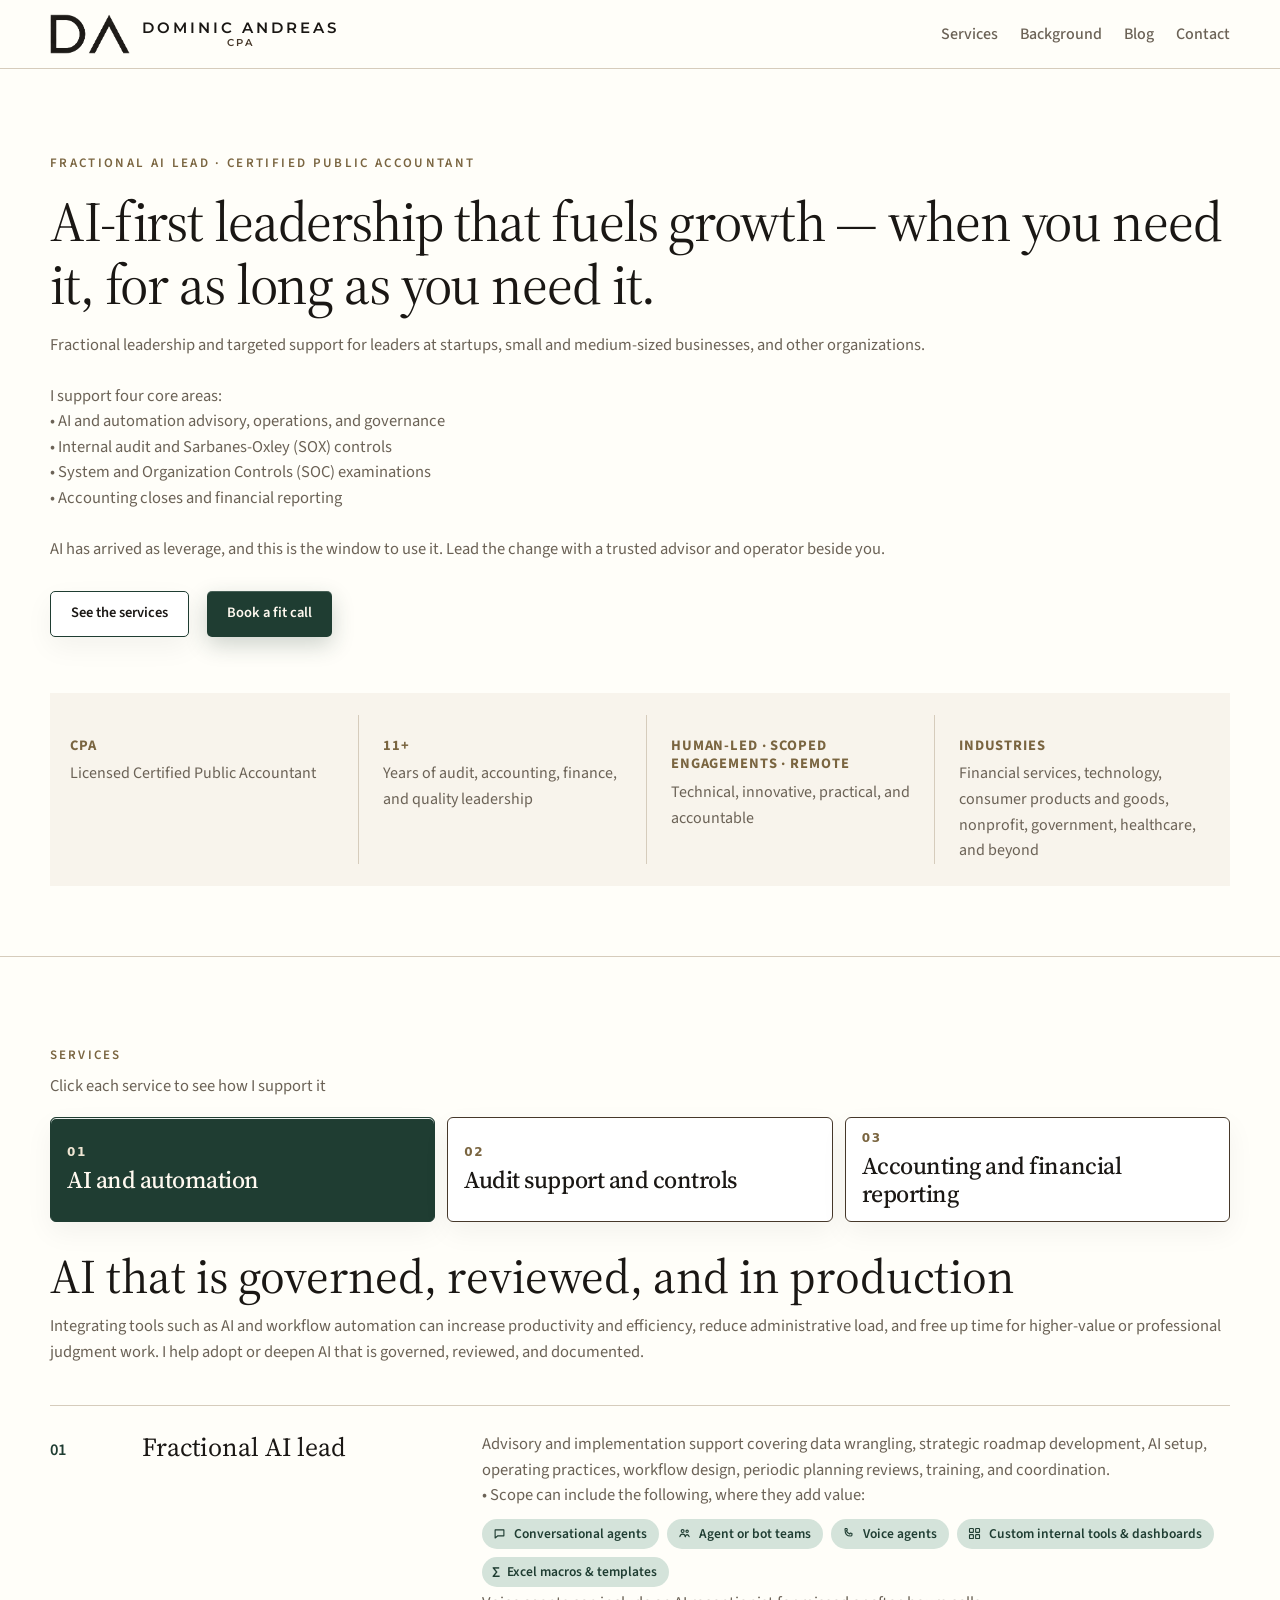
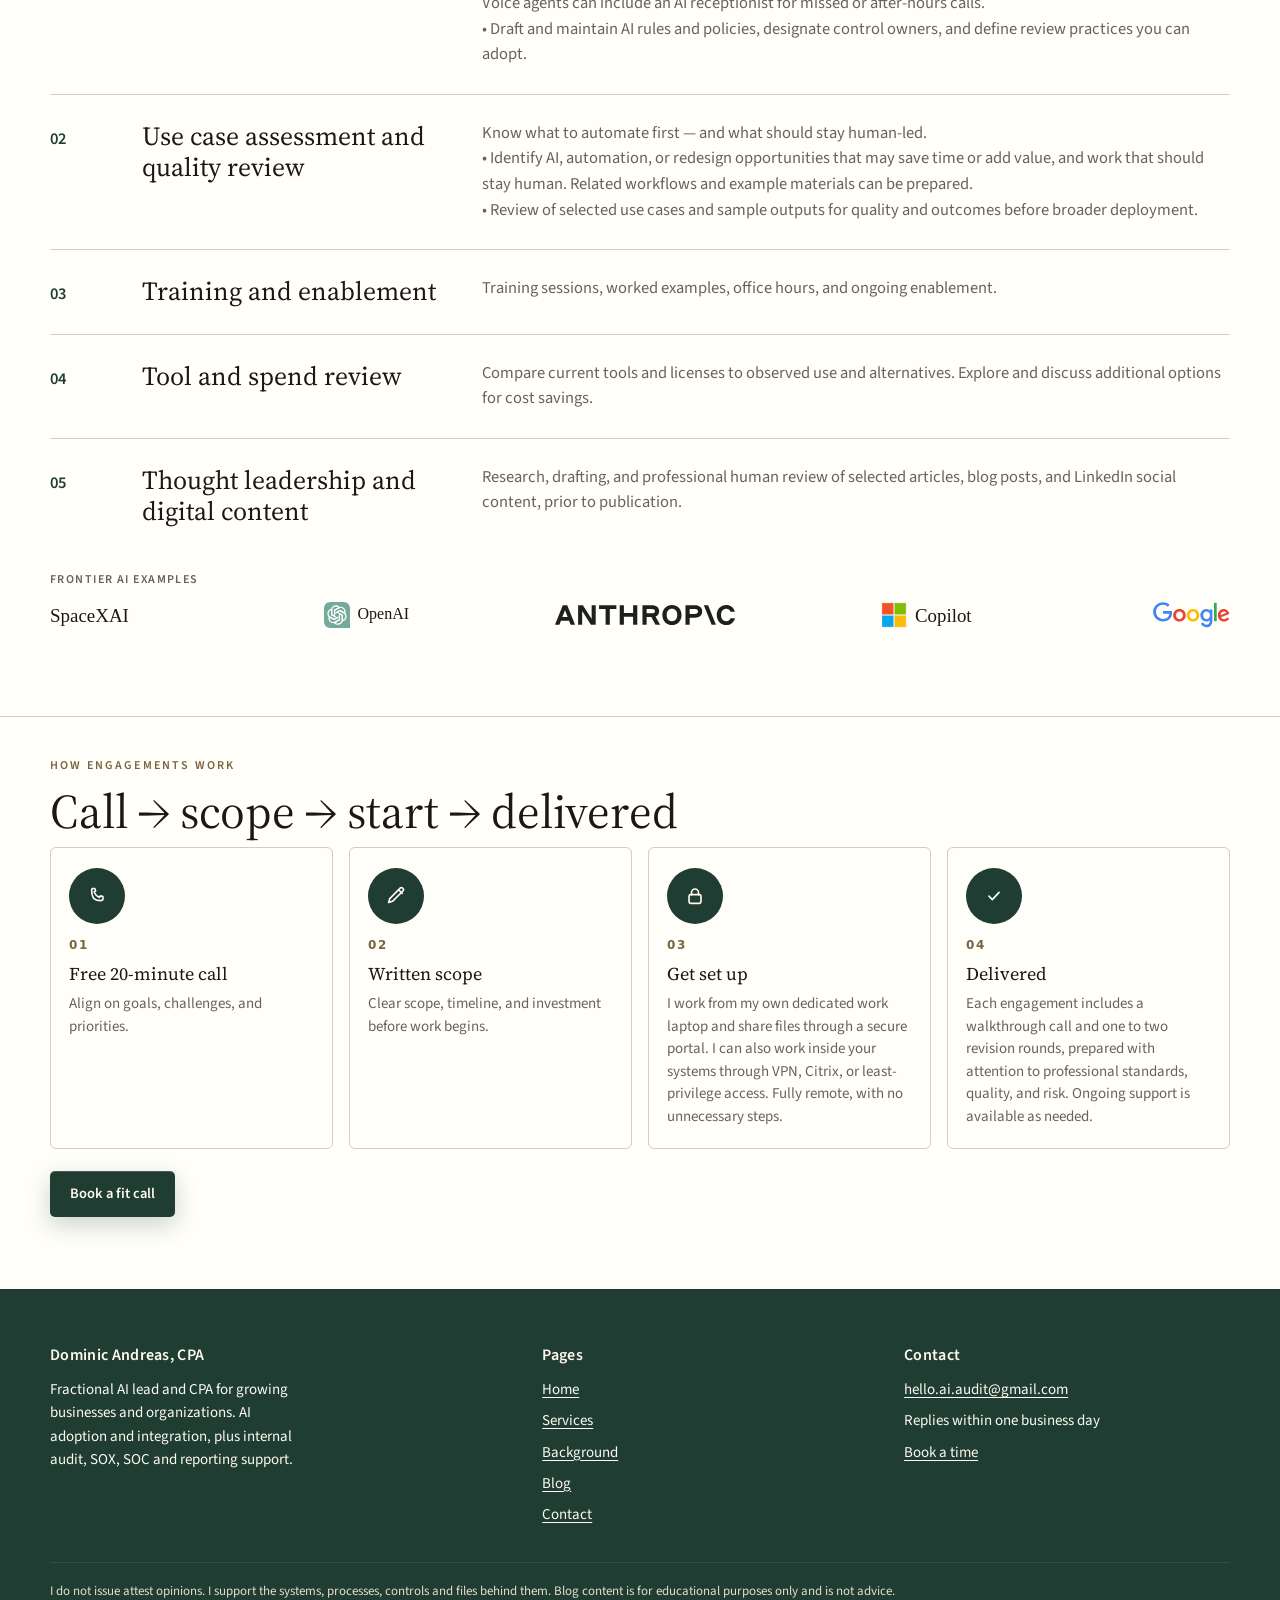
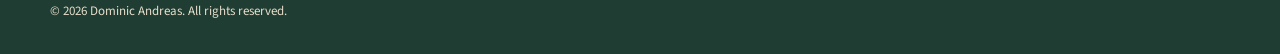
==== index.html @ 33a18b64 "Add files via upload" ====
<!DOCTYPE html>
<!-- Public home. Source: versions/option-2/index-evergreen-type-combined-AIbeefup-wide-focus.html -->
<html lang="en">
<head>
  <meta charset="UTF-8" />
  <meta name="viewport" content="width=device-width, initial-scale=1" />
  <title>Dominic Andreas, CPA — AI, Internal Audit, SOX, SOC, and Reporting</title>
  <meta name="description" content="Independent fractional AI operator support, internal audit, SOX, and SEC filings." />
  <meta name="theme-color" content="#1F3D32" />
  <link rel="icon" href="data:image/svg+xml,%3Csvg xmlns='http://www.w3.org/2000/svg' viewBox='0 0 32 32'%3E%3Ccircle cx='16' cy='16' r='6' fill='%231F3D32'/%3E%3C/svg%3E" />
  <link rel="preconnect" href="https://fonts.googleapis.com" />
  <link rel="preconnect" href="https://fonts.gstatic.com" crossorigin />
  <link href="https://fonts.googleapis.com/css2?family=Source+Sans+3:ital,wght@0,400;0,500;0,600;0,700;1,400&amp;family=Source+Serif+4:ital,opsz,wght@0,8..60,400;0,8..60,600;1,8..60,400&amp;display=swap" rel="stylesheet" />
  <link href="https://fonts.googleapis.com/css2?family=Montserrat:wght@600&amp;display=swap" rel="stylesheet" />
  <link rel="stylesheet" href="site.css" />
  <style id="page-css">
    :root {
      --forest: #1F3D32;
      --forest-2: #18332A;
      --leaf: #7A6540;
      --ink: #1A1714;
      --muted: #6B6256;
      --line: #D6CCBC;
      --paper: #FFFEF9;
      --panel: #FFFEF9;
      --gold: #1F3D32;
      --rule: #D6CCBC;
    }
    body, .small, .logo, button, input, select, textarea, label {
      font-family: "Source Sans 3", system-ui, sans-serif !important;
    }
    h1, h2, h3, h1.page-title {
      font-family: "Source Serif 4", Georgia, serif !important;
    }
    .meta-box h2 { font-family: "Source Sans 3", system-ui, sans-serif; }
    header { background: #FFFEF9; }
    ::selection { background: #1F3D32; color: #FFF9F0; }
    .dot { background: #1F3D32 !important; }
    .logo svg, .logo img.wordmark, .logo img.wordmark-da { display: block; height: 40px; width: auto; max-width: none; flex-shrink: 0; }
    .logo .lockup {
      display: flex;
      flex-direction: row;
      align-items: center;
      gap: 12px;
    }
    .logo .lockup-name {
      display: flex;
      flex-direction: column;
      align-items: center;
      gap: 3px;
    }
    .logo .lockup-word,
    .logo .logo-cred {
      font-family: "Montserrat", "Century Gothic", sans-serif !important;
      font-weight: 600;
      line-height: 1;
      white-space: nowrap;
    }
    .logo .lockup-word {
      font-size: 15px;
      letter-spacing: 0.2em;
      color: #1A1714;
    }
    .logo .logo-cred {
      font-size: 10px;
      letter-spacing: 0.22em;
      color: #46382A;
    }
    .btn { background: #1F3D32 !important; color: #FFF9F0 !important; border-radius: 5px; box-shadow: 0 1px 0 rgba(255,255,255,0.18) inset, 0 8px 22px rgba(31,61,50,0.22); transition: background .15s ease, color .15s ease, box-shadow .15s ease, transform .15s ease; }
    .btn:hover { background: #18332A !important; transform: translateY(-1px); box-shadow: 0 1px 0 rgba(255,255,255,0.18) inset, 0 8px 22px rgba(31,61,50,0.28); }
    .btn:focus-visible { outline: 2px solid #1F3D32; outline-offset: 2px; }
    a.shortcut[href*="contact"] {
      background: #1F3D32 !important;
      color: #FFF9F0 !important;
      border-color: #1F3D32;
      border-radius: 5px;
    }
    a.shortcut[href*="contact"]:hover { background: #18332A; color: #FFF9F0; }
    .close { max-width: none; }
    .hero-kicker { font-size: 13px; color: #7A6540; }
    .cell b { font-size: 14.5px; }
    .cell span { font-size: 16px; }
    .btn.btn-line {
      background: #FFFFFF !important;
      background-color: #FFFFFF !important;
      color: #1A1714 !important;
      border: 1px solid #1F3D32 !important;
      border-radius: 5px;
      box-shadow: 0 1px 0 rgba(255,255,255,0.9) inset, 0 10px 28px rgba(26,23,20,0.05);
    }
    .btn.btn-line:hover { background: #FFFFFF !important; background-color: #FFFFFF !important; color: #1A1714 !important; transform: translateY(-1px); box-shadow: 0 6px 18px rgba(26, 23, 20, 0.07); }
    .btn.btn-line:focus-visible { outline: 2px solid #1F3D32; outline-offset: 2px; }
    .cta-row { align-items: center; gap: 18px; }
    .cta-row .cta-text {
      display: inline-flex;
      align-items: center;
      min-height: 46px;
      padding: 0;
      background: none;
      border: 0;
      box-shadow: none;
      border-radius: 0;
      color: #1F3D32;
      font-family: "Source Sans 3", system-ui, sans-serif;
      font-size: 14.5px;
      font-weight: 600;
      text-decoration: underline;
      text-underline-offset: 3px;
    }
    .cta-row .cta-text:hover { color: #18332A; }
    .meta-box { border-left-color: #1F3D32; }
    .hero-top { display: block; }
    .hero-top h1 { max-width: none; }
    .hero-top .lead {
      grid-area: auto;
      max-width: none;
      margin-top: 16px;
      font-size: 16.5px;
      line-height: 1.55;
      color: #6B6256;
    }
    .hero-top .lead span[style] { font-size: inherit !important; }
    .hero-top .lead + .lead {
      margin-top: 16px;
      font-size: 16.5px;
      line-height: 1.55;
      color: #6B6256;
    }
    .hero-top .lead:empty,
    .hero-top .lead:has(> br:only-child) { display: none; }
    .offer-tabs { display: grid; grid-template-columns: repeat(3, 1fr); gap: 12px; margin: 0 0 28px; }
    .offer-tab {
      font-family: "Source Serif 4", Georgia, serif !important;
      font-size: 24px;
      font-weight: 500;
      letter-spacing: -0.02em;
      line-height: 1.15;
      text-align: left;
      color: #1A1714;
      background: #FFFFFF;
      border: 1px solid #46382A;
      border-radius: 6px;
      padding: 14px 16px;
      cursor: pointer;
      transition: border-color .15s ease, box-shadow .15s ease, background .15s ease, transform .15s ease;
      box-shadow: 0 1px 0 rgba(255,255,255,0.9) inset, 0 10px 28px rgba(26,23,20,0.05);
    }
    .offer-tab:hover {
      border-color: color-mix(in srgb, #46382A 55%, #D6CCBC);
      box-shadow:
        inset 0 0 0 1px color-mix(in srgb, #46382A 35%, transparent),
        0 6px 18px rgba(26, 23, 20, 0.07);
      transform: translateY(-1px);
    }
    .offer-tab:focus-visible {
      outline: 2px solid #46382A;
      outline-offset: 2px;
    }
    .offer-tab .tab-n {
      display: block;
      font-family: "IBM Plex Sans", system-ui, sans-serif;
      font-size: 12px;
      letter-spacing: 0.14em;
      font-weight: 600;
      margin-bottom: 6px;
      color: #7A6540;
    }
    .offer-tab[aria-selected="true"] { background: #1F3D32; color: #FFF9F0; border-color: #1F3D32; }
    .offer-tab[aria-selected="true"] .tab-n { color: #F0E6D4; }
    .offer-tab[aria-selected="true"]:hover {
      transform: none;
      box-shadow: none;
      border-color: inherit;
    }
    .offer-panel { display: none !important; }
    .wrap:has(#tab-automation[aria-selected="true"]) #panel-automation,
    .wrap:has(#tab-services[aria-selected="true"]) #panel-services,
    .wrap:has(#tab-filings[aria-selected="true"]) #panel-filings { display: block !important; }
    .offer-kicker { margin: 0 0 14px; }
    .offer-note {
      margin: -4px 0 18px;
      color: var(--muted);
      font-size: 16.5px;
      line-height: 1.45;
    }
    #engagements { border-top: 1px solid var(--rule); padding-bottom: 72px; }
    #panel-automation .item:last-child { border-bottom: 0; }
    #engagements .close { margin-top: 16px; }
    #engagements .small { margin: 0 0 10px; }
    #engagements h2 { margin: 0 0 8px; }
    #engagements .stack {
      display: grid;
      grid-template-columns: repeat(4, 1fr);
      gap: 16px;
      border-top: 0;
      margin-top: 0;
    }
    #engagements .item:first-child { padding-top: 20px; }
    #engagements .item {
      display: flex;
      flex-direction: column;
      align-items: flex-start;
      gap: 8px;
      background: transparent;
      border: 1px solid #D6CCBC;
      border-radius: 6px;
      padding: 20px 18px;
      row-gap: 8px;
      column-gap: 0;
      grid-template-columns: none;
      border-bottom: 1px solid #D6CCBC;
    }
    #engagements .item h3,
    #engagements .item p { grid-column: auto; margin: 0; }
    #engagements .item h3 { font-size: 18px; line-height: 1.25; color: #1A1714; }
    #engagements .item p { font-size: 15px; line-height: 1.5; color: #6B6256; }
    #engagements .item .n {
      display: block;
      width: auto;
      height: auto;
      border-radius: 0;
      background: none;
      color: #7A6540;
      font-family: "IBM Plex Sans", system-ui, sans-serif;
      font-size: 12px;
      letter-spacing: 0.14em;
      font-weight: 600;
      font-variant-numeric: tabular-nums;
      padding: 0;
    }

    #engagements .step-icon {
      width: 56px;
      height: 56px;
      border-radius: 50%;
      background: #1F3D32;
      color: #FFF9F0;
      display: flex;
      align-items: center;
      justify-content: center;
      margin: 0 0 4px;
      flex: none;
    }
    #engagements .step-icon svg {
      width: 22px;
      height: 22px;
      display: block;
    }
    #engagements .eng-cta { margin-top: 22px; }
    @media (max-width: 900px) {
      #engagements .stack { grid-template-columns: repeat(2, 1fr); }
    }
    @media (max-width: 560px) {
      #engagements .stack { grid-template-columns: 1fr; }
    }

    .ai-chips {
      display: flex;
      flex-wrap: wrap;
      gap: 8px;
      width: 100%;
      margin: 10px 0 4px;
    }
    #panel-automation .ai-chips + br { display: none; }
    .ai-chip {
      display: inline-flex;
      align-items: center;
      gap: 7px;
      background: #D4E3DA;
      color: #1F3D32;
      border-radius: 999px;
      padding: 7px 12px 7px 10px;
      font-family: "Source Sans 3", system-ui, sans-serif;
      font-size: 13.5px;
      font-weight: 600;
      line-height: 1.2;
      white-space: nowrap;
    }
    .ai-chip svg {
      width: 15px;
      height: 15px;
      flex: none;
    }
    .ai-chip-sigma {
      font-size: 15px;
      line-height: 1;
      font-weight: 600;
    }

    footer.site-foot {
      background: #1F3D32;
      color: #FFF9F0;
      border-top: 0;
      padding: 56px 0 32px;
      font-size: 15px;
    }
    footer.site-foot .wrap {
      font-size: 15px;
      color: #FFF9F0;
    }
    footer.site-foot .foot-grid {
      display: grid;
      grid-template-columns: 1.4fr 1fr 1fr;
      gap: 36px;
      align-items: start;
    }
    footer.site-foot h3 {
      font-family: "Source Sans 3", system-ui, sans-serif !important;
      font-size: 16px !important;
      font-weight: 600;
      letter-spacing: 0.02em;
      line-height: 1.3;
      color: #FFF9F0;
      margin: 0 0 12px;
    }
    footer.site-foot p,
    footer.site-foot li {
      font-family: "Source Sans 3", system-ui, sans-serif !important;
      font-size: 15px !important;
      line-height: 1.55;
      color: #FFF9F0;
      margin: 0;
    }
    footer.site-foot .foot-brand p { max-width: 36ch; }
    footer.site-foot ul { list-style: none; padding: 0; margin: 0; }
    footer.site-foot li + li { margin-top: 8px; }
    footer.site-foot a {
      color: #FFF9F0;
      text-decoration: underline;
      text-underline-offset: 3px;
    }
    footer.site-foot a:hover { color: #F0E6D4; }
    footer.site-foot .legal {
      border-top: 1px solid #2F4F43;
      margin-top: 36px;
      padding-top: 18px;
      font-family: "Source Sans 3", system-ui, sans-serif !important;
      font-size: 13px !important;
      line-height: 1.55;
      color: #E7DDCB;
    }
    @media (max-width: 800px) {
      footer.site-foot .foot-grid { grid-template-columns: 1fr; gap: 28px; }
    }
    .offer-panel .band-head { grid-template-columns: 1fr; }
    .offer-panel .band-head .intro { max-width: none; }
    .hero {
      background: #FFFEF9;
    }
    .hero .strip {
      background: #F8F4EC;
      color: #1A1714;
      border-top: 0;
      padding: 22px 8px 22px 20px;
    }
    .hero .strip .cell + .cell { border-left-color: #D6CCBC; }
    .hero .strip .cell b { color: #7A6540; }
    .hero .strip .cell span { color: #6B6256; }
    .ai-models { margin: 18px 0 0; }
    .ai-models-cap {
      font-size: 12px;
      letter-spacing: 0.12em;
      text-transform: uppercase;
      font-weight: 600;
      color: var(--muted);
      margin: 0 0 12px;
    }
    .ai-models-row {
      display: flex;
      flex-wrap: nowrap;
      width: 100%;
      justify-content: space-between;
      align-items: center;
      gap: 12px;
    }
    .ai-models-lockup {
      display: inline-flex;
      align-items: center;
      gap: 8px;
      font-family: Georgia, serif;
      font-size: 16px;
      color: var(--ink);
      white-space: nowrap;
    }
    .ai-models-row img { height: 26px; width: auto; max-width: 180px; display: block; }
    @media (max-width: 800px) {
      .offer-tabs { grid-template-columns: 1fr; }
      .ai-models-row { flex-wrap: wrap; justify-content: flex-start; row-gap: 16px; }
    }

    a.page-edit {
      position: fixed;
      z-index: 40;
      right: 18px;
      bottom: 18px;
      background: #1F3D32;
      color: #FFF9F0;
      font-family: "Source Sans 3", system-ui, sans-serif;
      font-size: 14px;
      font-weight: 600;
      text-decoration: none;
      padding: 10px 16px;
      border-radius: 5px;
    }
    a.page-edit:hover { background: #18332A; }
  </style>
</head>
<body>
<header>
    <div class="wrap nav">
      <a class="logo" href="index.html" aria-label="Dominic Andreas, CPA"><span class="lockup"><img class="wordmark-da" src="da-monogram.png" alt="" height="40"><span class="lockup-name"><span class="lockup-word">DOMINIC ANDREAS</span><span class="logo-cred">CPA</span></span></span></a>
      <nav class="nav-right" aria-label="Primary">
        <a href="index.html#services">Services</a>
        <a href="background.html">Background</a>
        <a href="blog/index.html">Blog</a>
        <a href="contact.html">Contact</a>
      </nav>
    </div>
  </header>

  <main id="top">
    <section class="hero" aria-labelledby="hero-title">
      <div class="wrap">
        <p class="small hero-kicker">FRACTIONAL AI LEAD · certified public accountant</p>
        <h1 id="hero-title">AI-first leadership that fuels growth — when you need it, for as long as you need it.</h1>
        <div class="hero-top">
          <p class="lead">Fractional leadership and targeted support for leaders at startups, small and medium-sized businesses, and other organizations.<br><br>I support four core areas:<br>• AI and automation advisory, operations, and governance<br>• Internal audit and Sarbanes-Oxley (SOX) controls<br>• System and Organization Controls (SOC) examinations<br>• Accounting closes and financial reporting<br><br>AI has arrived as leverage, and this is the window to use it. Lead the change with a trusted advisor and operator beside you.</p></div>
        <div class="cta-row">
          <a class="btn btn-line" href="#services">See the services</a>
          <a class="btn" href="contact.html">Book a fit call</a>
        </div>
        <div class="strip" role="list">
          <div class="cell" role="listitem"><b>CPA</b><span>Licensed Certified Public Accountant</span></div>
          <div class="cell" role="listitem"><b>11+</b><span>Years of audit, accounting, finance, and quality leadership</span></div>
          <div class="cell" role="listitem"><b>Human-led · scoped engagements · remote</b><span>Technical, innovative, practical, and accountable<br></span></div>
          <div class="cell" role="listitem"><b>INDUSTRIES</b><span>Financial services, technology, consumer products and goods, nonprofit, government, healthcare, and beyond</span></div>
        </div>
      </div>
    </section>

    <section class="band" id="services" aria-labelledby="services-title">
      <div class="wrap">
        <p class="small offer-kicker"><span style="font-size: 13px;">services</span></p>
        <p class="offer-note">Click each service to see how I support it</p>
        <div class="offer-tabs" role="tablist" aria-label="Services">
          <button type="button" class="offer-tab" role="tab" id="tab-automation" aria-selected="true" aria-controls="panel-automation"><span class="tab-n">01</span>AI and automation</button>
          <button type="button" class="offer-tab" role="tab" id="tab-services" aria-selected="false" aria-controls="panel-services"><span class="tab-n">02</span>Audit support and controls</button>
          <button type="button" class="offer-tab" role="tab" id="tab-filings" aria-selected="false" aria-controls="panel-filings"><span class="tab-n">03</span>Accounting and financial reporting</button>
        </div>
        <div class="offer-panel" id="panel-services" role="tabpanel" aria-labelledby="tab-services" hidden="">
        <div class="band-head">
          <div>
            <h2 id="services-title">Internal audit, SOX, and SOC capacity that closes findings</h2>
            <p class="intro">Planning, testing, reporting, and follow-up so findings close and the file holds up. Through the audit cycle, we also coordinate with external auditors — PBC request tracking, workpapers, evidence assembly, and clear communication.</p>
          </div>
        </div>
        <div class="stack">
          <article class="item">
            <div class="n">01</div>
            <h3>Internal audits and compliance</h3>
            <p>Risk-based financial, operational, information technology (IT), and compliance audits. Planning through reporting, with findings that are specific, evidence-based, and usable.</p>
          </article>
          <article class="item">
            <div class="n">02</div>
            <h3>Co-sourced SOX testing and remediation</h3>
            <p>Risk-based SOX / ICFR testing capacity inside your methodology — plus remediation that sticks. ITGC and IT audit support when systems sit in scope.</p>
          </article>
          <article class="item">
            <div class="n">03</div>
            <h3>SOC 1 and SOC 2&nbsp;&nbsp;</h3>
            <p>SOC support and readiness: internal control identification and documentation, walkthroughs, evidence gathering and testing, gap analysis, and reporting.</p>
          </article>
          <article class="item">
            <div class="n">04</div>
            <h3>Standing up the function</h3>
            <p>When standing up or building internal audit: risk universe, annual plan, workpaper standards, and reporting management can use.</p>
          </article>
        </div>
        <p class="close">Once the process is sound, repeatable steps can be automated, with governance and quality gates.</p>
        </div>
        <div class="offer-panel" id="panel-automation" role="tabpanel" aria-labelledby="tab-automation">
        <div class="band-head">
          <div>
            <h2 id="automation-title">AI that is governed, reviewed, and in production</h2>
            <p class="intro">Integrating tools such as AI and workflow automation can increase productivity and efficiency, reduce administrative load, and free up time for higher-value or professional judgment work. I help adopt or deepen AI that is governed, reviewed, and documented.&nbsp;</p>
          </div>
        </div>

<div class="stack"><article class="item"><div class="n">01</div><h3>Fractional AI lead</h3><p>Advisory and implementation support covering data wrangling, strategic roadmap development, AI setup, operating practices, workflow design, periodic planning reviews, training, and coordination.<br>• Scope can include the following, where they add value:<br><span class="ai-chips" contenteditable="false"><span class="ai-chip"><svg viewBox="0 0 24 24" fill="none" stroke="currentColor" stroke-width="1.8" stroke-linecap="round" stroke-linejoin="round" aria-hidden="true"><path d="M5 6.2h14v9.5H9.4L5 19.2V6.2z"></path></svg>Conversational agents</span><span class="ai-chip"><svg viewBox="0 0 24 24" fill="none" stroke="currentColor" stroke-width="1.8" stroke-linecap="round" stroke-linejoin="round" aria-hidden="true"><circle cx="9" cy="8" r="2.3"></circle><path d="M4.6 17c.5-2.6 2.3-4 4.4-4s3.9 1.4 4.4 4"></path><circle cx="16.2" cy="8.4" r="1.9"></circle><path d="M13.2 17c.3-1.7 1.5-3 3-3.2 1.6.2 2.8 1.4 3.2 3.2"></path></svg>Agent or bot teams</span><span class="ai-chip"><svg viewBox="0 0 24 24" fill="none" stroke="currentColor" stroke-width="1.8" stroke-linecap="round" stroke-linejoin="round" aria-hidden="true"><path d="M7 4h2.4l.8 2.6-1.6.9a10 10 0 0 0 5.4 5.4l.9-1.6 2.6.8v2.4c0 .7-.6 1.4-1.4 1.4C9.2 16.1 6.4 13.3 6.4 5.4 6.4 4.6 7 4 7.8 4Z"></path></svg>Voice agents</span><span class="ai-chip"><svg viewBox="0 0 24 24" fill="none" stroke="currentColor" stroke-width="1.8" stroke-linecap="round" stroke-linejoin="round" aria-hidden="true"><rect x="4" y="4" width="6.2" height="6.2" rx="1"></rect><rect x="13.8" y="4" width="6.2" height="6.2" rx="1"></rect><rect x="4" y="13.8" width="6.2" height="6.2" rx="1"></rect><rect x="13.8" y="13.8" width="6.2" height="6.2" rx="1"></rect></svg>Custom internal tools &amp; dashboards</span><span class="ai-chip"><span class="ai-chip-sigma" aria-hidden="true">Σ</span>Excel macros &amp; templates</span></span><br>Voice agents can include an AI receptionist for missed or after-hours calls.<br>• Draft and maintain AI rules and policies, designate control owners, and define review practices you can adopt.</p></article>
          <article class="item">
            <div class="n">02</div>
            <h3>Use case assessment and quality review</h3>
            <p>Know what to automate first — and what should stay human-led.<br>• Identify AI, automation, or redesign opportunities that may save time or add value, and work that should stay human. Related workflows and example materials can be prepared.<br>• Review of selected use cases and sample outputs for quality and outcomes before broader deployment.</p>
          </article>
          <article class="item">
            <div class="n">03</div>
            <h3>Training and enablement</h3>
            <p>Training sessions, worked examples, office hours, and ongoing enablement.</p>
          </article>
          <article class="item">
            <div class="n">04</div>
            <h3>Tool and spend review</h3>
            <p>Compare current tools and licenses to observed use and alternatives. Explore and discuss additional options for cost savings.<br></p>
          </article>
        <article class="item">
            <div class="n">05</div>
            <h3>Thought leadership and digital content</h3>
            <p>Research, drafting, and professional human review of selected articles, blog posts, and LinkedIn social content, prior to publication.</p>
          </article></div>
        <div class="ai-models">
          <p class="ai-models-cap">Frontier AI examples</p>
          <div class="ai-models-row">
            <img alt="SpaceXAI" src="[data-uri]">
    <span class="ai-models-lockup"><img alt="" src="[data-uri]"><span>OpenAI</span></span>
    <img alt="Anthropic" src="[data-uri]">
    <span class="ai-models-lockup"><img alt="Microsoft" src="[data-uri]"><img alt="Copilot" src="[data-uri]"></span>
    <img alt="Google" src="[data-uri]">
          </div>
        </div>
        </div>
        <div class="offer-panel" id="panel-filings" role="tabpanel" aria-labelledby="tab-filings" hidden="">
        <div class="band-head">
          <div>
            <h2 id="filings-title">Accounting close, reporting, SEC filings, and more for lean teams</h2>
            <p class="intro">Accounting and period-end closes, financial reporting, and SEC filings — for when the work has to hold up. Through the audit cycle, we also coordinate with external auditors — PBC request tracking, workpapers, evidence assembly, and clear communication.</p>
          </div>
        </div>
        <div class="stack">
          <article class="item">
            <div class="n">01</div>
            <h3>Close, reporting package, and disclosures</h3>
            <p>A package that management can rely on — tied to the file.<br>• Period-end close, rollforwards, flux analysis, accounting support, and a reporting package, including footnotes, tables, and disclosure checklists.</p>
          </article>
          <article class="item">
            <div class="n">02</div>
            <h3>Reporting process and pre-issue review</h3>
            <p>Close calendar, controls with dated signoffs, workpaper standards, and a repeatable path from trial balance to filed document. Review of the reporting file before it goes out, with follow-up if needed.</p>
          </article>
          <article class="item">
            <div class="n">03</div>
            <h3>SEC filings</h3>
            <p>Support with 10-K, 10-Q, 8-K, MD&amp;A, disclosure checklists, calendars, drafts, and a supporting file that is ready for the next reviewer.</p>
          </article>
          <article class="item">
            <div class="n">04</div>
            <h3>Technical accounting support</h3>
            <p>Clear memo-ready analysis on complex or first-time topics.<br>• Research and documentation for complex GAAP or disclosure questions, and support when the company is new to SEC reporting.</p>
          </article>
        </div>
        <p class="close">Once the process is sound, repeatable steps can be automated, with governance and quality gates.</p>
        </div>
      </div>
    </section>
    

    <section class="band" id="engagements" aria-labelledby="engagements-title">
      <div class="wrap">
        <p class="small">How engagements work</p>
        <h2 id="engagements-title">Call → scope → start → delivered</h2>
        <div class="stack">
          <article class="item">
            <div class="step-icon" aria-hidden="true"><svg viewBox="0 0 24 24" fill="none" stroke="currentColor" stroke-width="1.8" stroke-linecap="round" stroke-linejoin="round"><path d="M7 3.8h2.6l.9 2.8-1.7 1a11 11 0 0 0 5.9 5.9l1-1.7 2.8.9v2.6c0 .8-.7 1.5-1.5 1.5C9.4 17.8 6.2 14.6 6.2 5.3 6.2 4.5 6.9 3.8 7.7 3.8Z"></path></svg></div><div class="n">01</div>
            <h3>Free 20-minute call</h3>
            <p>Align on goals, challenges, and priorities.</p>
          </article>
          <article class="item">
            <div class="step-icon" aria-hidden="true"><svg viewBox="0 0 24 24" fill="none" stroke="currentColor" stroke-width="1.8" stroke-linecap="round" stroke-linejoin="round"><path d="M16.5 3.5a2.1 2.1 0 0 1 3 3L8.2 17.8 4 19l1.2-4.2L16.5 3.5z"></path><path d="M14.8 5.2 18.8 9.2"></path></svg></div><div class="n">02</div>
            <h3>Written scope</h3>
            <p>Clear scope, timeline, and investment before work begins.</p>
          </article>
          <article class="item">
            <div class="step-icon" aria-hidden="true"><svg viewBox="0 0 24 24" fill="none" stroke="currentColor" stroke-width="1.8" stroke-linecap="round" stroke-linejoin="round"><rect x="5.5" y="10.5" width="13" height="9.5" rx="1.8"></rect><path d="M8.2 10.5V8.2a3.8 3.8 0 0 1 7.6 0v2.3"></path></svg></div><div class="n">03</div>
            <h3>Get set up</h3>
            <p>I work from my own dedicated work laptop and share files through a secure portal. I can also work inside your systems through VPN, Citrix, or least-privilege access. Fully remote, with no unnecessary steps.</p>
          </article>
          <article class="item">
            <div class="step-icon" aria-hidden="true"><svg viewBox="0 0 24 24" fill="none" stroke="currentColor" stroke-width="1.8" stroke-linecap="round" stroke-linejoin="round"><path d="M6.5 12.2 10.2 16l7.3-8"></path></svg></div><div class="n">04</div>
            <h3>Delivered</h3>
            <p>Each engagement includes a walkthrough call and one to two revision rounds, prepared with attention to professional standards, quality, and risk. Ongoing support is available as needed.</p>
          </article>
        </div>
        <div class="cta-row eng-cta">
          <a class="btn" href="contact.html">Book a fit call</a>
        </div>
        
      </div>
    </section>

  </main>

  <footer class="site-foot">
    <div class="wrap">
      <div class="foot-grid">
        <div class="foot-brand">
          <h3>Dominic Andreas, CPA</h3>
          <p>Fractional AI lead and CPA for growing businesses and organizations. AI adoption and integration, plus internal audit, SOX, SOC and reporting support.</p>
        </div>
        <div class="foot-pages">
          <h3>Pages</h3>
          <ul>
            <li><a href="#top">Home</a></li>
            <li><a href="#services">Services</a></li>
            <li><a href="background.html">Background</a></li>
            <li><a href="blog/index.html">Blog</a></li>
            <li><a href="contact.html">Contact</a></li>
          </ul>
        </div>
        <div class="foot-contact">
          <h3>Contact</h3>
          <ul>
            <li><a href="mailto:hello.ai.audit@gmail.com">hello.ai.audit@gmail.com</a></li>
            <li>Replies within one business day</li>
            <li><a href="contact.html">Book a time</a></li>
          </ul>
        </div>
      </div>
      <div class="legal">I do not issue attest opinions. I support the systems, processes, controls and files behind them. Blog content is for educational purposes only and is not advice.<br>© 2026 Dominic Andreas. All rights reserved.</div>
    </div>
  </footer>
    <script>(function(){document.addEventListener("click",function(e){var tab=e.target.closest&&e.target.closest(".offer-tab");if(!tab)return;e.preventDefault();var id=tab.getAttribute("aria-controls");document.querySelectorAll(".offer-tab").forEach(function(t){t.setAttribute("aria-selected",t.getAttribute("aria-controls")===id?"true":"false");});document.querySelectorAll(".offer-panel").forEach(function(p){p.removeAttribute("style");if(p.id===id)p.removeAttribute("hidden");else p.setAttribute("hidden","");});},true);})();</script>
</body>
</html>
---- site.css ----
:root {
  --forest: #1F3D32;
  --forest-2: #18332A;
  --leaf: #7A6540;
  --ink: #1A1714;
  --muted: #6B6256;
  --line: #D6CCBC;
  --paper: #FFFEF9;
  --panel: #FFFEF9;
  --gold: #1F3D32;
  --rule: #D6CCBC;
}

* { box-sizing: border-box; margin: 0; padding: 0; }
html { scroll-behavior: smooth; }
body {
  font-family: "IBM Plex Sans", system-ui, sans-serif;
  background: var(--paper);
  color: var(--ink);
  font-size: 16.5px;
  line-height: 1.55;
}
img, svg { display: block; }
a { color: inherit; text-decoration: none; }
button, input, select, textarea { font: inherit; }
h1, h2, h3 { font-family: "Instrument Serif", Georgia, serif; font-weight: 400; }
h1 { font-size: clamp(40px, 5vw, 56px); line-height: 1.12; letter-spacing: -0.02em; max-width: 100%; }
h2 { font-size: clamp(32px, 4vw, 48px); line-height: 1.12; }
h3 { font-size: 26px; line-height: 1.2; }
::selection { background: var(--forest); color: #FFF9F0; }

.wrap { width: min(1180px, calc(100% - 40px)); margin: 0 auto; }
h1, h2, h3, p, li, .cell span { overflow-wrap: break-word; }
.hero-top > *,
.band-head > *,
.item > *,
.two > *,
.contact-grid > *,
.strip > *,
.creds li > * { min-width: 0; }
.small {
  font-family: "IBM Plex Sans", system-ui, sans-serif;
  font-size: 12px;
  letter-spacing: 0.18em;
  text-transform: uppercase;
  font-weight: 600;
  color: var(--leaf);
}
.btn {
  display: inline-flex;
  align-items: center;
  justify-content: center;
  background: var(--forest);
  color: #FFF9F0;
  border: 0;
  min-height: 46px;
  padding: 0 20px;
  font-weight: 600;
  font-size: 14.5px;
  cursor: pointer;
  border-radius: 5px;
  box-shadow: 0 1px 0 rgba(255,255,255,0.18) inset, 0 8px 22px rgba(24,51,42,0.22);
}
.btn:hover { background: var(--forest-2); }
.btn-line {
  background: #FFFFFF;
  color: var(--forest);
  border: 1px solid var(--forest);
}
.btn-line:hover { background: var(--forest); color: #FFF9F0; }

.skip {
  position: absolute;
  left: 12px;
  top: -40px;
  z-index: 40;
  background: var(--forest);
  color: #FFF9F0;
  padding: 8px 12px;
  font-size: 14px;
}
.skip:focus { top: 12px; }
a:focus-visible,
button:focus-visible,
input:focus-visible,
select:focus-visible,
textarea:focus-visible {
  outline: 2px solid var(--forest);
  outline-offset: 3px;
}

header {
  position: sticky;
  top: 0;
  z-index: 30;
  background: #FFFEF9;
  backdrop-filter: blur(16px);
  border-bottom: 1px solid var(--rule);
}
.nav {
  display: flex;
  align-items: center;
  justify-content: space-between;
  gap: 20px;
  min-height: 68px;
}
.logo { display: flex; align-items: center; gap: 10px; font-weight: 700; }
.logo svg { display: block; height: 40px; width: auto; }
.dot {
  width: 10px;
  height: 10px;
  background: var(--forest);
  border-radius: 50%;
  flex: 0 0 auto;
}
.nav-right {
  display: flex;
  align-items: center;
  flex-wrap: wrap;
  justify-content: flex-end;
  gap: 22px;
  font-size: 16px;
  font-weight: 500;
  color: var(--muted);
}
.nav-right a { transition: color .15s ease; }
.nav-right a:hover,
.nav-right a[aria-current="page"] { color: var(--ink); }

.hero { padding: 84px 0 70px; border-bottom: 1px solid var(--rule); }
.hero-kicker { margin-bottom: 18px; }
.hero-top {
  display: grid;
  grid-template-columns: 1.4fr 0.8fr;
  grid-template-areas:
    "title box"
    "lead box";
  column-gap: 40px;
  row-gap: 24px;
  align-items: center;
}
.hero-top h1 { grid-area: title; }
.hero-top .lead { grid-area: lead; margin-top: 0; }
.hero-top .meta-box { grid-area: box; }
.lead {
  margin-top: 24px;
  max-width: 68ch;
  font-size: 19px;
  color: #3A352E;
}
.meta-box {
  border-left: 3px solid var(--forest);
  padding: 8px 0 8px 20px;
  color: var(--muted);
}
.meta-box h2 {
  font-family: "IBM Plex Sans", system-ui, sans-serif;
  font-size: 15px;
  font-weight: 600;
  letter-spacing: 0;
  line-height: 1.3;
  margin-bottom: 6px;
  color: var(--ink);
}
.meta-box p + p { margin-top: 10px; }
.cta-row {
  margin-top: 28px;
  display: flex;
  gap: 10px;
  flex-wrap: wrap;
}
.strip {
  display: grid;
  grid-template-columns: repeat(4, 1fr);
  margin-top: 56px;
  border-top: 1px solid var(--rule);
}
.cell { padding: 22px 24px 0 0; min-width: 0; }
.cell + .cell { padding-left: 24px; border-left: 1px solid var(--rule); }
.cell b {
  display: block;
  font-size: 13px;
  letter-spacing: 0.06em;
  text-transform: uppercase;
  margin-bottom: 6px;
  line-height: 1.3;
}
.cell span { color: var(--muted); font-size: 14.5px; }

.band { padding: 88px 0; }
.band + .band { padding-top: 40px; }
#services, #automation, #about { scroll-margin-top: 84px; }
.band-head {
  display: grid;
  grid-template-columns: minmax(150px, 220px) 1fr;
  gap: 24px;
  margin-bottom: 40px;
  align-items: start;
}
.band-head h2 { margin: 0; }
.band-head .intro {
  max-width: 70ch;
  color: var(--muted);
  margin-top: 10px;
}
.stack { display: flex; flex-direction: column; border-top: 1px solid var(--rule); }
.item {
  display: grid;
  grid-template-columns: 72px minmax(220px, 320px) 1fr;
  gap: 20px;
  padding: 26px 0;
  border-bottom: 1px solid var(--rule);
}
.item .n {
  font-variant-numeric: tabular-nums;
  color: var(--gold);
  font-weight: 600;
  padding-top: 6px;
}
.item p { color: var(--muted); }
.item p + p { margin-top: 0.85em; }
.close {
  margin-top: 22px;
  color: var(--muted);
  max-width: 75ch;
}

.two {
  display: grid;
  grid-template-columns: 1fr 1fr;
  gap: 64px;
  align-items: start;
}
.about-copy h2,
h1.page-title {
  font-size: clamp(32px, 4vw, 48px);
  line-height: 1.12;
  letter-spacing: -0.02em;
  margin: 12px 0 18px;
}
.about-copy .bio p,
.about-copy .bio div { color: var(--muted); }
.about-copy .bio p.small { color: var(--leaf); }
.about-copy .bio p + p { margin-top: 16px; }
.creds { margin-top: 8px; }
.creds li {
  list-style: none;
  padding: 14px 0;
  border-bottom: 1px solid var(--rule);
  display: grid;
  grid-template-columns: 160px 1fr;
  gap: 12px;
}
.creds li span:first-child {
  color: var(--muted);
  font-size: 13px;
  text-transform: uppercase;
  letter-spacing: 0.08em;
  font-weight: 600;
  padding-top: 3px;
}

.shortcuts {
  padding: 36px 0 72px;
  border-top: 1px solid var(--rule);
}
.shortcuts .small { display: block; margin-bottom: 14px; }
.shortcut-row {
  display: flex;
  flex-wrap: wrap;
  gap: 12px;
}
.shortcut {
  display: inline-flex;
  align-items: center;
  gap: 12px;
  min-height: 46px;
  padding: 0 18px;
  border: 1px solid var(--forest);
  border-radius: 5px;
  font-weight: 600;
  font-size: 14.5px;
  background: var(--panel);
}
.shortcut:hover { background: var(--forest); color: #FFF9F0; }

.contact-grid {
  display: grid;
  grid-template-columns: 0.8fr 1.2fr;
  gap: 40px;
  align-items: start;
}
.contact-copy h1 {
  font-size: clamp(32px, 4vw, 48px);
  line-height: 1.12;
  letter-spacing: -0.02em;
  margin: 12px 0 16px;
}
.contact-copy .intro { color: var(--muted); max-width: 36ch; }
.panel {
  background: var(--panel);
  border: 1px solid var(--rule);
  padding: 28px;
}
label {
  display: block;
  font-size: 12px;
  font-weight: 600;
  letter-spacing: 0.08em;
  text-transform: uppercase;
  margin: 0 0 6px;
}
input, select, textarea {
  width: 100%;
  border: 1px solid var(--rule);
  background: #fff;
  padding: 11px 12px;
  margin-bottom: 14px;
  color: var(--ink);
}
textarea { min-height: 110px; resize: vertical; }
.form-row {
  display: grid;
  grid-template-columns: 1fr 1fr;
  gap: 12px;
}
.form-actions {
  display: flex;
  flex-wrap: wrap;
  align-items: center;
  gap: 14px;
}
.form-status {
  font-size: 14px;
  color: var(--leaf);
  min-height: 1.2em;
}
.form-status[data-state="error"] { color: #8a2f21; }

footer {
  border-top: 1px solid var(--rule);
  padding: 28px 0 40px;
  font-size: 13.5px;
  color: var(--muted);
}

@media (max-width: 880px) {
  .hero-top,
  .band-head,
  .item,
  .two,
  .contact-grid,
  .strip,
  .creds li { grid-template-columns: 1fr; }
  .hero-top {
    grid-template-areas:
      "title"
      "box"
      "lead";
  }
  .cell + .cell {
    border-left: 0;
    padding-left: 0;
    padding-top: 18px;
    border-top: 1px solid var(--rule);
  }
  .nav { padding: 14px 0; flex-wrap: wrap; }
  .item .n { padding-top: 0; }
  .hero { padding: 48px 0 40px; }
  .band { padding: 56px 0; }
  .band + .band { padding-top: 28px; }
  .two, .contact-grid { gap: 32px; }
}

@media (max-width: 640px) {
  .form-row { grid-template-columns: 1fr; }
  .nav-right { gap: 12px 16px; font-size: 15px; }
  h1 { font-size: clamp(36px, 11vw, 48px); }
}

@media (prefers-reduced-motion: reduce) {
  html { scroll-behavior: auto; }
}
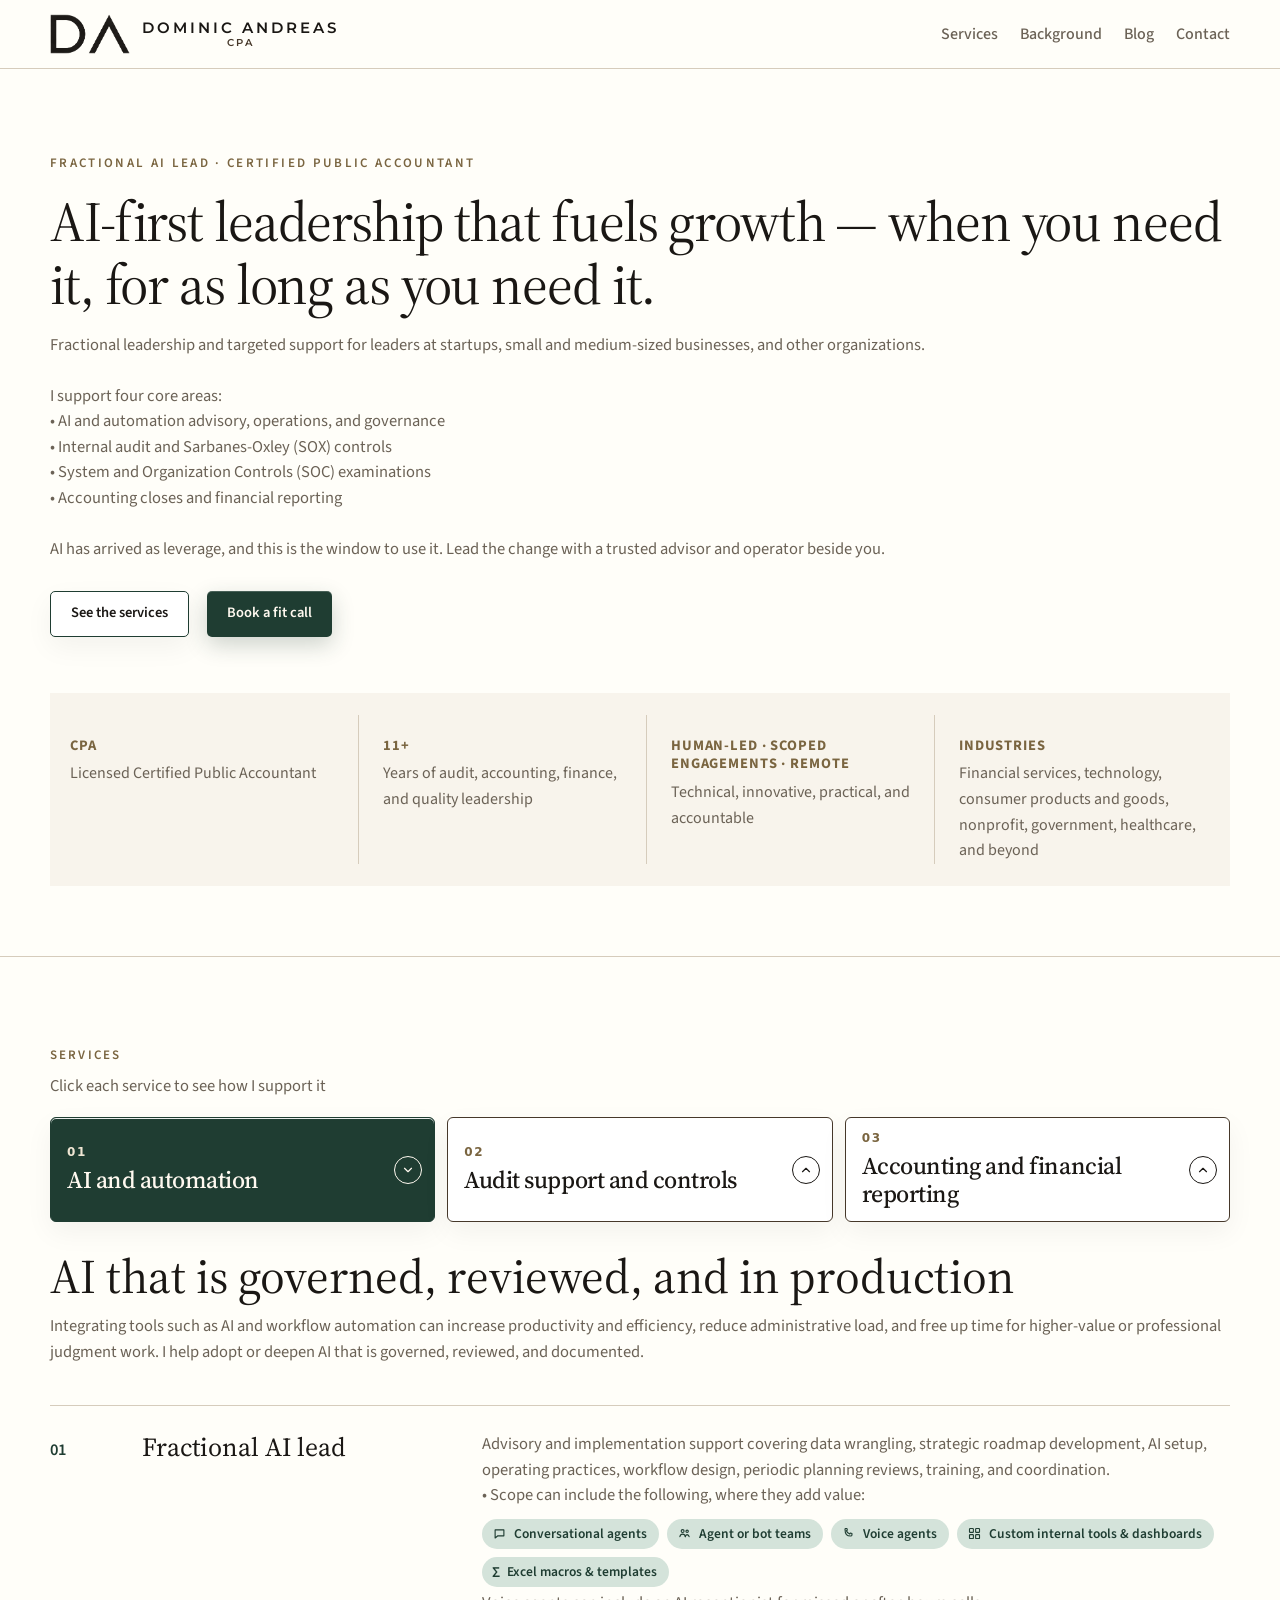
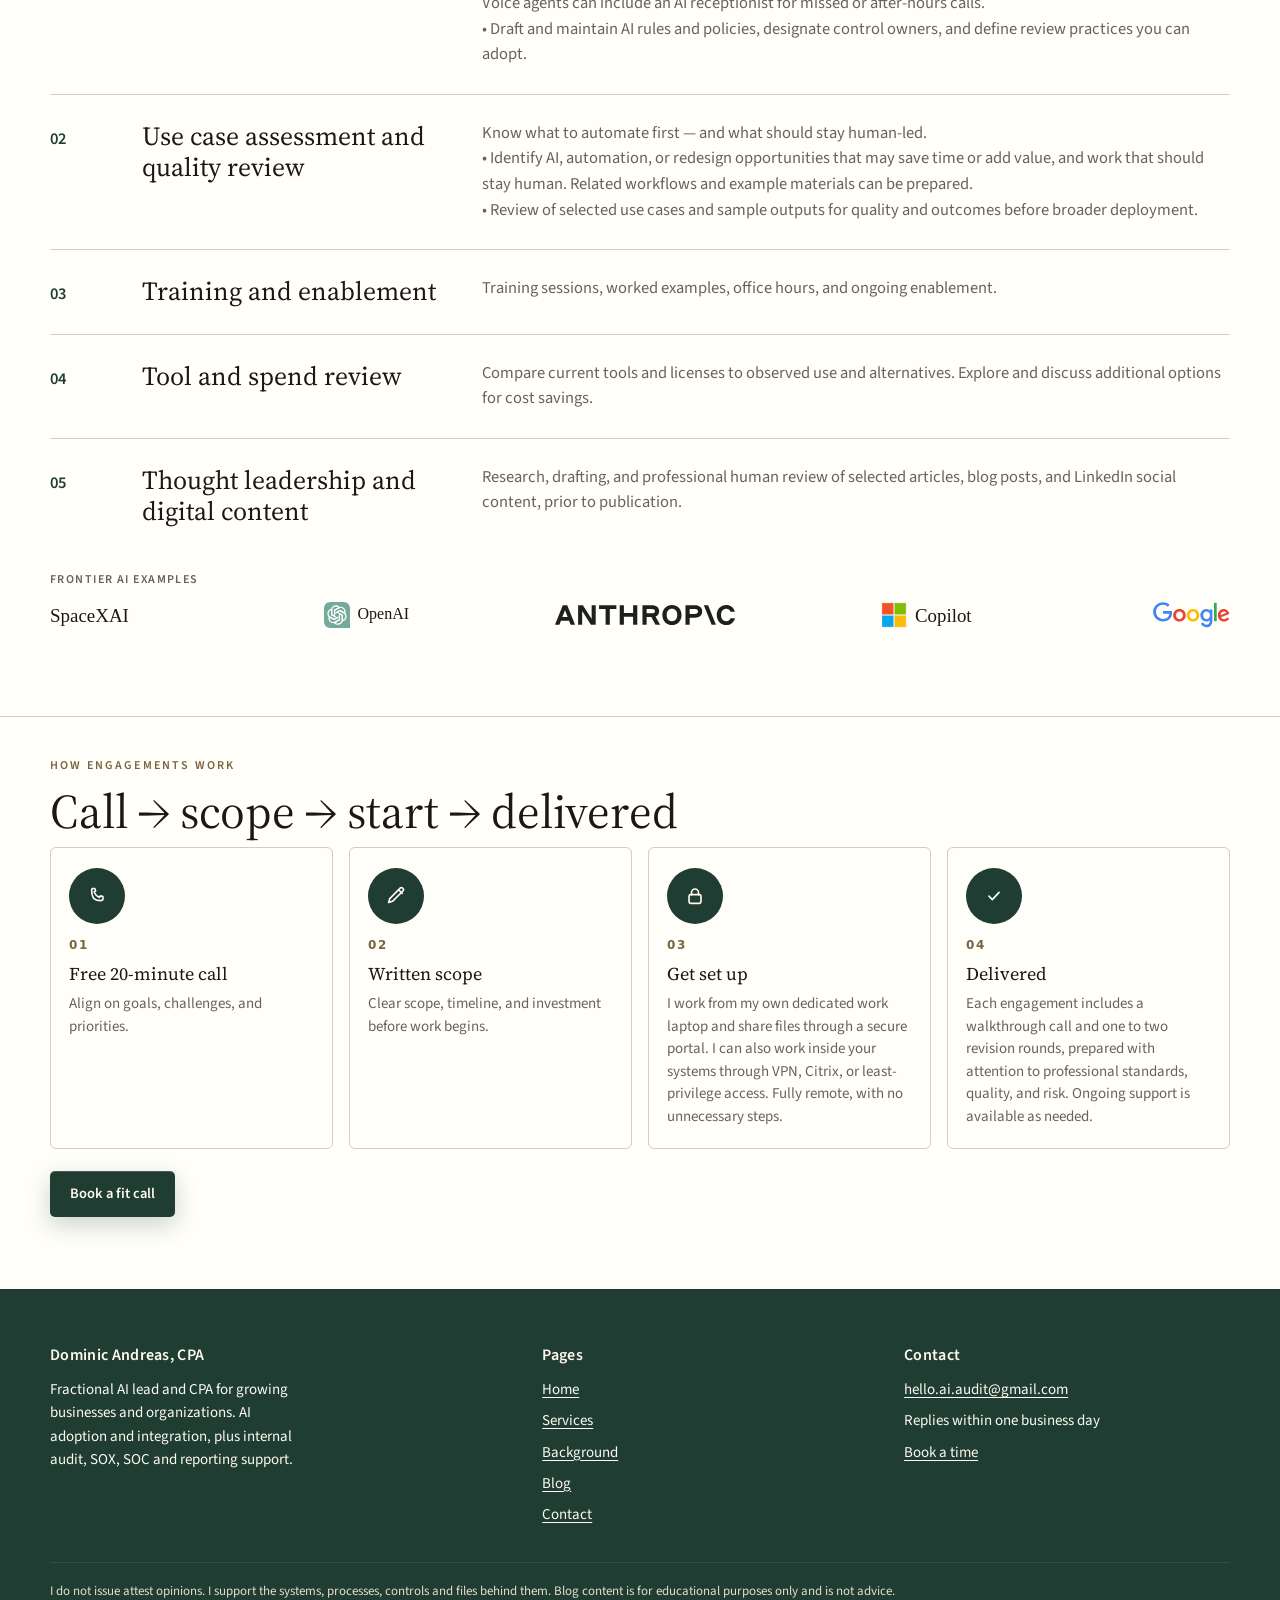
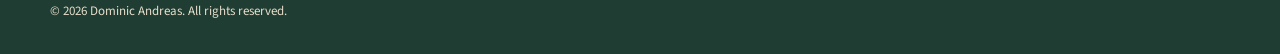
==== commit aea4c6f2: "Add files via upload" ====
--- a/index.html
+++ b/index.html
@@ -165,6 +165,24 @@
       margin-bottom: 6px;
       color: #7A6540;
     }
+    .offer-tab { position: relative; padding-right: 48px; }
+    .offer-tab .card-chevron {
+      position: absolute;
+      right: 12px;
+      top: 50%;
+      width: 28px;
+      height: 28px;
+      margin-top: -14px;
+      border-radius: 50%;
+      border: 1px solid currentColor;
+      display: flex;
+      align-items: center;
+      justify-content: center;
+      pointer-events: none;
+      transform: rotate(180deg);
+    }
+    .offer-tab .card-chevron svg { display: block; }
+    .offer-tab[aria-selected="true"] .card-chevron { transform: none; }
     .offer-tab[aria-selected="true"] { background: #1F3D32; color: #FFF9F0; border-color: #1F3D32; }
     .offer-tab[aria-selected="true"] .tab-n { color: #F0E6D4; }
     .offer-tab[aria-selected="true"]:hover {
@@ -443,9 +461,9 @@
         <p class="small offer-kicker"><span style="font-size: 13px;">services</span></p>
         <p class="offer-note">Click each service to see how I support it</p>
         <div class="offer-tabs" role="tablist" aria-label="Services">
-          <button type="button" class="offer-tab" role="tab" id="tab-automation" aria-selected="true" aria-controls="panel-automation"><span class="tab-n">01</span>AI and automation</button>
-          <button type="button" class="offer-tab" role="tab" id="tab-services" aria-selected="false" aria-controls="panel-services"><span class="tab-n">02</span>Audit support and controls</button>
-          <button type="button" class="offer-tab" role="tab" id="tab-filings" aria-selected="false" aria-controls="panel-filings"><span class="tab-n">03</span>Accounting and financial reporting</button>
+          <button type="button" class="offer-tab" role="tab" id="tab-automation" aria-selected="true" aria-controls="panel-automation"><span class="tab-n">01</span>AI and automation<span class="card-chevron" aria-hidden="true"><svg viewBox="0 0 24 24" width="14" height="14" fill="none" stroke="currentColor" stroke-width="2" stroke-linecap="round" stroke-linejoin="round"><polyline points="6 9 12 15 18 9"/></svg></span></button>
+          <button type="button" class="offer-tab" role="tab" id="tab-services" aria-selected="false" aria-controls="panel-services"><span class="tab-n">02</span>Audit support and controls<span class="card-chevron" aria-hidden="true"><svg viewBox="0 0 24 24" width="14" height="14" fill="none" stroke="currentColor" stroke-width="2" stroke-linecap="round" stroke-linejoin="round"><polyline points="6 9 12 15 18 9"/></svg></span></button>
+          <button type="button" class="offer-tab" role="tab" id="tab-filings" aria-selected="false" aria-controls="panel-filings"><span class="tab-n">03</span>Accounting and financial reporting<span class="card-chevron" aria-hidden="true"><svg viewBox="0 0 24 24" width="14" height="14" fill="none" stroke="currentColor" stroke-width="2" stroke-linecap="round" stroke-linejoin="round"><polyline points="6 9 12 15 18 9"/></svg></span></button>
         </div>
         <div class="offer-panel" id="panel-services" role="tabpanel" aria-labelledby="tab-services" hidden="">
         <div class="band-head">
@@ -544,7 +562,7 @@
           <article class="item">
             <div class="n">04</div>
             <h3>Technical accounting support</h3>
-            <p>Clear memo-ready analysis on complex or first-time topics.<br>• Research and documentation for complex GAAP or disclosure questions, and support when the company is new to SEC reporting.</p>
+            <p>Clear memo-ready analysis on complex or first-time topics.<br>• Research and documentation for complex GAAP or disclosure questions, and support. For example, when new to SEC reporting or adopting new accounting standards.</p>
           </article>
         </div>
         <p class="close">Once the process is sound, repeatable steps can be automated, with governance and quality gates.</p>
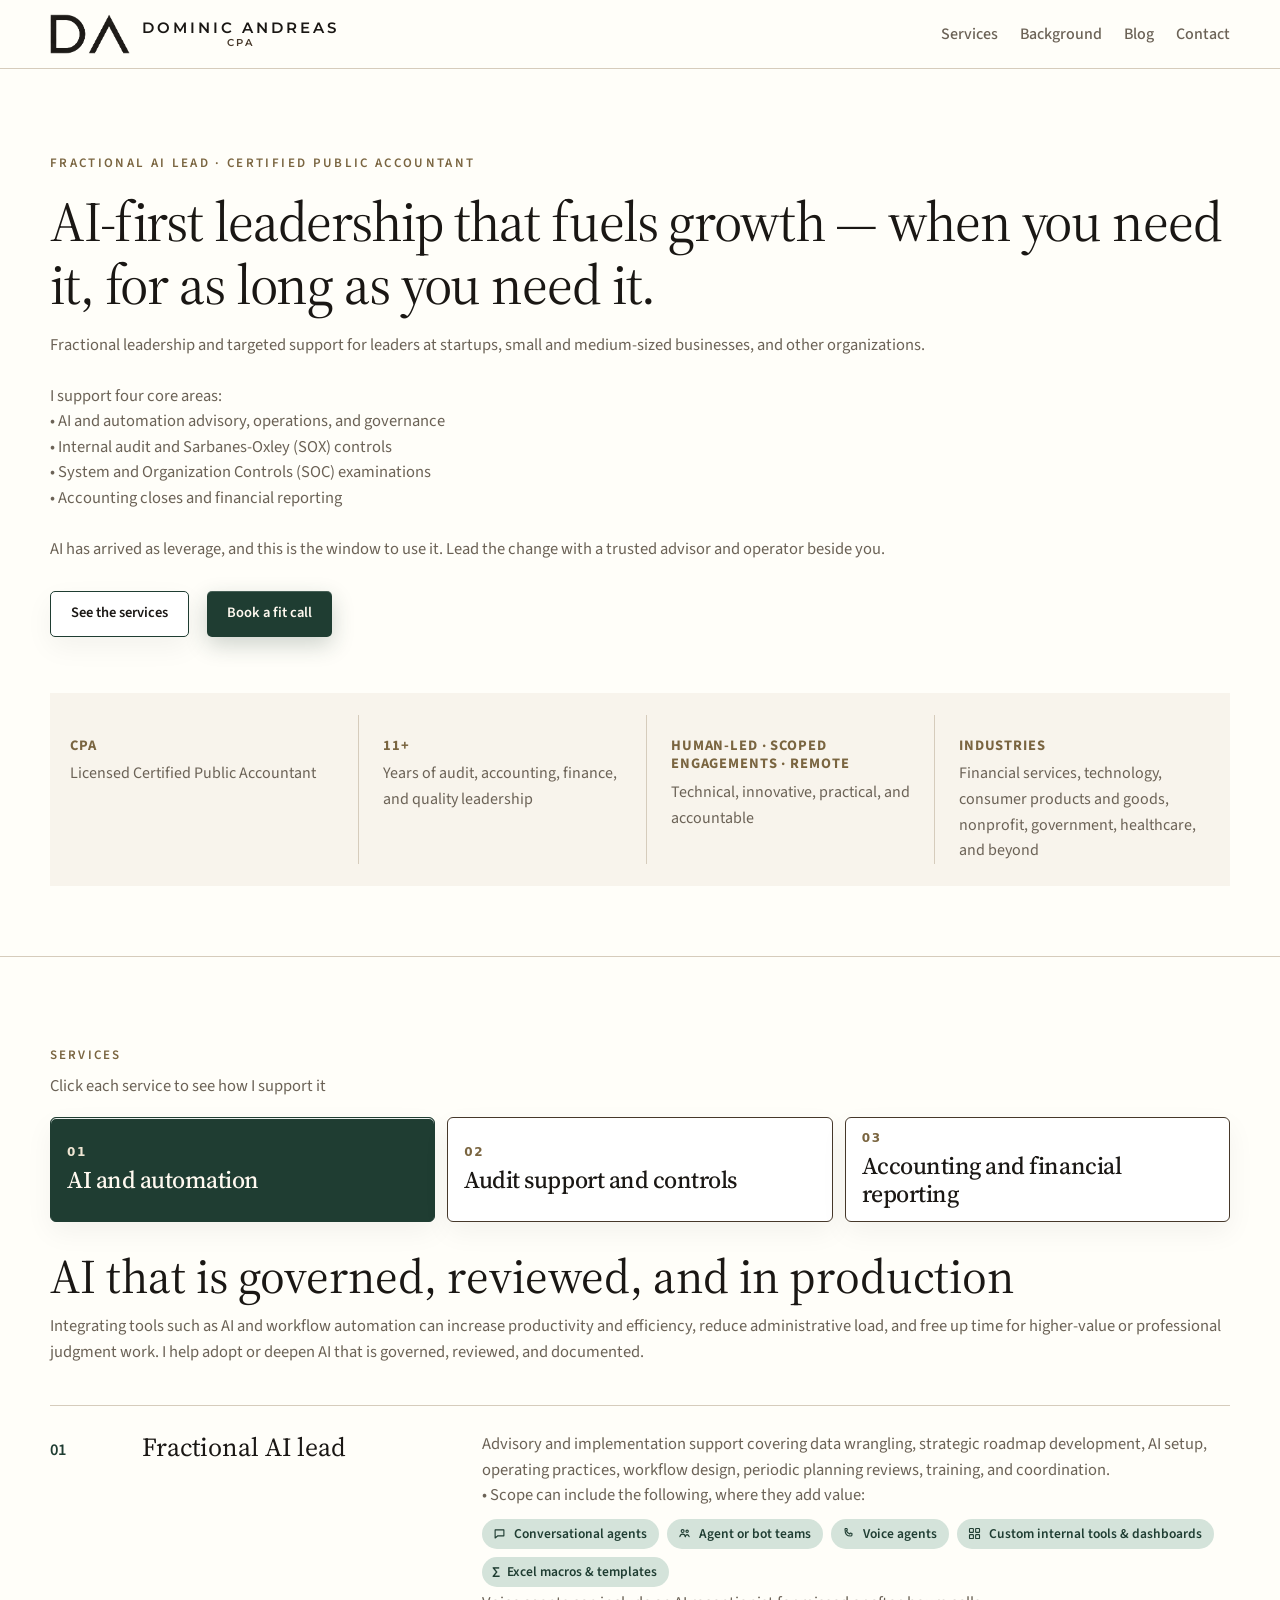
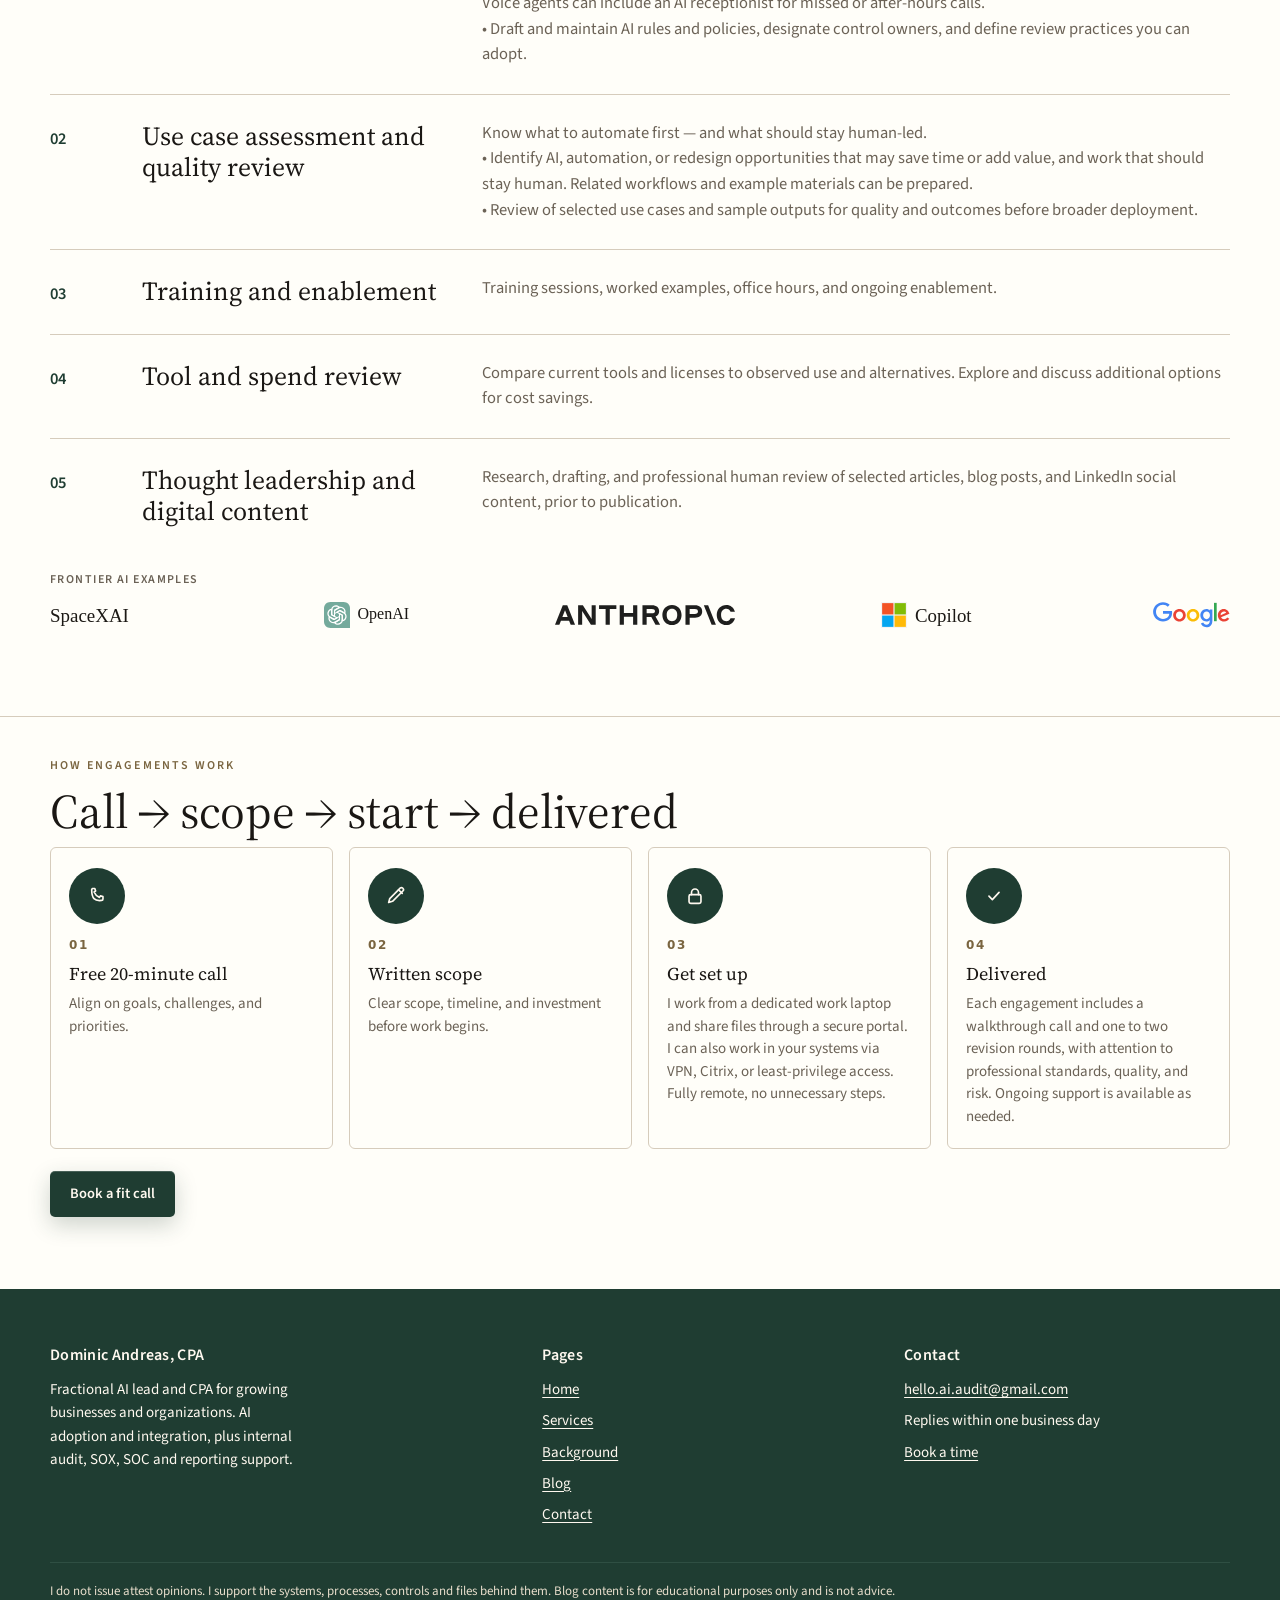
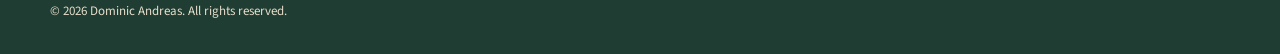
==== commit 73fbc790: "Add files via upload" ====
--- a/index.html
+++ b/index.html
@@ -461,9 +461,9 @@
         <p class="small offer-kicker"><span style="font-size: 13px;">services</span></p>
         <p class="offer-note">Click each service to see how I support it</p>
         <div class="offer-tabs" role="tablist" aria-label="Services">
-          <button type="button" class="offer-tab" role="tab" id="tab-automation" aria-selected="true" aria-controls="panel-automation"><span class="tab-n">01</span>AI and automation<span class="card-chevron" aria-hidden="true"><svg viewBox="0 0 24 24" width="14" height="14" fill="none" stroke="currentColor" stroke-width="2" stroke-linecap="round" stroke-linejoin="round"><polyline points="6 9 12 15 18 9"/></svg></span></button>
-          <button type="button" class="offer-tab" role="tab" id="tab-services" aria-selected="false" aria-controls="panel-services"><span class="tab-n">02</span>Audit support and controls<span class="card-chevron" aria-hidden="true"><svg viewBox="0 0 24 24" width="14" height="14" fill="none" stroke="currentColor" stroke-width="2" stroke-linecap="round" stroke-linejoin="round"><polyline points="6 9 12 15 18 9"/></svg></span></button>
-          <button type="button" class="offer-tab" role="tab" id="tab-filings" aria-selected="false" aria-controls="panel-filings"><span class="tab-n">03</span>Accounting and financial reporting<span class="card-chevron" aria-hidden="true"><svg viewBox="0 0 24 24" width="14" height="14" fill="none" stroke="currentColor" stroke-width="2" stroke-linecap="round" stroke-linejoin="round"><polyline points="6 9 12 15 18 9"/></svg></span></button>
+          <button type="button" class="offer-tab" role="tab" id="tab-automation" aria-selected="true" aria-controls="panel-automation"><span class="tab-n">01</span>AI and automation</button>
+          <button type="button" class="offer-tab" role="tab" id="tab-services" aria-selected="false" aria-controls="panel-services"><span class="tab-n">02</span>Audit support and controls</button>
+          <button type="button" class="offer-tab" role="tab" id="tab-filings" aria-selected="false" aria-controls="panel-filings"><span class="tab-n">03</span>Accounting and financial reporting</button>
         </div>
         <div class="offer-panel" id="panel-services" role="tabpanel" aria-labelledby="tab-services" hidden="">
         <div class="band-head">
@@ -589,12 +589,12 @@
           <article class="item">
             <div class="step-icon" aria-hidden="true"><svg viewBox="0 0 24 24" fill="none" stroke="currentColor" stroke-width="1.8" stroke-linecap="round" stroke-linejoin="round"><rect x="5.5" y="10.5" width="13" height="9.5" rx="1.8"></rect><path d="M8.2 10.5V8.2a3.8 3.8 0 0 1 7.6 0v2.3"></path></svg></div><div class="n">03</div>
             <h3>Get set up</h3>
-            <p>I work from my own dedicated work laptop and share files through a secure portal. I can also work inside your systems through VPN, Citrix, or least-privilege access. Fully remote, with no unnecessary steps.</p>
+            <p>I work from a dedicated work laptop and share files through a secure portal. I can also work in your systems via VPN, Citrix, or least-privilege access. Fully remote, no unnecessary steps.</p>
           </article>
           <article class="item">
             <div class="step-icon" aria-hidden="true"><svg viewBox="0 0 24 24" fill="none" stroke="currentColor" stroke-width="1.8" stroke-linecap="round" stroke-linejoin="round"><path d="M6.5 12.2 10.2 16l7.3-8"></path></svg></div><div class="n">04</div>
             <h3>Delivered</h3>
-            <p>Each engagement includes a walkthrough call and one to two revision rounds, prepared with attention to professional standards, quality, and risk. Ongoing support is available as needed.</p>
+            <p>Each engagement includes a walkthrough call and one to two revision rounds, with attention to professional standards, quality, and risk. Ongoing support is available as needed.</p>
           </article>
         </div>
         <div class="cta-row eng-cta">
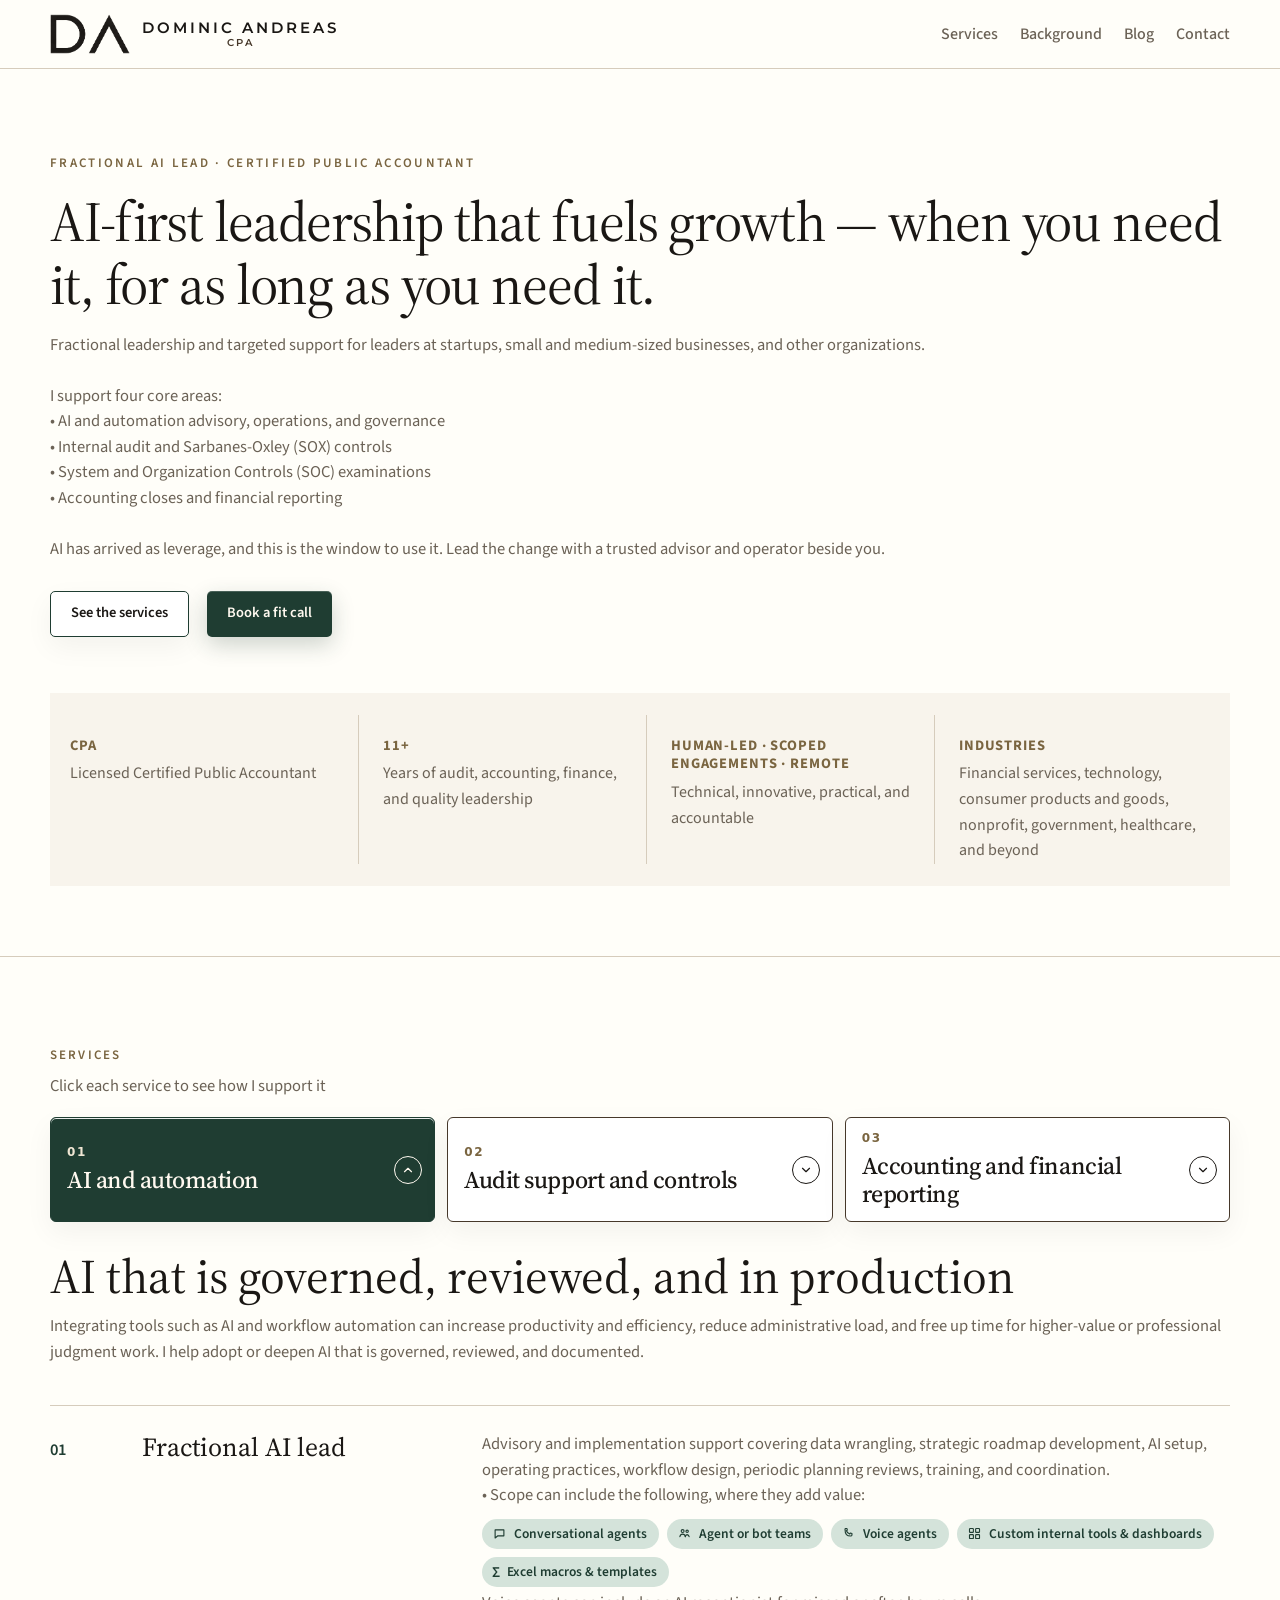
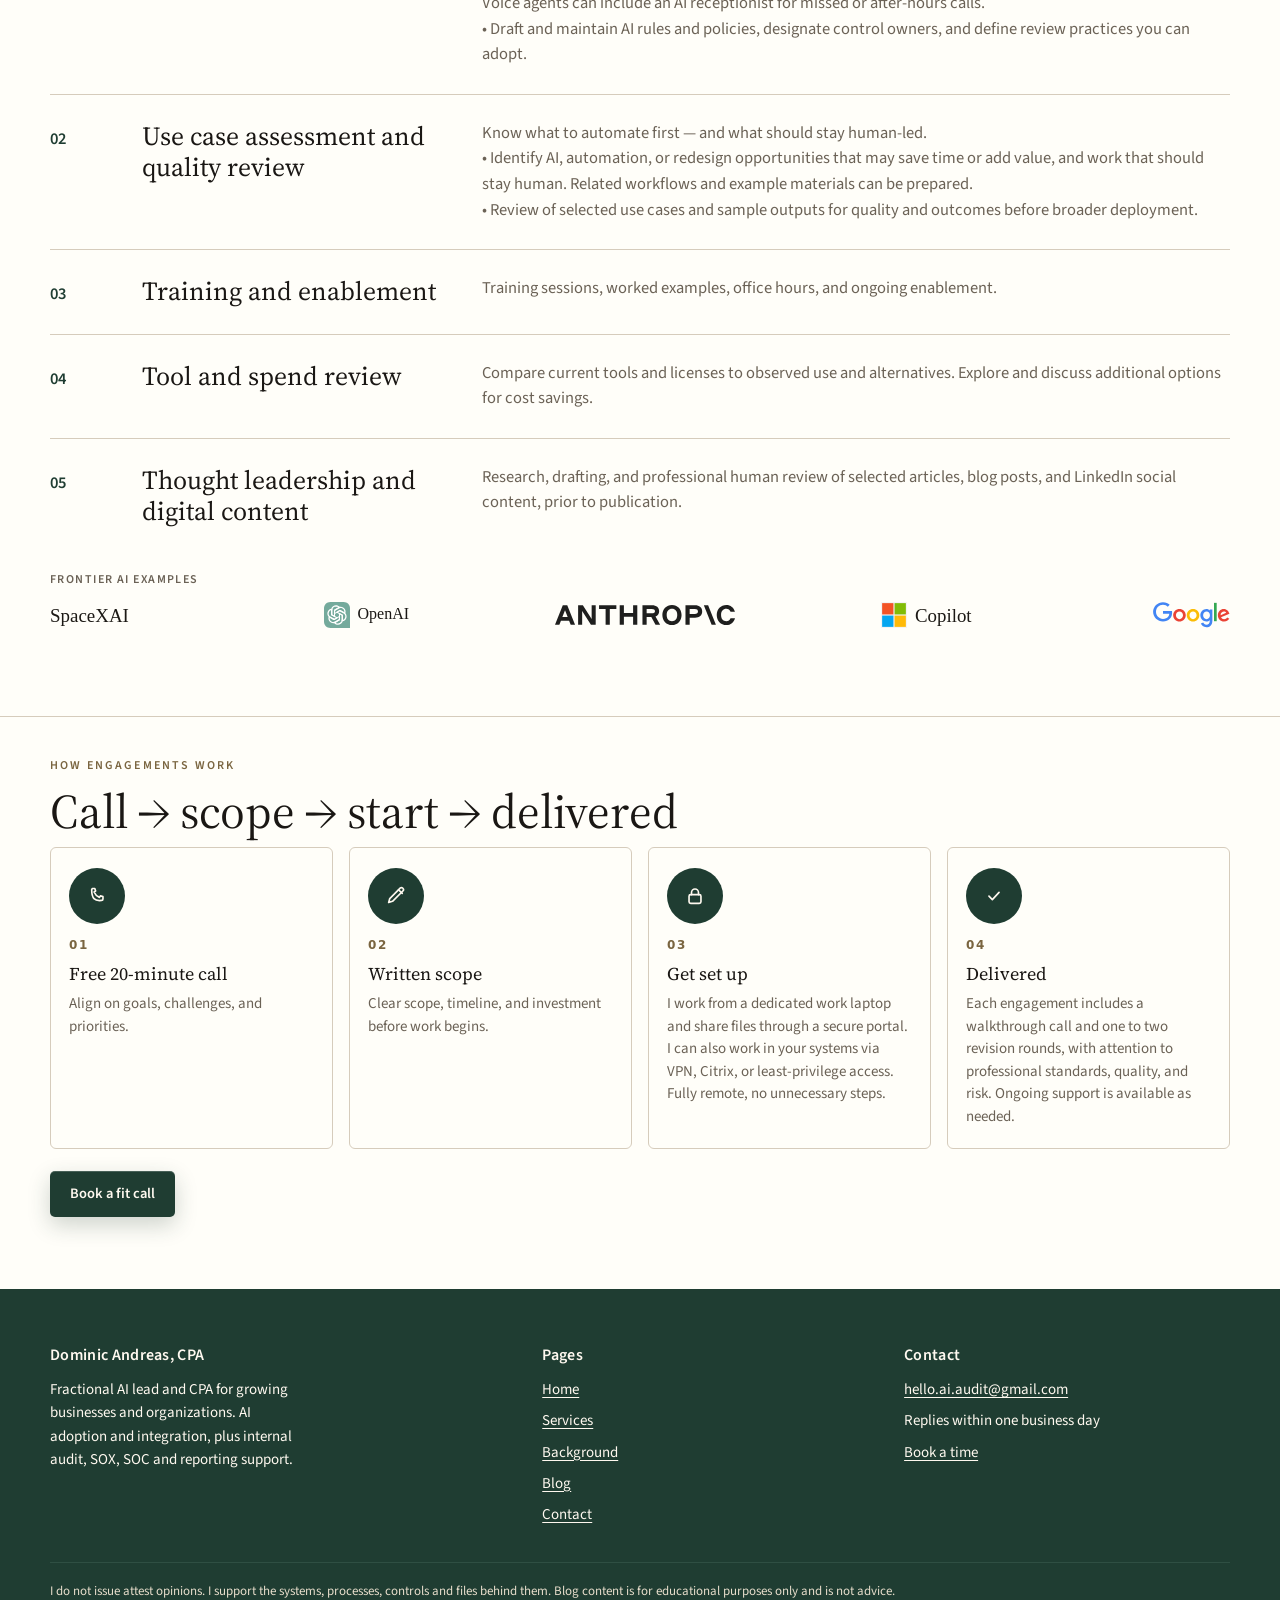
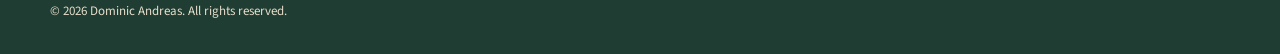
==== commit b25ca96c: "Add files via upload" ====
--- a/index.html
+++ b/index.html
@@ -179,10 +179,9 @@
       align-items: center;
       justify-content: center;
       pointer-events: none;
-      transform: rotate(180deg);
     }
     .offer-tab .card-chevron svg { display: block; }
-    .offer-tab[aria-selected="true"] .card-chevron { transform: none; }
+    .offer-tab[aria-selected="true"] .card-chevron { transform: rotate(180deg); }
     .offer-tab[aria-selected="true"] { background: #1F3D32; color: #FFF9F0; border-color: #1F3D32; }
     .offer-tab[aria-selected="true"] .tab-n { color: #F0E6D4; }
     .offer-tab[aria-selected="true"]:hover {
@@ -461,9 +460,9 @@
         <p class="small offer-kicker"><span style="font-size: 13px;">services</span></p>
         <p class="offer-note">Click each service to see how I support it</p>
         <div class="offer-tabs" role="tablist" aria-label="Services">
-          <button type="button" class="offer-tab" role="tab" id="tab-automation" aria-selected="true" aria-controls="panel-automation"><span class="tab-n">01</span>AI and automation</button>
-          <button type="button" class="offer-tab" role="tab" id="tab-services" aria-selected="false" aria-controls="panel-services"><span class="tab-n">02</span>Audit support and controls</button>
-          <button type="button" class="offer-tab" role="tab" id="tab-filings" aria-selected="false" aria-controls="panel-filings"><span class="tab-n">03</span>Accounting and financial reporting</button>
+          <button type="button" class="offer-tab" role="tab" id="tab-automation" aria-selected="true" aria-controls="panel-automation"><span class="tab-n">01</span>AI and automation<span class="card-chevron" aria-hidden="true"><svg viewBox="0 0 24 24" width="14" height="14" fill="none" stroke="currentColor" stroke-width="2" stroke-linecap="round" stroke-linejoin="round"><polyline points="6 9 12 15 18 9"></polyline></svg></span></button>
+          <button type="button" class="offer-tab" role="tab" id="tab-services" aria-selected="false" aria-controls="panel-services"><span class="tab-n">02</span>Audit support and controls<span class="card-chevron" aria-hidden="true"><svg viewBox="0 0 24 24" width="14" height="14" fill="none" stroke="currentColor" stroke-width="2" stroke-linecap="round" stroke-linejoin="round"><polyline points="6 9 12 15 18 9"></polyline></svg></span></button>
+          <button type="button" class="offer-tab" role="tab" id="tab-filings" aria-selected="false" aria-controls="panel-filings"><span class="tab-n">03</span>Accounting and financial reporting<span class="card-chevron" aria-hidden="true"><svg viewBox="0 0 24 24" width="14" height="14" fill="none" stroke="currentColor" stroke-width="2" stroke-linecap="round" stroke-linejoin="round"><polyline points="6 9 12 15 18 9"></polyline></svg></span></button>
         </div>
         <div class="offer-panel" id="panel-services" role="tabpanel" aria-labelledby="tab-services" hidden="">
         <div class="band-head">
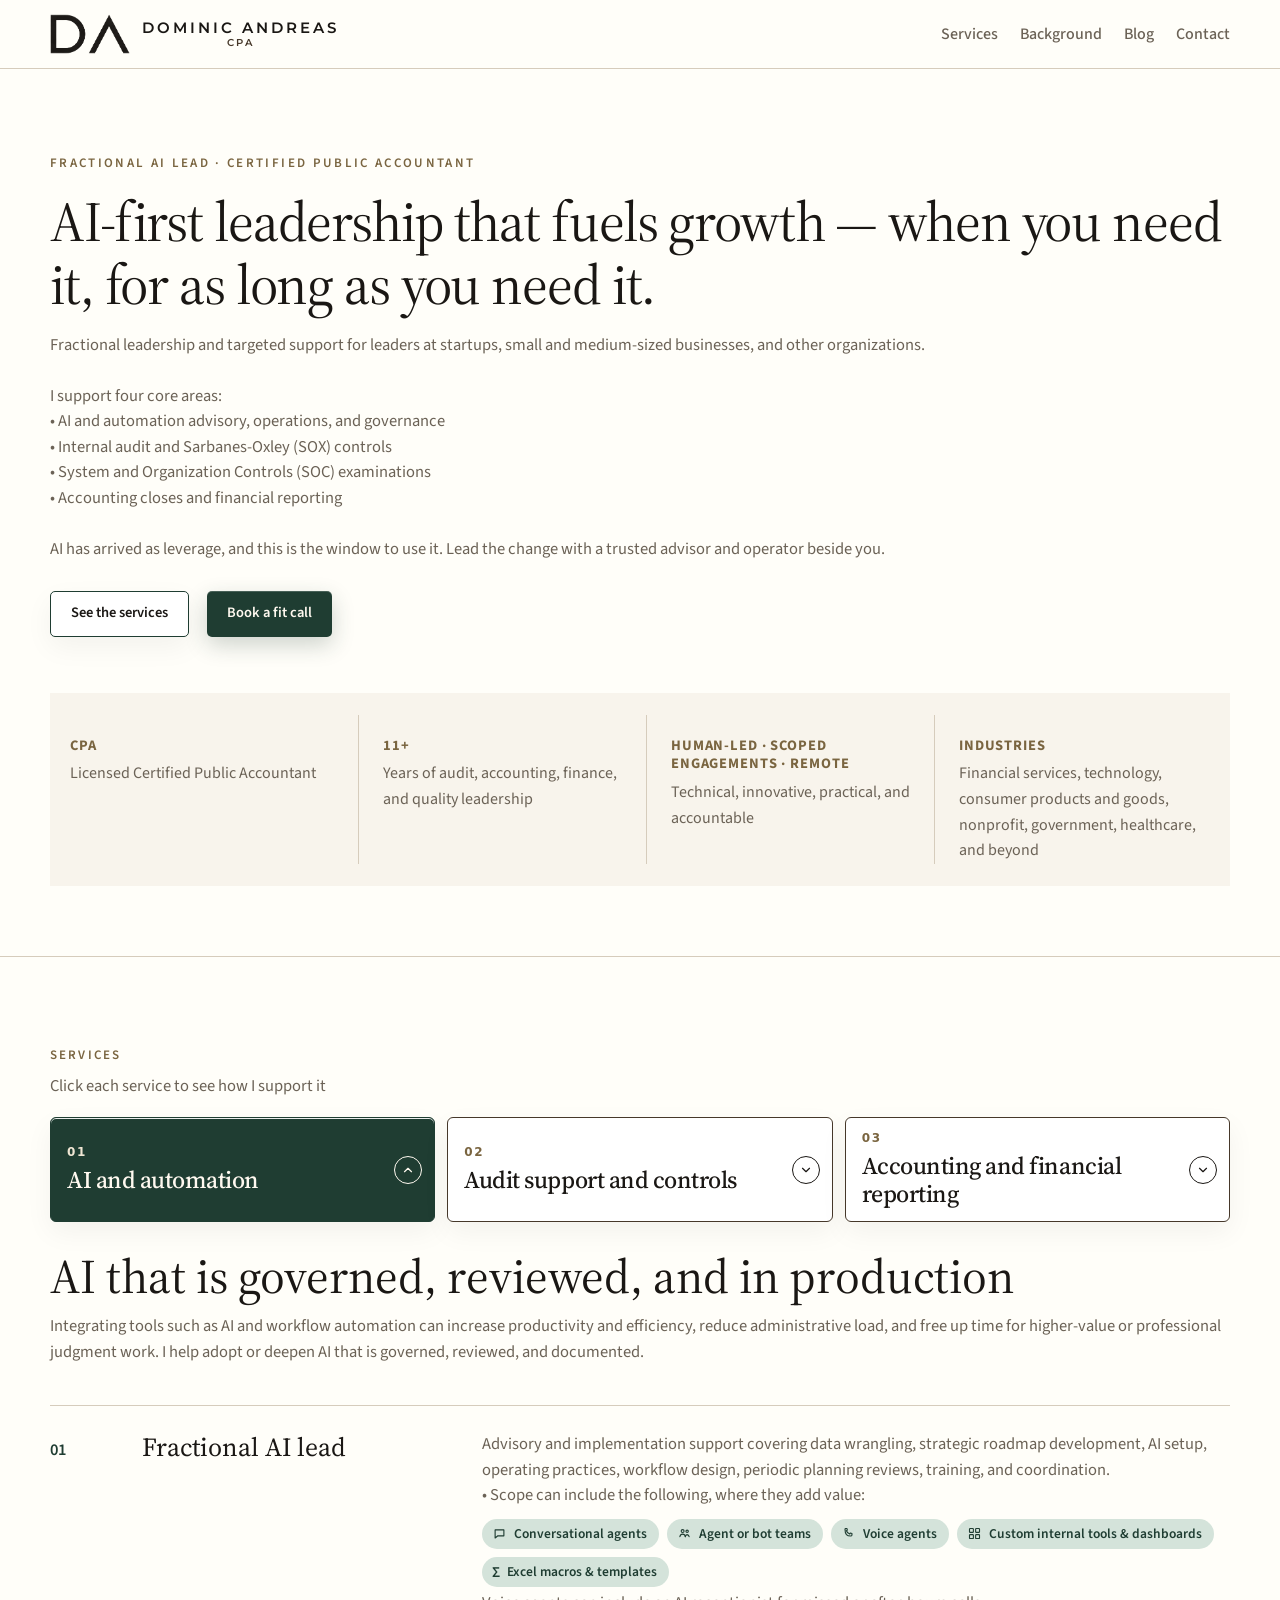
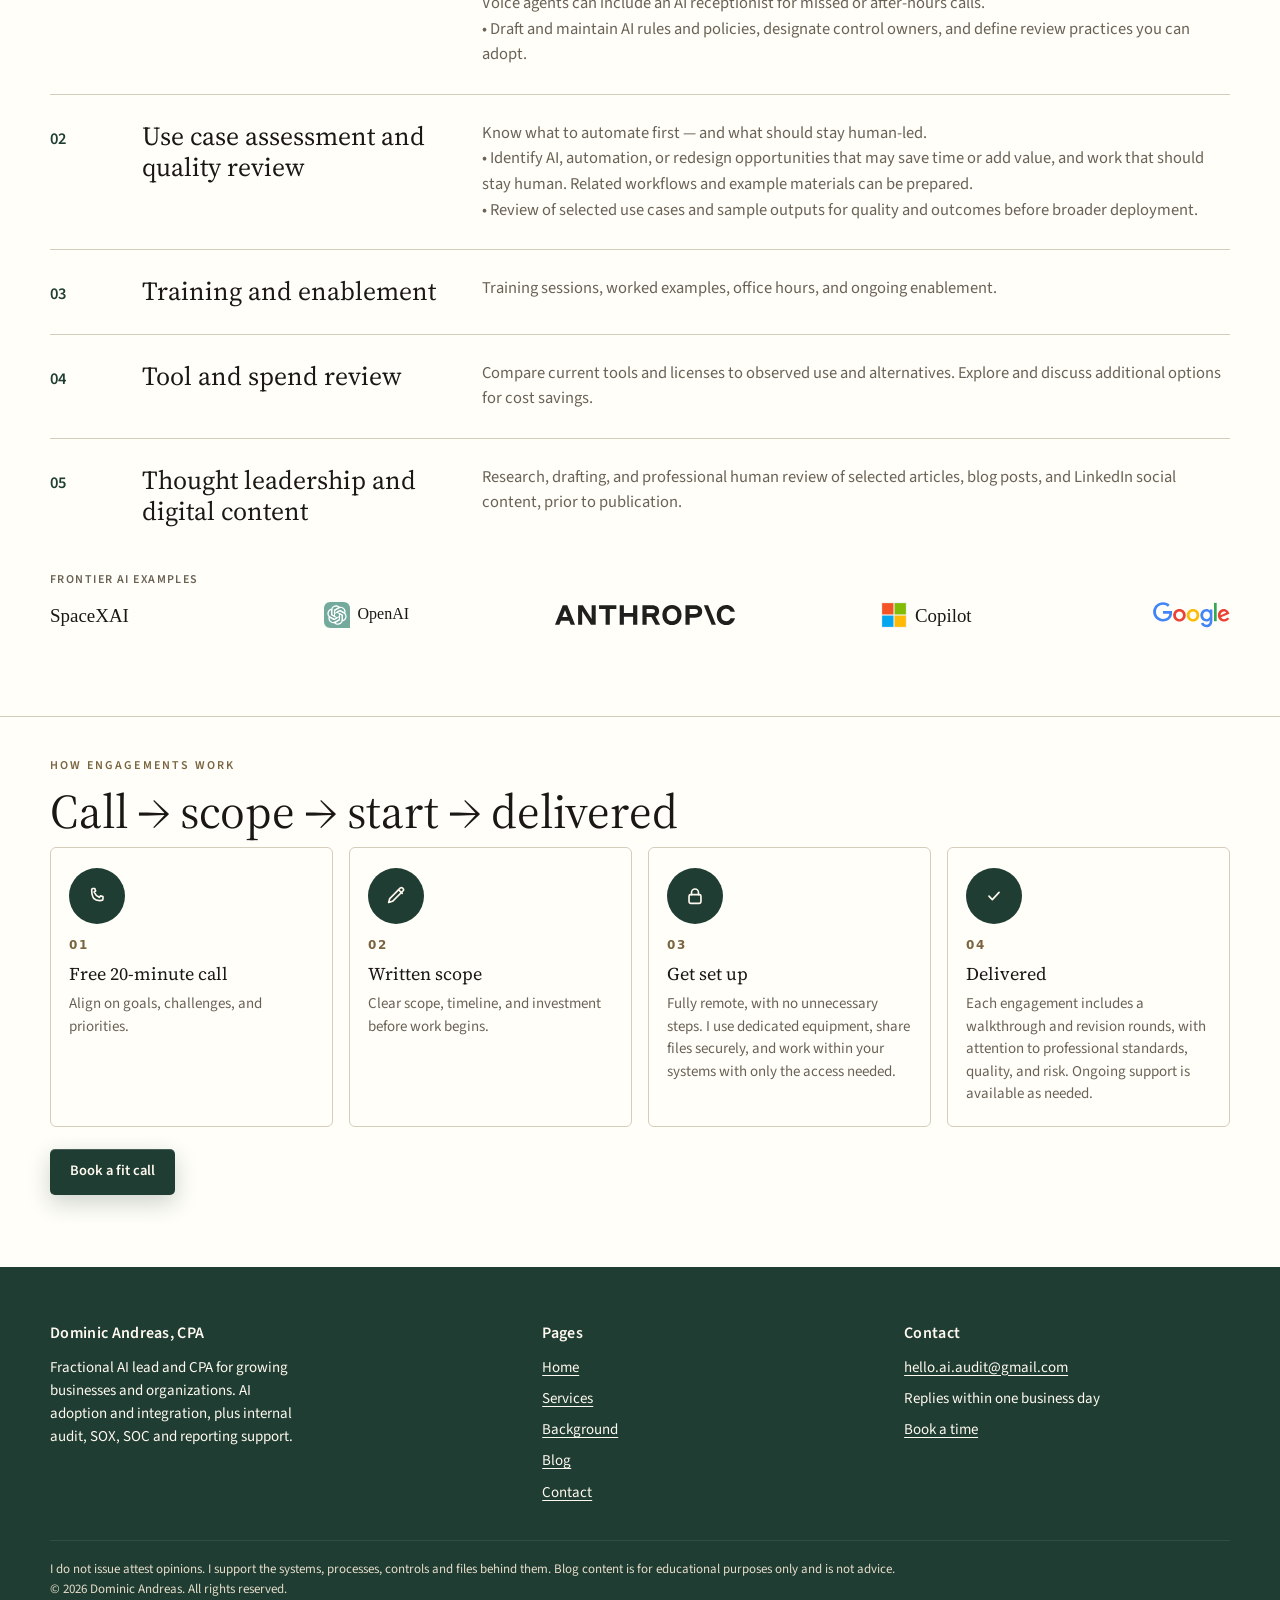
==== commit cf6fddbd: "Add files via upload" ====
--- a/index.html
+++ b/index.html
@@ -588,12 +588,12 @@
           <article class="item">
             <div class="step-icon" aria-hidden="true"><svg viewBox="0 0 24 24" fill="none" stroke="currentColor" stroke-width="1.8" stroke-linecap="round" stroke-linejoin="round"><rect x="5.5" y="10.5" width="13" height="9.5" rx="1.8"></rect><path d="M8.2 10.5V8.2a3.8 3.8 0 0 1 7.6 0v2.3"></path></svg></div><div class="n">03</div>
             <h3>Get set up</h3>
-            <p>I work from a dedicated work laptop and share files through a secure portal. I can also work in your systems via VPN, Citrix, or least-privilege access. Fully remote, no unnecessary steps.</p>
+            <p>Fully remote, with no unnecessary steps. I use dedicated equipment, share files securely, and work within your systems with only the access needed.</p>
           </article>
           <article class="item">
             <div class="step-icon" aria-hidden="true"><svg viewBox="0 0 24 24" fill="none" stroke="currentColor" stroke-width="1.8" stroke-linecap="round" stroke-linejoin="round"><path d="M6.5 12.2 10.2 16l7.3-8"></path></svg></div><div class="n">04</div>
             <h3>Delivered</h3>
-            <p>Each engagement includes a walkthrough call and one to two revision rounds, with attention to professional standards, quality, and risk. Ongoing support is available as needed.</p>
+            <p>Each engagement includes a walkthrough and revision rounds, with attention to professional standards, quality, and risk. Ongoing support is available as needed.</p>
           </article>
         </div>
         <div class="cta-row eng-cta">
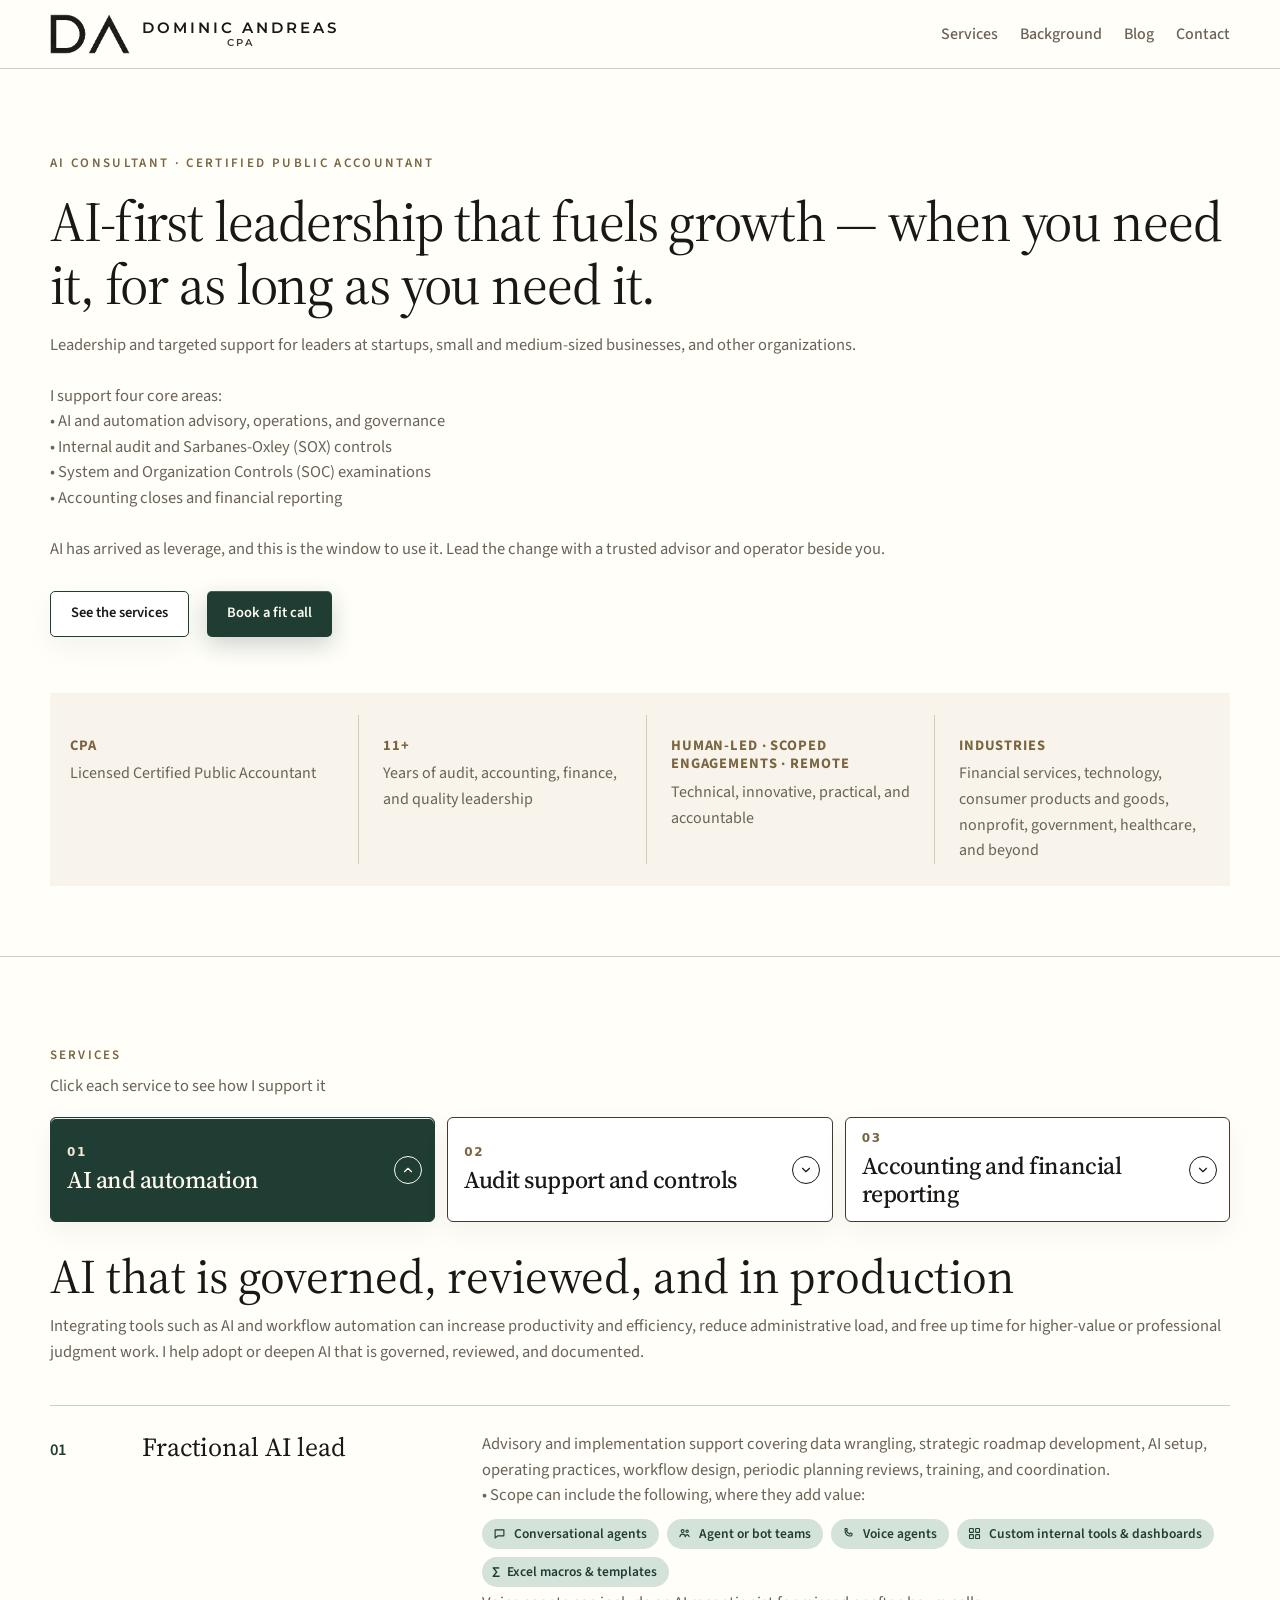
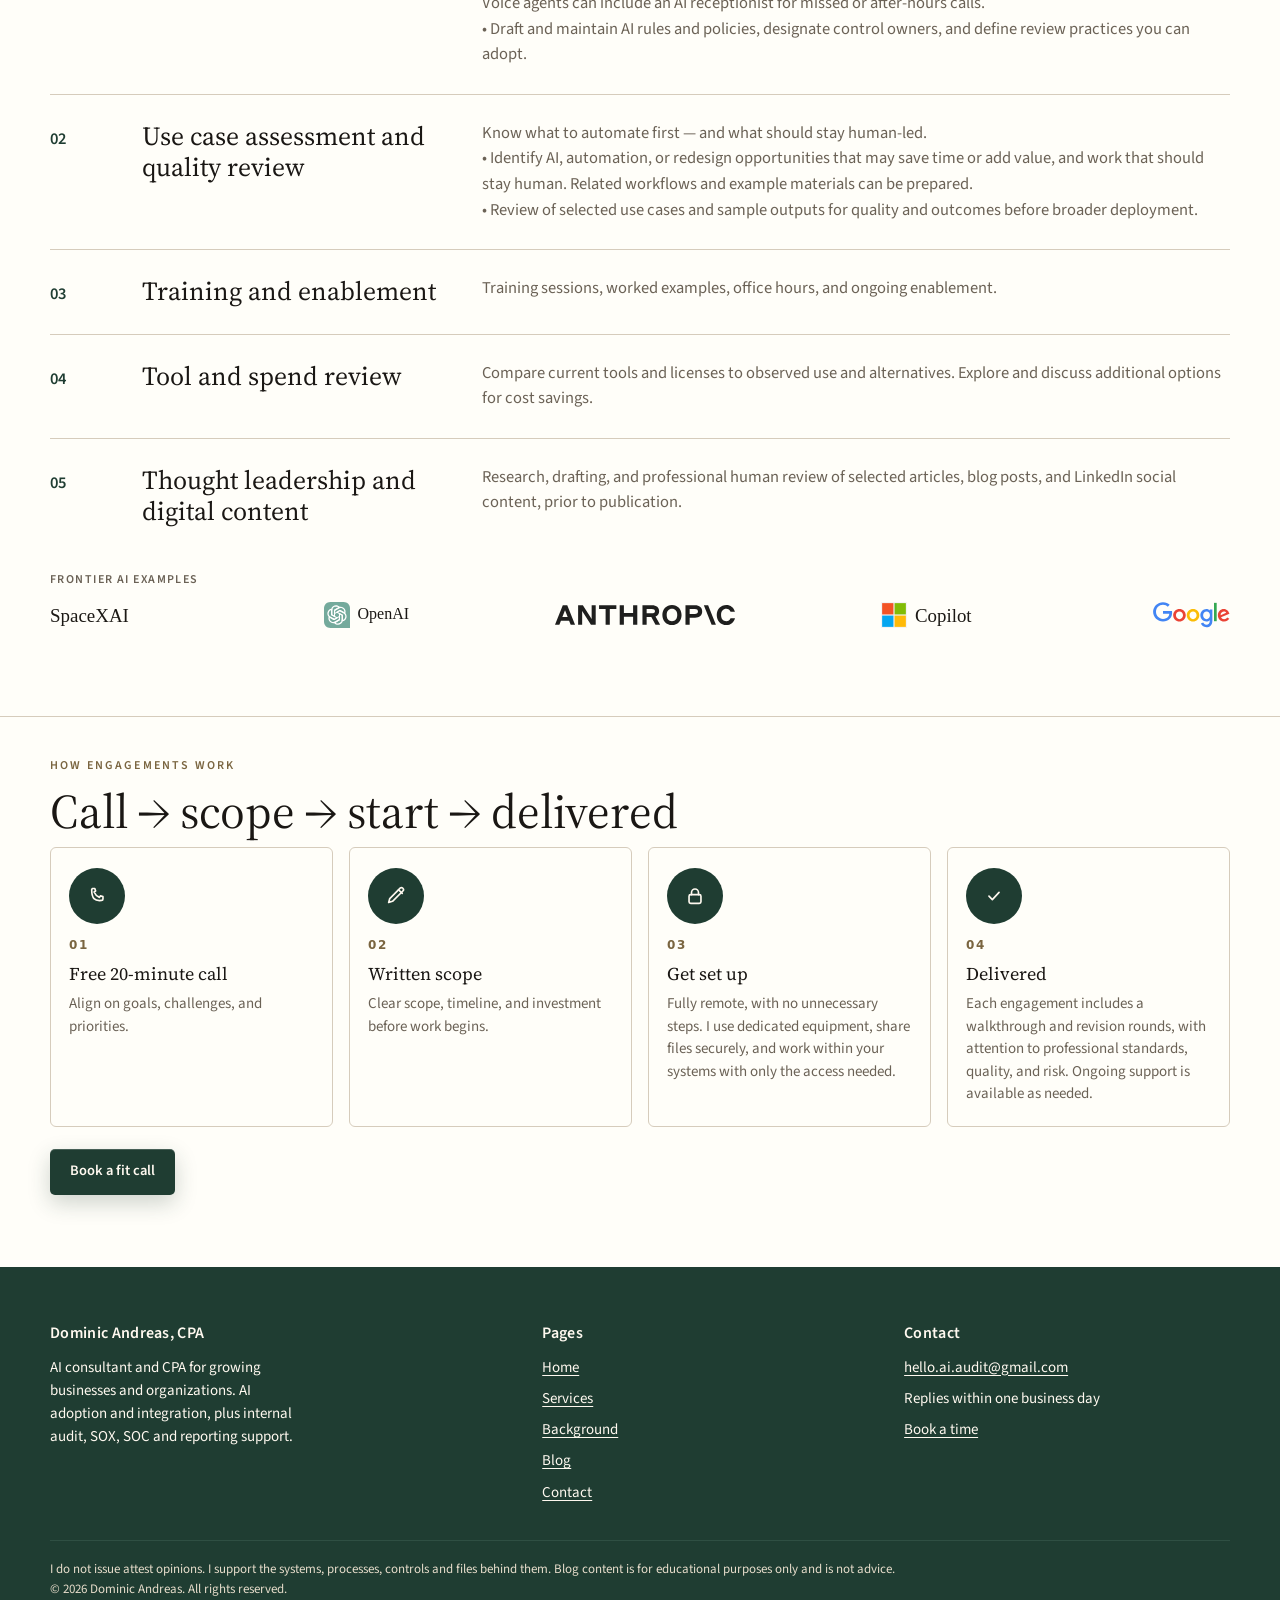
==== commit 8f7acabf: "Add files via upload" ====
--- a/index.html
+++ b/index.html
@@ -438,10 +438,10 @@
   <main id="top">
     <section class="hero" aria-labelledby="hero-title">
       <div class="wrap">
-        <p class="small hero-kicker">FRACTIONAL AI LEAD · certified public accountant</p>
+        <p class="small hero-kicker">AI CONSULTANT · certified public accountant</p>
         <h1 id="hero-title">AI-first leadership that fuels growth — when you need it, for as long as you need it.</h1>
         <div class="hero-top">
-          <p class="lead">Fractional leadership and targeted support for leaders at startups, small and medium-sized businesses, and other organizations.<br><br>I support four core areas:<br>• AI and automation advisory, operations, and governance<br>• Internal audit and Sarbanes-Oxley (SOX) controls<br>• System and Organization Controls (SOC) examinations<br>• Accounting closes and financial reporting<br><br>AI has arrived as leverage, and this is the window to use it. Lead the change with a trusted advisor and operator beside you.</p></div>
+          <p class="lead">Leadership and targeted support for leaders at startups, small and medium-sized businesses, and other organizations.<br><br>I support four core areas:<br>• AI and automation advisory, operations, and governance<br>• Internal audit and Sarbanes-Oxley (SOX) controls<br>• System and Organization Controls (SOC) examinations<br>• Accounting closes and financial reporting<br><br>AI has arrived as leverage, and this is the window to use it. Lead the change with a trusted advisor and operator beside you.</p></div>
         <div class="cta-row">
           <a class="btn btn-line" href="#services">See the services</a>
           <a class="btn" href="contact.html">Book a fit call</a>
@@ -610,7 +610,7 @@
       <div class="foot-grid">
         <div class="foot-brand">
           <h3>Dominic Andreas, CPA</h3>
-          <p>Fractional AI lead and CPA for growing businesses and organizations. AI adoption and integration, plus internal audit, SOX, SOC and reporting support.</p>
+          <p>AI consultant and CPA for growing businesses and organizations. AI adoption and integration, plus internal audit, SOX, SOC and reporting support.</p>
         </div>
         <div class="foot-pages">
           <h3>Pages</h3>
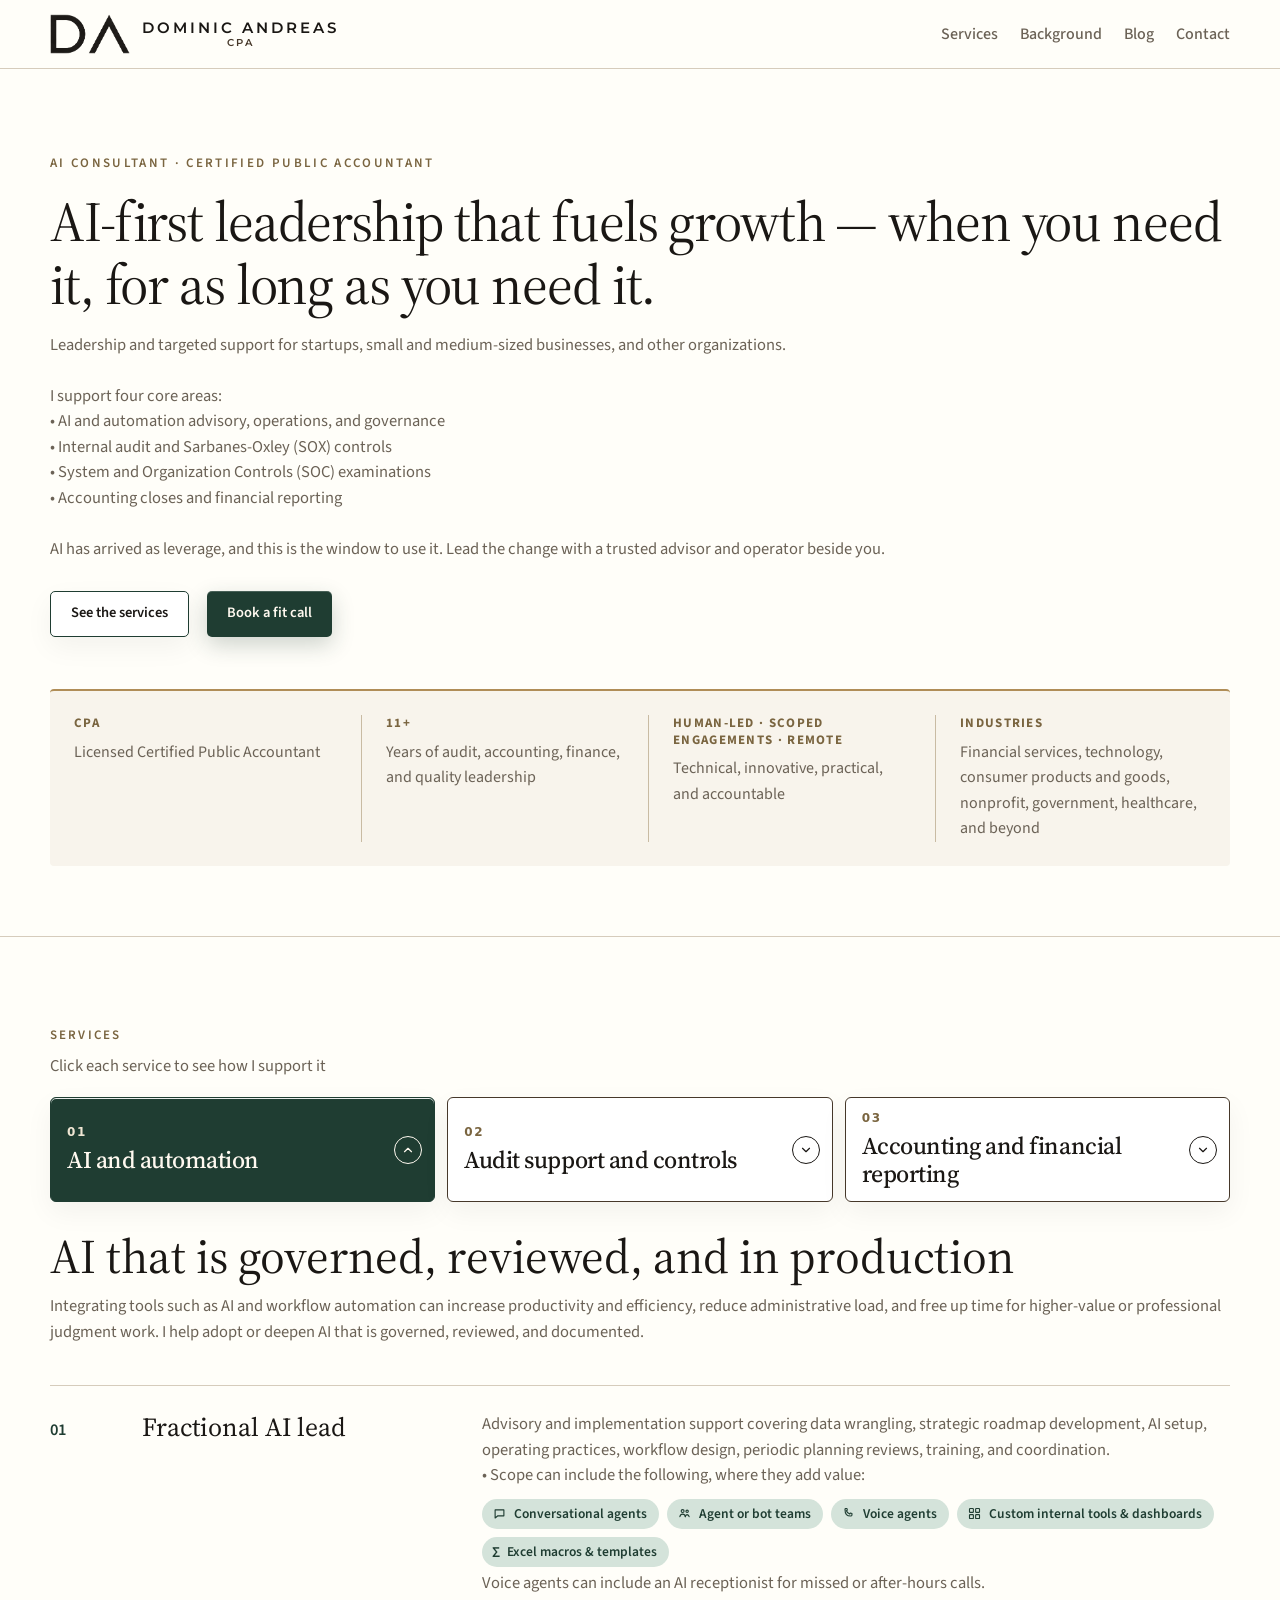
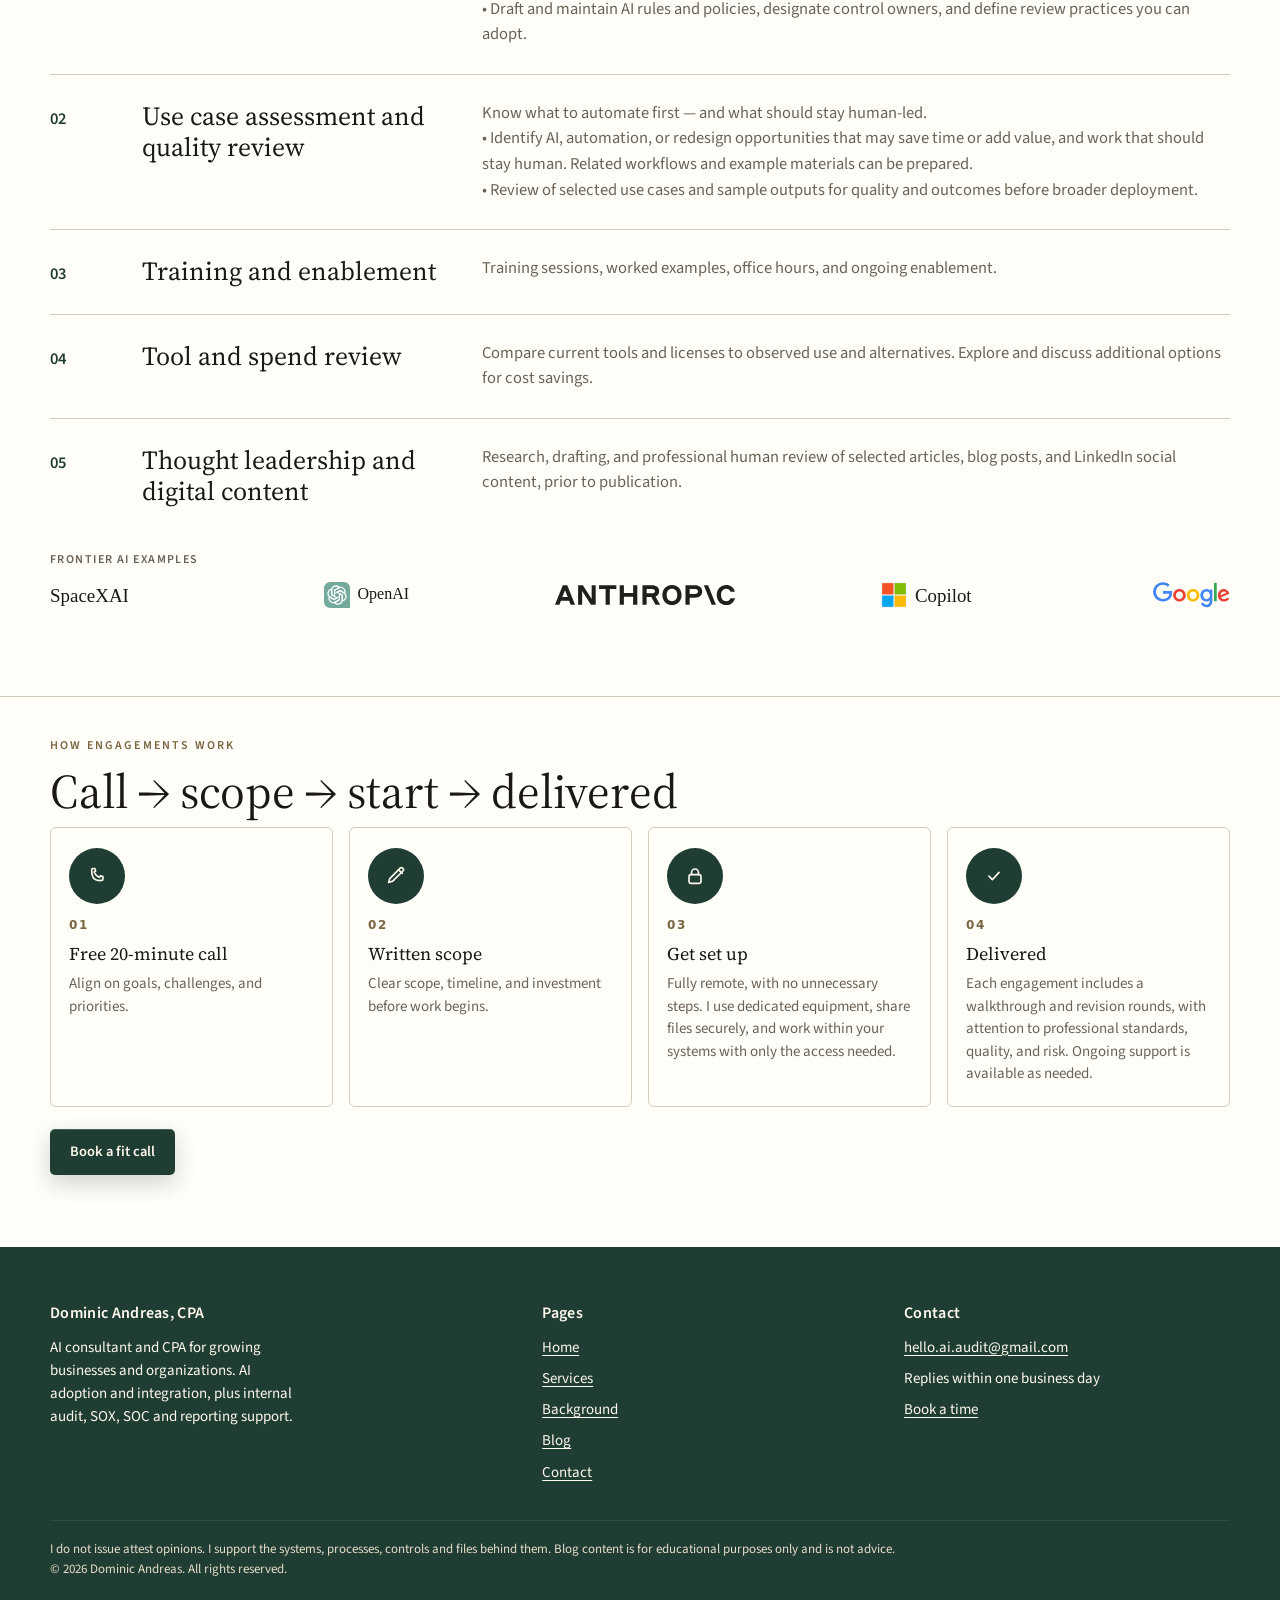
==== commit f6c84bb3: "Add files via upload" ====
--- a/index.html
+++ b/index.html
@@ -367,12 +367,28 @@
     .hero .strip {
       background: #F8F4EC;
       color: #1A1714;
-      border-top: 0;
-      padding: 22px 8px 22px 20px;
-    }
-    .hero .strip .cell + .cell { border-left-color: #D6CCBC; }
-    .hero .strip .cell b { color: #7A6540; }
+      margin-top: 52px;
+      border-radius: 4px;
+      border-top: 2px solid #B08D57;
+      padding: 24px 8px 24px 24px;
+      font-variant-numeric: tabular-nums lining-nums;
+    }
+    .hero .strip .cell { padding-top: 0; }
+    .hero .strip .cell + .cell { border-left: 1px solid #C9BBA3; }
+    .hero .strip .cell b {
+      color: #7A6540;
+      font-size: 13px;
+      letter-spacing: 0.1em;
+      font-weight: 700;
+      font-variant-numeric: tabular-nums lining-nums;
+      margin-bottom: 8px;
+    }
     .hero .strip .cell span { color: #6B6256; }
+    @media (max-width: 880px) {
+      .hero .strip { margin-top: 36px; padding: 8px 20px; }
+      .hero .strip .cell { padding: 16px 0; }
+      .hero .strip .cell + .cell { border-left: 0; border-top: 1px solid #C9BBA3; }
+    }
     .ai-models { margin: 18px 0 0; }
     .ai-models-cap {
       font-size: 12px;
@@ -441,7 +457,7 @@
         <p class="small hero-kicker">AI CONSULTANT · certified public accountant</p>
         <h1 id="hero-title">AI-first leadership that fuels growth — when you need it, for as long as you need it.</h1>
         <div class="hero-top">
-          <p class="lead">Leadership and targeted support for leaders at startups, small and medium-sized businesses, and other organizations.<br><br>I support four core areas:<br>• AI and automation advisory, operations, and governance<br>• Internal audit and Sarbanes-Oxley (SOX) controls<br>• System and Organization Controls (SOC) examinations<br>• Accounting closes and financial reporting<br><br>AI has arrived as leverage, and this is the window to use it. Lead the change with a trusted advisor and operator beside you.</p></div>
+          <p class="lead">Leadership and targeted support for startups, small and medium-sized businesses, and other organizations.<br><br>I support four core areas:<br>• AI and automation advisory, operations, and governance<br>• Internal audit and Sarbanes-Oxley (SOX) controls<br>• System and Organization Controls (SOC) examinations<br>• Accounting closes and financial reporting<br><br>AI has arrived as leverage, and this is the window to use it. Lead the change with a trusted advisor and operator beside you.</p></div>
         <div class="cta-row">
           <a class="btn btn-line" href="#services">See the services</a>
           <a class="btn" href="contact.html">Book a fit call</a>
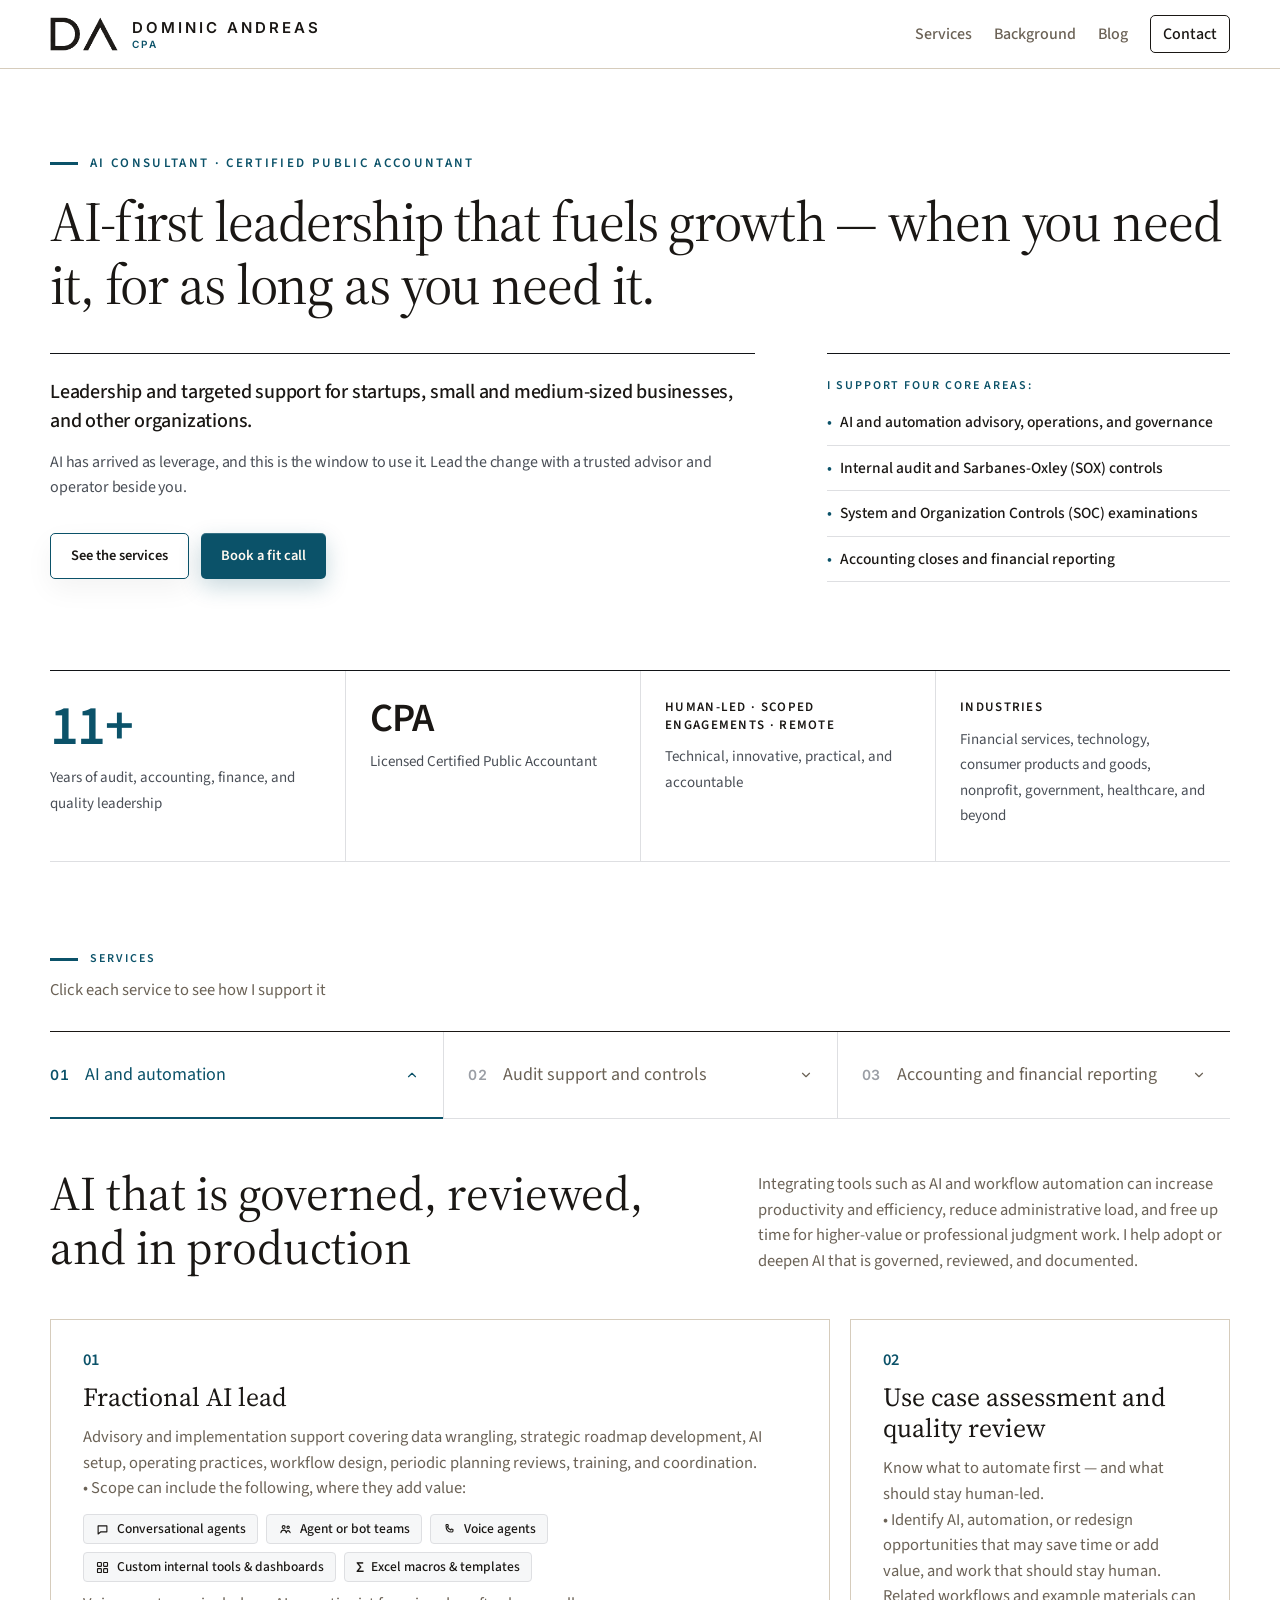
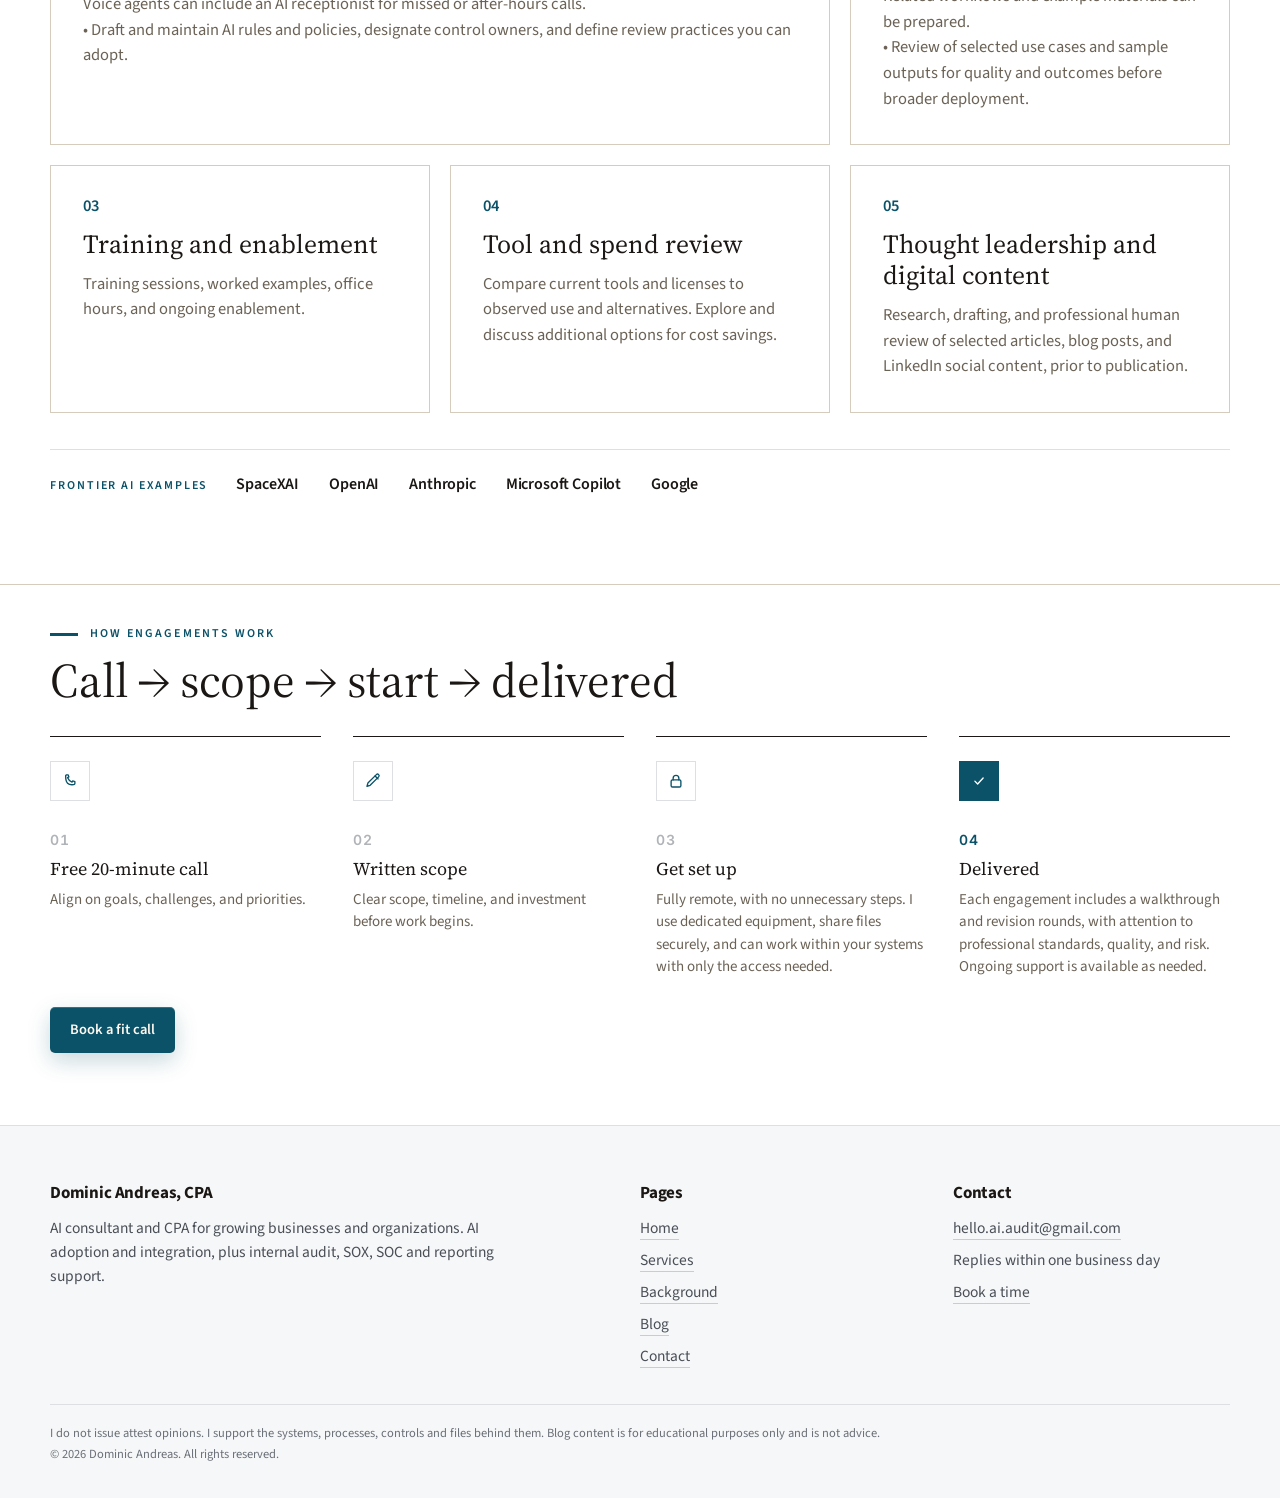
==== commit 77795eb3: "Add files via upload" ====
--- a/index.html
+++ b/index.html
@@ -6,24 +6,23 @@
   <meta name="viewport" content="width=device-width, initial-scale=1" />
   <title>Dominic Andreas, CPA — AI, Internal Audit, SOX, SOC, and Reporting</title>
   <meta name="description" content="Independent fractional AI operator support, internal audit, SOX, and SEC filings." />
-  <meta name="theme-color" content="#1F3D32" />
-  <link rel="icon" href="data:image/svg+xml,%3Csvg xmlns='http://www.w3.org/2000/svg' viewBox='0 0 32 32'%3E%3Ccircle cx='16' cy='16' r='6' fill='%231F3D32'/%3E%3C/svg%3E" />
+  <meta name="theme-color" content="#46382A" />
+  <link rel="icon" href="data:image/svg+xml,%3Csvg xmlns='http://www.w3.org/2000/svg' viewBox='0 0 32 32'%3E%3Ccircle cx='16' cy='16' r='6' fill='%2346382A'/%3E%3C/svg%3E" />
   <link rel="preconnect" href="https://fonts.googleapis.com" />
   <link rel="preconnect" href="https://fonts.gstatic.com" crossorigin />
-  <link href="https://fonts.googleapis.com/css2?family=Source+Sans+3:ital,wght@0,400;0,500;0,600;0,700;1,400&amp;family=Source+Serif+4:ital,opsz,wght@0,8..60,400;0,8..60,600;1,8..60,400&amp;display=swap" rel="stylesheet" />
-  <link href="https://fonts.googleapis.com/css2?family=Montserrat:wght@600&amp;display=swap" rel="stylesheet" />
+  <link href="https://fonts.googleapis.com/css2?family=Source+Sans+3:ital,wght@0,400;0,500;0,600;0,700;1,400&amp;family=Source+Serif+4:ital,opsz,wght@0,8..60,400;0,8..60,600;1,8..60,400&amp;family=Inter:wght@400;500;600;700;800&amp;family=IBM+Plex+Sans:ital,wght@0,400;0,500;0,600;1,400&amp;family=Literata:ital,opsz,wght@0,7..72,400;0,7..72,500;0,7..72,600;1,7..72,400&amp;family=Newsreader:ital,opsz,wght@0,6..72,400;0,6..72,500;0,6..72,600;1,6..72,400&amp;display=swap" rel="stylesheet" />
   <link rel="stylesheet" href="site.css" />
   <style id="page-css">
     :root {
-      --forest: #1F3D32;
-      --forest-2: #18332A;
+      --forest: #46382A;
+      --forest-2: #3E3125;
       --leaf: #7A6540;
       --ink: #1A1714;
       --muted: #6B6256;
       --line: #D6CCBC;
-      --paper: #FFFEF9;
-      --panel: #FFFEF9;
-      --gold: #1F3D32;
+      --paper: #FFFFFF;
+      --panel: #FFFFFF;
+      --gold: #46382A;
       --rule: #D6CCBC;
     }
     body, .small, .logo, button, input, select, textarea, label {
@@ -32,26 +31,31 @@
     h1, h2, h3, h1.page-title {
       font-family: "Source Serif 4", Georgia, serif !important;
     }
+    p, .lead, .intro, .close, .offer-note, .item p, .cell span, footer .wrap {
+      font-family: "Source Sans 3", system-ui, sans-serif !important;
+      font-size: 16.5px;
+    }
     .meta-box h2 { font-family: "Source Sans 3", system-ui, sans-serif; }
-    header { background: #FFFEF9; }
-    ::selection { background: #1F3D32; color: #FFF9F0; }
-    .dot { background: #1F3D32 !important; }
-    .logo svg, .logo img.wordmark, .logo img.wordmark-da { display: block; height: 40px; width: auto; max-width: none; flex-shrink: 0; }
+    header { background: #FFFFFF; }
+    ::selection { background: #46382A; color: #FFF9F0; }
+    .dot { background: #46382A !important; }
+    .logo svg, .logo img.wordmark, .logo img.wordmark-da { display: block; height: 34px; width: auto; }
     .logo .lockup {
       display: flex;
       flex-direction: row;
       align-items: center;
-      gap: 12px;
+      gap: 14px;
     }
     .logo .lockup-name {
       display: flex;
       flex-direction: column;
-      align-items: center;
-      gap: 3px;
+      align-items: flex-start;
+      gap: 4px;
+      line-height: 1;
     }
     .logo .lockup-word,
     .logo .logo-cred {
-      font-family: "Montserrat", "Century Gothic", sans-serif !important;
+      font-family: "Inter", system-ui, sans-serif !important;
       font-weight: 600;
       line-height: 1;
       white-space: nowrap;
@@ -64,93 +68,154 @@
     .logo .logo-cred {
       font-size: 10px;
       letter-spacing: 0.22em;
-      color: #46382A;
-    }
-    .btn { background: #1F3D32 !important; color: #FFF9F0 !important; border-radius: 5px; box-shadow: 0 1px 0 rgba(255,255,255,0.18) inset, 0 8px 22px rgba(31,61,50,0.22); transition: background .15s ease, color .15s ease, box-shadow .15s ease, transform .15s ease; }
-    .btn:hover { background: #18332A !important; transform: translateY(-1px); box-shadow: 0 1px 0 rgba(255,255,255,0.18) inset, 0 8px 22px rgba(31,61,50,0.28); }
-    .btn:focus-visible { outline: 2px solid #1F3D32; outline-offset: 2px; }
+      color: #0B5269;
+    }
+    .btn { background: #0B5269 !important; color: #FFF9F0 !important; border-radius: 5px; box-shadow: 0 1px 0 rgba(255,255,255,0.18) inset, 0 8px 22px rgba(11,82,105,0.22); transition: background .15s ease, color .15s ease, box-shadow .15s ease, transform .15s ease; }
+    .btn:hover { background: #083F51 !important; transform: translateY(-1px); box-shadow: 0 1px 0 rgba(255,255,255,0.18) inset, 0 8px 22px rgba(11,82,105,0.28); }
+    .btn:focus-visible { outline: 2px solid #0B5269; outline-offset: 2px; }
     a.shortcut[href*="contact"] {
-      background: #1F3D32 !important;
+      background: #46382A !important;
       color: #FFF9F0 !important;
-      border-color: #1F3D32;
+      border-color: #46382A;
       border-radius: 5px;
     }
-    a.shortcut[href*="contact"]:hover { background: #18332A; color: #FFF9F0; }
+    a.shortcut[href*="contact"]:hover { background: #3E3125; color: #FFF9F0; }
     .close { max-width: none; }
-    .hero-kicker { font-size: 13px; color: #7A6540; }
+    .hero-kicker { font-size: 13px; color: #0B5269; }
+    .hero-kicker,
+    .offer-kicker,
+    #engagements .small {
+      display: flex;
+      align-items: center;
+      gap: 12px;
+    }
+    .hero-kicker::before,
+    .offer-kicker::before,
+    #engagements .small::before {
+      content: "";
+      width: 28px;
+      height: 3px;
+      background: #0B5269;
+      display: inline-block;
+      flex: none;
+    }
     .cell b { font-size: 14.5px; }
     .cell span { font-size: 16px; }
     .btn.btn-line {
       background: #FFFFFF !important;
       background-color: #FFFFFF !important;
       color: #1A1714 !important;
-      border: 1px solid #1F3D32 !important;
+      border: 1px solid #0B5269 !important;
       border-radius: 5px;
       box-shadow: 0 1px 0 rgba(255,255,255,0.9) inset, 0 10px 28px rgba(26,23,20,0.05);
     }
     .btn.btn-line:hover { background: #FFFFFF !important; background-color: #FFFFFF !important; color: #1A1714 !important; transform: translateY(-1px); box-shadow: 0 6px 18px rgba(26, 23, 20, 0.07); }
-    .btn.btn-line:focus-visible { outline: 2px solid #1F3D32; outline-offset: 2px; }
-    .cta-row { align-items: center; gap: 18px; }
-    .cta-row .cta-text {
-      display: inline-flex;
+    .btn.btn-line:focus-visible { outline: 2px solid #46382A; outline-offset: 2px; }
+    .meta-box { border-left-color: #46382A; }
+    .hero { padding-bottom: 0; border-bottom: 0; }
+    .hero-grid {
+      display: grid;
+      grid-template-columns: 7fr 4fr;
+      column-gap: 72px;
+      row-gap: 32px;
+      border-top: 0;
+      margin-top: 36px;
+      padding-top: 0;
+      align-items: start;
+    }
+    .hero-intro,
+    .hero-core {
+      border-top: 1px solid #121417;
+      padding-top: 24px;
+    }
+    .hero-intro .lead {
+      margin: 0;
+      max-width: none;
+      font-size: 20px;
+      line-height: 1.45;
+      font-weight: 500;
+      letter-spacing: -0.01em;
+      color: #1A1714;
+    }
+    .hero-intro .cta-row { margin-top: 32px; gap: 12px; }
+    .hero-core .core-areas-kicker {
+      margin: 0 0 6px;
+      font-family: "Source Sans 3", system-ui, sans-serif !important;
+      font-size: 12px !important;
+      font-weight: 600;
+      letter-spacing: 0.16em;
+      text-transform: uppercase;
+      line-height: 1.4;
+      color: #0B5269;
+    }
+    .hero-core ul {
+      list-style: none;
+      margin: 0;
+      padding: 0;
+    }
+    .hero-core li {
+      margin: 0;
+      padding: 11px 0;
+      border-bottom: 1px solid #DEDFE2;
+      font-family: "Source Sans 3", system-ui, sans-serif !important;
+      font-size: 15.5px !important;
+      font-weight: 500;
+      line-height: 1.45;
+      color: #1A1714;
+    }
+    .hero-core li::before {
+      content: "•";
+      color: #0B5269;
+      margin-right: 8px;
+    }
+    .hero-grid .stmt {
+      margin: 14px 0 0;
+      font-size: 16px;
+      line-height: 1.6;
+      font-weight: 400;
+      color: #4A4F57;
+    }
+    .hero-grid .lead:empty,
+    .hero-grid .lead:has(> br:only-child) { display: none; }
+    @media (max-width: 880px) {
+      .hero-grid { grid-template-columns: 1fr; gap: 32px; }
+    }
+    .offer-tabs {
+      display: grid;
+      grid-template-columns: repeat(3, 1fr);
+      gap: 0;
+      margin: 0 0 48px;
+      border-top: 1px solid #1A1714;
+      border-bottom: 1px solid #DEDFE2;
+    }
+    .offer-tab {
+      font-family: "Source Serif 4", Georgia, serif;
+      font-size: 18px;
+      line-height: 1.25;
+      text-align: left;
+      color: #6B6256;
+      background: transparent;
+      border: 0;
+      border-radius: 0;
+      padding: 32px 24px 32px 0;
+      cursor: pointer;
+      box-shadow: none;
+      display: grid;
+      grid-template-columns: auto 1fr auto;
+      gap: 16px;
       align-items: center;
-      min-height: 46px;
-      padding: 0;
-      background: none;
-      border: 0;
+      position: relative;
+      transition: color .15s ease;
+    }
+    .offer-tab + .offer-tab {
+      padding-left: 24px;
+      border-left: 1px solid #DEDFE2;
+    }
+    .offer-tab:hover {
+      background: transparent;
+      color: #1A1714;
       box-shadow: none;
-      border-radius: 0;
-      color: #1F3D32;
-      font-family: "Source Sans 3", system-ui, sans-serif;
-      font-size: 14.5px;
-      font-weight: 600;
-      text-decoration: underline;
-      text-underline-offset: 3px;
-    }
-    .cta-row .cta-text:hover { color: #18332A; }
-    .meta-box { border-left-color: #1F3D32; }
-    .hero-top { display: block; }
-    .hero-top h1 { max-width: none; }
-    .hero-top .lead {
-      grid-area: auto;
-      max-width: none;
-      margin-top: 16px;
-      font-size: 16.5px;
-      line-height: 1.55;
-      color: #6B6256;
-    }
-    .hero-top .lead span[style] { font-size: inherit !important; }
-    .hero-top .lead + .lead {
-      margin-top: 16px;
-      font-size: 16.5px;
-      line-height: 1.55;
-      color: #6B6256;
-    }
-    .hero-top .lead:empty,
-    .hero-top .lead:has(> br:only-child) { display: none; }
-    .offer-tabs { display: grid; grid-template-columns: repeat(3, 1fr); gap: 12px; margin: 0 0 28px; }
-    .offer-tab {
-      font-family: "Source Serif 4", Georgia, serif !important;
-      font-size: 24px;
-      font-weight: 500;
-      letter-spacing: -0.02em;
-      line-height: 1.15;
-      text-align: left;
-      color: #1A1714;
-      background: #FFFFFF;
-      border: 1px solid #46382A;
-      border-radius: 6px;
-      padding: 14px 16px;
-      cursor: pointer;
-      transition: border-color .15s ease, box-shadow .15s ease, background .15s ease, transform .15s ease;
-      box-shadow: 0 1px 0 rgba(255,255,255,0.9) inset, 0 10px 28px rgba(26,23,20,0.05);
-    }
-    .offer-tab:hover {
-      border-color: color-mix(in srgb, #46382A 55%, #D6CCBC);
-      box-shadow:
-        inset 0 0 0 1px color-mix(in srgb, #46382A 35%, transparent),
-        0 6px 18px rgba(26, 23, 20, 0.07);
-      transform: translateY(-1px);
+      transform: none;
     }
     .offer-tab:focus-visible {
       outline: 2px solid #46382A;
@@ -158,23 +223,24 @@
     }
     .offer-tab .tab-n {
       display: block;
-      font-family: "IBM Plex Sans", system-ui, sans-serif;
-      font-size: 12px;
-      letter-spacing: 0.14em;
-      font-weight: 600;
-      margin-bottom: 6px;
-      color: #7A6540;
-    }
-    .offer-tab { position: relative; padding-right: 48px; }
+      font-family: "Inter", system-ui, sans-serif;
+      font-size: 14px;
+      font-weight: 600;
+      letter-spacing: 0.04em;
+      font-variant-numeric: tabular-nums;
+      margin: 0;
+      color: #9A9EA5;
+    }
+    .offer-tab .tab-label { min-width: 0; }
     .offer-tab .card-chevron {
-      position: absolute;
-      right: 12px;
-      top: 50%;
-      width: 28px;
-      height: 28px;
-      margin-top: -14px;
-      border-radius: 50%;
-      border: 1px solid currentColor;
+      position: static;
+      right: auto;
+      top: auto;
+      width: auto;
+      height: auto;
+      margin: 0;
+      border-radius: 0;
+      border: 0;
       display: flex;
       align-items: center;
       justify-content: center;
@@ -182,8 +248,22 @@
     }
     .offer-tab .card-chevron svg { display: block; }
     .offer-tab[aria-selected="true"] .card-chevron { transform: rotate(180deg); }
-    .offer-tab[aria-selected="true"] { background: #1F3D32; color: #FFF9F0; border-color: #1F3D32; }
-    .offer-tab[aria-selected="true"] .tab-n { color: #F0E6D4; }
+    .offer-tab[aria-selected="true"] {
+      background: transparent;
+      color: #0B5269;
+      border-color: transparent;
+      box-shadow: none;
+    }
+    .offer-tab[aria-selected="true"]::after {
+      content: "";
+      position: absolute;
+      left: 0;
+      right: 0;
+      bottom: -1px;
+      height: 2px;
+      background: #0B5269;
+    }
+    .offer-tab[aria-selected="true"] .tab-n { color: #0B5269; }
     .offer-tab[aria-selected="true"]:hover {
       transform: none;
       box-shadow: none;
@@ -193,42 +273,156 @@
     .wrap:has(#tab-automation[aria-selected="true"]) #panel-automation,
     .wrap:has(#tab-services[aria-selected="true"]) #panel-services,
     .wrap:has(#tab-filings[aria-selected="true"]) #panel-filings { display: block !important; }
-    .offer-kicker { margin: 0 0 14px; }
+    .offer-kicker { margin: 0 0 14px; color: #0B5269; }
     .offer-note {
-      margin: -4px 0 18px;
+      margin: -4px 0 28px;
       color: var(--muted);
       font-size: 16.5px;
       line-height: 1.45;
     }
-    #engagements { border-top: 1px solid var(--rule); padding-bottom: 72px; }
-    #panel-automation .item:last-child { border-bottom: 0; }
+    #services .offer-panel .band-head {
+      display: grid;
+      grid-template-columns: 7fr 5fr;
+      gap: 48px;
+      margin-bottom: 44px;
+      align-items: end;
+    }
+    #services .offer-panel .band-head h2 { margin: 0; }
+    #services .offer-panel .band-head .intro {
+      grid-column: 2;
+      grid-row: 1;
+      max-width: none;
+      margin: 0;
+      align-self: end;
+    }
+    #services .stack {
+      display: grid;
+      gap: 20px;
+      border-top: 0;
+      margin-top: 0;
+    }
+    #services #panel-automation .stack { grid-template-columns: repeat(3, 1fr); }
+    #services #panel-automation .stack > .item:first-child { grid-column: span 2; }
+    #services #panel-services .stack,
+    #services #panel-filings .stack { grid-template-columns: repeat(2, 1fr); }
+    #services .item {
+      display: flex;
+      flex-direction: column;
+      align-items: flex-start;
+      text-align: left;
+      gap: 0;
+      background: #FFFFFF;
+      border: 1px solid #D6CCBC;
+      padding: 32px;
+    }
+    #services .item .n {
+      padding-top: 0;
+      margin: 0;
+      line-height: 1;
+      color: #0B5269;
+    }
+    #services .item h3 {
+      grid-column: auto;
+      margin: 14px 0 12px;
+    }
+    #services .item p {
+      grid-column: auto;
+      margin: 0;
+    }
+    #services .close {
+      border-left: 2px solid #1F3D32;
+      padding: 4px 0 4px 20px;
+      margin-top: 32px;
+      max-width: none;
+    }
+    #services .ai-models {
+      margin-top: 36px;
+      display: flex;
+      align-items: baseline;
+      gap: 28px;
+      flex-wrap: wrap;
+      border-top: 1px solid #DEDFE2;
+      padding-top: 22px;
+    }
+    #services .ai-models-cap {
+      margin: 0;
+      font-family: "Source Sans 3", system-ui, sans-serif;
+      font-size: 12px;
+      font-weight: 600;
+      letter-spacing: 0.16em;
+      text-transform: uppercase;
+      color: #0B5269;
+      white-space: nowrap;
+    }
+    #services .ai-models-row {
+      display: flex;
+      flex-wrap: wrap;
+      gap: 30px;
+      align-items: baseline;
+    }
+    #services .ai-models-name {
+      font-family: "Source Sans 3", system-ui, sans-serif;
+      font-weight: 600;
+      font-size: 16px;
+      letter-spacing: -0.01em;
+      color: #1A1714;
+      white-space: nowrap;
+    }
+    #engagements { border-top: 1px solid var(--rule); padding-bottom: 72px; background: #FFFFFF; }
     #engagements .close { margin-top: 16px; }
-    #engagements .small { margin: 0 0 10px; }
+    #engagements .small { margin: 0 0 10px; color: #0B5269; }
     #engagements h2 { margin: 0 0 8px; }
     #engagements .stack {
       display: grid;
       grid-template-columns: repeat(4, 1fr);
-      gap: 16px;
+      gap: 32px;
       border-top: 0;
-      margin-top: 0;
-    }
-    #engagements .item:first-child { padding-top: 20px; }
+      margin-top: 28px;
+      position: relative;
+    }
     #engagements .item {
       display: flex;
       flex-direction: column;
       align-items: flex-start;
+      text-align: left;
       gap: 8px;
       background: transparent;
-      border: 1px solid #D6CCBC;
-      border-radius: 6px;
-      padding: 20px 18px;
+      border: 0;
+      border-radius: 0;
+      border-top: 1px solid #1A1714;
+      padding: 24px 0 0;
       row-gap: 8px;
       column-gap: 0;
       grid-template-columns: none;
-      border-bottom: 1px solid #D6CCBC;
+      border-bottom: 0;
+      position: relative;
+      z-index: 1;
+    }
+    #engagements .step-icon {
+      width: 40px;
+      height: 40px;
+      border-radius: 0;
+      background: #FFFFFF;
+      color: #0B5269;
+      border: 1px solid #DEDFE2;
+      display: flex;
+      align-items: center;
+      justify-content: center;
+      margin: 0 0 20px;
+      flex: none;
+    }
+    #engagements .stack > .item:last-of-type .step-icon {
+      background: #0B5269;
+      border-color: #0B5269;
+      color: #FFFFFF;
+    }
+    #engagements .step-icon svg {
+      width: 18px;
+      height: 18px;
+      display: block;
     }
     #engagements .item h3,
-    #engagements .item p { grid-column: auto; margin: 0; }
+    #engagements .item p { grid-column: auto; margin: 0; text-align: left; }
     #engagements .item h3 { font-size: 18px; line-height: 1.25; color: #1A1714; }
     #engagements .item p { font-size: 15px; line-height: 1.5; color: #6B6256; }
     #engagements .item .n {
@@ -237,59 +431,42 @@
       height: auto;
       border-radius: 0;
       background: none;
-      color: #7A6540;
-      font-family: "IBM Plex Sans", system-ui, sans-serif;
-      font-size: 12px;
-      letter-spacing: 0.14em;
+      color: #B0B4B8;
+      font-family: "Inter", system-ui, sans-serif;
+      font-size: 14px;
+      letter-spacing: 0.04em;
       font-weight: 600;
       font-variant-numeric: tabular-nums;
       padding: 0;
-    }
-
-    #engagements .step-icon {
-      width: 56px;
-      height: 56px;
-      border-radius: 50%;
-      background: #1F3D32;
-      color: #FFF9F0;
-      display: flex;
-      align-items: center;
-      justify-content: center;
-      margin: 0 0 4px;
-      flex: none;
-    }
-    #engagements .step-icon svg {
-      width: 22px;
-      height: 22px;
-      display: block;
-    }
-    #engagements .eng-cta { margin-top: 22px; }
+      text-transform: none;
+    }
+    #engagements .stack > .item:last-of-type .n { color: #0B5269; }
+    #engagements .eng-cta { margin-top: 28px; }
     @media (max-width: 900px) {
-      #engagements .stack { grid-template-columns: repeat(2, 1fr); }
+      #engagements .stack { grid-template-columns: repeat(2, 1fr); gap: 36px 16px; }
     }
     @media (max-width: 560px) {
       #engagements .stack { grid-template-columns: 1fr; }
     }
-
     .ai-chips {
       display: flex;
       flex-wrap: wrap;
       gap: 8px;
       width: 100%;
-      margin: 10px 0 4px;
-    }
-    #panel-automation .ai-chips + br { display: none; }
+      margin: 12px 0 10px;
+    }
     .ai-chip {
       display: inline-flex;
       align-items: center;
       gap: 7px;
-      background: #D4E3DA;
-      color: #1F3D32;
-      border-radius: 999px;
-      padding: 7px 12px 7px 10px;
+      background: #F6F7F8;
+      color: #1A1714;
+      border: 1px solid #DEDFE2;
+      border-radius: 4px;
+      padding: 6px 11px;
       font-family: "Source Sans 3", system-ui, sans-serif;
       font-size: 13.5px;
-      font-weight: 600;
+      font-weight: 500;
       line-height: 1.2;
       white-space: nowrap;
     }
@@ -304,121 +481,120 @@
       font-weight: 600;
     }
 
+    .hero {
+      background: #FFFFFF;
+    }
+    .hero .strip {
+      background: transparent;
+      color: #1A1714;
+      margin-top: 88px;
+      border-radius: 0;
+      border-top: 1px solid #121417;
+      border-bottom: 1px solid #DEDFE2;
+      padding: 0;
+      font-variant-numeric: tabular-nums lining-nums;
+    }
+    .hero .strip .cell { padding: 28px 24px 32px 0; }
+    .hero .strip .cell + .cell { padding-left: 24px; border-left: 1px solid #DEDFE2; }
+    .hero .strip .cell b {
+      color: #1A1714;
+      font-size: 13px;
+      letter-spacing: 0.1em;
+      font-weight: 600;
+      text-transform: uppercase;
+      font-variant-numeric: tabular-nums lining-nums;
+      margin-bottom: 10px;
+      line-height: 1.35;
+    }
+    .hero .strip .cell:nth-child(1) b {
+      font-size: 56px;
+      letter-spacing: -0.03em;
+      line-height: 1;
+      text-transform: none;
+      font-weight: 600;
+      color: #0B5269;
+    }
+    .hero .strip .cell:nth-child(2) b {
+      font-size: 40px;
+      letter-spacing: -0.03em;
+      line-height: 1;
+      text-transform: none;
+      font-weight: 600;
+      color: #1A1714;
+    }
+    .hero .strip .cell span { color: #4A4F57; font-size: 15px; }
+    @media (max-width: 880px) {
+      .hero .strip { margin-top: 48px; padding: 0; }
+      .hero .strip .cell { padding: 20px 0; }
+      .hero .strip .cell + .cell { border-left: 0; padding-left: 0; border-top: 1px solid #DEDFE2; }
+      .hero .strip .cell:nth-child(1) b { font-size: 42px; }
+      .hero .strip .cell:nth-child(2) b { font-size: 32px; }
+    }
+    @media (max-width: 800px) {
+      .offer-tabs { grid-template-columns: 1fr; }
+      .offer-tab + .offer-tab { padding-left: 0; border-left: 0; border-top: 1px solid #DEDFE2; }
+      #services .offer-panel .band-head { grid-template-columns: 1fr; gap: 16px; align-items: start; }
+      #services .offer-panel .band-head .intro { grid-column: auto; grid-row: auto; }
+      #services #panel-automation .stack,
+      #services #panel-services .stack,
+      #services #panel-filings .stack { grid-template-columns: 1fr; }
+      #services #panel-automation .stack > .item:first-child { grid-column: auto; }
+    }
+
     footer.site-foot {
-      background: #1F3D32;
-      color: #FFF9F0;
-      border-top: 0;
+      background: #F6F7F8;
+      color: #1A1714;
+      border-top: 1px solid #DEDFE2;
       padding: 56px 0 32px;
       font-size: 15px;
     }
     footer.site-foot .wrap {
       font-size: 15px;
-      color: #FFF9F0;
+      color: #4A4F57;
     }
     footer.site-foot .foot-grid {
       display: grid;
-      grid-template-columns: 1.4fr 1fr 1fr;
+      grid-template-columns: 2fr 1fr 1fr;
       gap: 36px;
       align-items: start;
     }
     footer.site-foot h3 {
       font-family: "Source Sans 3", system-ui, sans-serif !important;
-      font-size: 16px !important;
-      font-weight: 600;
-      letter-spacing: 0.02em;
+      font-size: 17px !important;
+      font-weight: 700;
+      letter-spacing: -0.01em;
       line-height: 1.3;
-      color: #FFF9F0;
+      color: #1A1714;
       margin: 0 0 12px;
     }
     footer.site-foot p,
     footer.site-foot li {
       font-family: "Source Sans 3", system-ui, sans-serif !important;
-      font-size: 15px !important;
+      font-size: 15.5px !important;
       line-height: 1.55;
-      color: #FFF9F0;
-      margin: 0;
-    }
-    footer.site-foot .foot-brand p { max-width: 36ch; }
+      color: #4A4F57;
+      margin: 0;
+    }
+    footer.site-foot .foot-brand p { max-width: 460px; }
     footer.site-foot ul { list-style: none; padding: 0; margin: 0; }
     footer.site-foot li + li { margin-top: 8px; }
     footer.site-foot a {
-      color: #FFF9F0;
-      text-decoration: underline;
-      text-underline-offset: 3px;
-    }
-    footer.site-foot a:hover { color: #F0E6D4; }
+      color: #4A4F57;
+      text-decoration: none;
+      border-bottom: 1px solid #C9CCD1;
+    }
+    footer.site-foot a:hover { color: #0B5269; border-bottom-color: #0B5269; }
     footer.site-foot .legal {
-      border-top: 1px solid #2F4F43;
+      border-top: 1px solid #DEDFE2;
       margin-top: 36px;
       padding-top: 18px;
       font-family: "Source Sans 3", system-ui, sans-serif !important;
-      font-size: 13px !important;
-      line-height: 1.55;
-      color: #E7DDCB;
+      font-size: 12.5px !important;
+      line-height: 1.7;
+      color: #6A6F77;
     }
     @media (max-width: 800px) {
       footer.site-foot .foot-grid { grid-template-columns: 1fr; gap: 28px; }
-    }
-    .offer-panel .band-head { grid-template-columns: 1fr; }
-    .offer-panel .band-head .intro { max-width: none; }
-    .hero {
-      background: #FFFEF9;
-    }
-    .hero .strip {
-      background: #F8F4EC;
-      color: #1A1714;
-      margin-top: 52px;
-      border-radius: 4px;
-      border-top: 2px solid #B08D57;
-      padding: 24px 8px 24px 24px;
-      font-variant-numeric: tabular-nums lining-nums;
-    }
-    .hero .strip .cell { padding-top: 0; }
-    .hero .strip .cell + .cell { border-left: 1px solid #C9BBA3; }
-    .hero .strip .cell b {
-      color: #7A6540;
-      font-size: 13px;
-      letter-spacing: 0.1em;
-      font-weight: 700;
-      font-variant-numeric: tabular-nums lining-nums;
-      margin-bottom: 8px;
-    }
-    .hero .strip .cell span { color: #6B6256; }
-    @media (max-width: 880px) {
-      .hero .strip { margin-top: 36px; padding: 8px 20px; }
-      .hero .strip .cell { padding: 16px 0; }
-      .hero .strip .cell + .cell { border-left: 0; border-top: 1px solid #C9BBA3; }
-    }
-    .ai-models { margin: 18px 0 0; }
-    .ai-models-cap {
-      font-size: 12px;
-      letter-spacing: 0.12em;
-      text-transform: uppercase;
-      font-weight: 600;
-      color: var(--muted);
-      margin: 0 0 12px;
-    }
-    .ai-models-row {
-      display: flex;
-      flex-wrap: nowrap;
-      width: 100%;
-      justify-content: space-between;
-      align-items: center;
-      gap: 12px;
-    }
-    .ai-models-lockup {
-      display: inline-flex;
-      align-items: center;
-      gap: 8px;
-      font-family: Georgia, serif;
-      font-size: 16px;
-      color: var(--ink);
-      white-space: nowrap;
-    }
-    .ai-models-row img { height: 26px; width: auto; max-width: 180px; display: block; }
-    @media (max-width: 800px) {
-      .offer-tabs { grid-template-columns: 1fr; }
-      .ai-models-row { flex-wrap: wrap; justify-content: flex-start; row-gap: 16px; }
     }
 
     a.page-edit {
@@ -426,7 +602,7 @@
       z-index: 40;
       right: 18px;
       bottom: 18px;
-      background: #1F3D32;
+      background: #46382A;
       color: #FFF9F0;
       font-family: "Source Sans 3", system-ui, sans-serif;
       font-size: 14px;
@@ -435,7 +611,7 @@
       padding: 10px 16px;
       border-radius: 5px;
     }
-    a.page-edit:hover { background: #18332A; }
+    a.page-edit:hover { background: #3E3125; }
   </style>
 </head>
 <body>
@@ -443,7 +619,7 @@
     <div class="wrap nav">
       <a class="logo" href="index.html" aria-label="Dominic Andreas, CPA"><span class="lockup"><img class="wordmark-da" src="da-monogram.png" alt="" height="40"><span class="lockup-name"><span class="lockup-word">DOMINIC ANDREAS</span><span class="logo-cred">CPA</span></span></span></a>
       <nav class="nav-right" aria-label="Primary">
-        <a href="index.html#services">Services</a>
+        <a href="#services">Services</a>
         <a href="background.html">Background</a>
         <a href="blog/index.html">Blog</a>
         <a href="contact.html">Contact</a>
@@ -456,15 +632,14 @@
       <div class="wrap">
         <p class="small hero-kicker">AI CONSULTANT · certified public accountant</p>
         <h1 id="hero-title">AI-first leadership that fuels growth — when you need it, for as long as you need it.</h1>
-        <div class="hero-top">
-          <p class="lead">Leadership and targeted support for startups, small and medium-sized businesses, and other organizations.<br><br>I support four core areas:<br>• AI and automation advisory, operations, and governance<br>• Internal audit and Sarbanes-Oxley (SOX) controls<br>• System and Organization Controls (SOC) examinations<br>• Accounting closes and financial reporting<br><br>AI has arrived as leverage, and this is the window to use it. Lead the change with a trusted advisor and operator beside you.</p></div>
-        <div class="cta-row">
+        <div class="hero-grid"><div class="hero-intro"><p class="lead">Leadership and targeted support for startups, small and medium-sized businesses, and other organizations.</p><p class="lead stmt">AI has arrived as leverage, and this is the window to use it. Lead the change with a trusted advisor and operator beside you.</p><div class="cta-row">
           <a class="btn btn-line" href="#services">See the services</a>
           <a class="btn" href="contact.html">Book a fit call</a>
-        </div>
+        </div></div><div class="hero-core"><p class="core-areas-kicker">I support four core areas:</p><ul><li>AI and automation advisory, operations, and governance</li><li>Internal audit and Sarbanes-Oxley (SOX) controls</li><li>System and Organization Controls (SOC) examinations</li><li>Accounting closes and financial reporting</li></ul></div></div>
+        
         <div class="strip" role="list">
+          <div class="cell" role="listitem"><b>11+</b><span>Years of audit, accounting, finance, and quality leadership</span></div>
           <div class="cell" role="listitem"><b>CPA</b><span>Licensed Certified Public Accountant</span></div>
-          <div class="cell" role="listitem"><b>11+</b><span>Years of audit, accounting, finance, and quality leadership</span></div>
           <div class="cell" role="listitem"><b>Human-led · scoped engagements · remote</b><span>Technical, innovative, practical, and accountable<br></span></div>
           <div class="cell" role="listitem"><b>INDUSTRIES</b><span>Financial services, technology, consumer products and goods, nonprofit, government, healthcare, and beyond</span></div>
         </div>
@@ -473,20 +648,17 @@
 
     <section class="band" id="services" aria-labelledby="services-title">
       <div class="wrap">
-        <p class="small offer-kicker"><span style="font-size: 13px;">services</span></p>
+        <p class="small offer-kicker">Services</p>
         <p class="offer-note">Click each service to see how I support it</p>
         <div class="offer-tabs" role="tablist" aria-label="Services">
-          <button type="button" class="offer-tab" role="tab" id="tab-automation" aria-selected="true" aria-controls="panel-automation"><span class="tab-n">01</span>AI and automation<span class="card-chevron" aria-hidden="true"><svg viewBox="0 0 24 24" width="14" height="14" fill="none" stroke="currentColor" stroke-width="2" stroke-linecap="round" stroke-linejoin="round"><polyline points="6 9 12 15 18 9"></polyline></svg></span></button>
-          <button type="button" class="offer-tab" role="tab" id="tab-services" aria-selected="false" aria-controls="panel-services"><span class="tab-n">02</span>Audit support and controls<span class="card-chevron" aria-hidden="true"><svg viewBox="0 0 24 24" width="14" height="14" fill="none" stroke="currentColor" stroke-width="2" stroke-linecap="round" stroke-linejoin="round"><polyline points="6 9 12 15 18 9"></polyline></svg></span></button>
-          <button type="button" class="offer-tab" role="tab" id="tab-filings" aria-selected="false" aria-controls="panel-filings"><span class="tab-n">03</span>Accounting and financial reporting<span class="card-chevron" aria-hidden="true"><svg viewBox="0 0 24 24" width="14" height="14" fill="none" stroke="currentColor" stroke-width="2" stroke-linecap="round" stroke-linejoin="round"><polyline points="6 9 12 15 18 9"></polyline></svg></span></button>
+          <button type="button" class="offer-tab" role="tab" id="tab-automation" aria-selected="true" aria-controls="panel-automation"><span class="tab-n">01</span><span class="tab-label">AI and automation</span><span class="card-chevron" aria-hidden="true"><svg viewBox="0 0 24 24" width="14" height="14" fill="none" stroke="currentColor" stroke-width="2" stroke-linecap="round" stroke-linejoin="round"><polyline points="6 9 12 15 18 9"></polyline></svg></span></button>
+          <button type="button" class="offer-tab" role="tab" id="tab-services" aria-selected="false" aria-controls="panel-services"><span class="tab-n">02</span><span class="tab-label">Audit support and controls</span><span class="card-chevron" aria-hidden="true"><svg viewBox="0 0 24 24" width="14" height="14" fill="none" stroke="currentColor" stroke-width="2" stroke-linecap="round" stroke-linejoin="round"><polyline points="6 9 12 15 18 9"></polyline></svg></span></button>
+          <button type="button" class="offer-tab" role="tab" id="tab-filings" aria-selected="false" aria-controls="panel-filings"><span class="tab-n">03</span><span class="tab-label">Accounting and financial reporting</span><span class="card-chevron" aria-hidden="true"><svg viewBox="0 0 24 24" width="14" height="14" fill="none" stroke="currentColor" stroke-width="2" stroke-linecap="round" stroke-linejoin="round"><polyline points="6 9 12 15 18 9"></polyline></svg></span></button>
         </div>
         <div class="offer-panel" id="panel-services" role="tabpanel" aria-labelledby="tab-services" hidden="">
         <div class="band-head">
-          <div>
-            <h2 id="services-title">Internal audit, SOX, and SOC capacity that closes findings</h2>
-            <p class="intro">Planning, testing, reporting, and follow-up so findings close and the file holds up. Through the audit cycle, we also coordinate with external auditors — PBC request tracking, workpapers, evidence assembly, and clear communication.</p>
-          </div>
-        </div>
+          
+        <h2 id="services-title">Internal audit, SOX, and SOC capacity that closes findings</h2><p class="intro">Planning, testing, reporting, and follow-up so findings close and the file holds up. Through the audit cycle, we also coordinate with external auditors — PBC request tracking, workpapers, evidence assembly, and clear communication.</p></div>
         <div class="stack">
           <article class="item">
             <div class="n">01</div>
@@ -513,13 +685,9 @@
         </div>
         <div class="offer-panel" id="panel-automation" role="tabpanel" aria-labelledby="tab-automation">
         <div class="band-head">
-          <div>
-            <h2 id="automation-title">AI that is governed, reviewed, and in production</h2>
-            <p class="intro">Integrating tools such as AI and workflow automation can increase productivity and efficiency, reduce administrative load, and free up time for higher-value or professional judgment work. I help adopt or deepen AI that is governed, reviewed, and documented.&nbsp;</p>
-          </div>
-        </div>
-
-<div class="stack"><article class="item"><div class="n">01</div><h3>Fractional AI lead</h3><p>Advisory and implementation support covering data wrangling, strategic roadmap development, AI setup, operating practices, workflow design, periodic planning reviews, training, and coordination.<br>• Scope can include the following, where they add value:<br><span class="ai-chips" contenteditable="false"><span class="ai-chip"><svg viewBox="0 0 24 24" fill="none" stroke="currentColor" stroke-width="1.8" stroke-linecap="round" stroke-linejoin="round" aria-hidden="true"><path d="M5 6.2h14v9.5H9.4L5 19.2V6.2z"></path></svg>Conversational agents</span><span class="ai-chip"><svg viewBox="0 0 24 24" fill="none" stroke="currentColor" stroke-width="1.8" stroke-linecap="round" stroke-linejoin="round" aria-hidden="true"><circle cx="9" cy="8" r="2.3"></circle><path d="M4.6 17c.5-2.6 2.3-4 4.4-4s3.9 1.4 4.4 4"></path><circle cx="16.2" cy="8.4" r="1.9"></circle><path d="M13.2 17c.3-1.7 1.5-3 3-3.2 1.6.2 2.8 1.4 3.2 3.2"></path></svg>Agent or bot teams</span><span class="ai-chip"><svg viewBox="0 0 24 24" fill="none" stroke="currentColor" stroke-width="1.8" stroke-linecap="round" stroke-linejoin="round" aria-hidden="true"><path d="M7 4h2.4l.8 2.6-1.6.9a10 10 0 0 0 5.4 5.4l.9-1.6 2.6.8v2.4c0 .7-.6 1.4-1.4 1.4C9.2 16.1 6.4 13.3 6.4 5.4 6.4 4.6 7 4 7.8 4Z"></path></svg>Voice agents</span><span class="ai-chip"><svg viewBox="0 0 24 24" fill="none" stroke="currentColor" stroke-width="1.8" stroke-linecap="round" stroke-linejoin="round" aria-hidden="true"><rect x="4" y="4" width="6.2" height="6.2" rx="1"></rect><rect x="13.8" y="4" width="6.2" height="6.2" rx="1"></rect><rect x="4" y="13.8" width="6.2" height="6.2" rx="1"></rect><rect x="13.8" y="13.8" width="6.2" height="6.2" rx="1"></rect></svg>Custom internal tools &amp; dashboards</span><span class="ai-chip"><span class="ai-chip-sigma" aria-hidden="true">Σ</span>Excel macros &amp; templates</span></span><br>Voice agents can include an AI receptionist for missed or after-hours calls.<br>• Draft and maintain AI rules and policies, designate control owners, and define review practices you can adopt.</p></article>
+          
+        <h2 id="automation-title">AI that is governed, reviewed, and in production</h2><p class="intro">Integrating tools such as AI and workflow automation can increase productivity and efficiency, reduce administrative load, and free up time for higher-value or professional judgment work. I help adopt or deepen AI that is governed, reviewed, and documented.&nbsp;</p></div>
+        <div class="stack"><article class="item"><div class="n">01</div><h3>Fractional AI lead</h3><p>Advisory and implementation support covering data wrangling, strategic roadmap development, AI setup, operating practices, workflow design, periodic planning reviews, training, and coordination.<br>• Scope can include the following, where they add value:<br><span class="ai-chips" contenteditable="false"><span class="ai-chip"><svg viewBox="0 0 24 24" fill="none" stroke="currentColor" stroke-width="1.8" stroke-linecap="round" stroke-linejoin="round" aria-hidden="true"><path d="M5 6.2h14v9.5H9.4L5 19.2V6.2z"></path></svg>Conversational agents</span><span class="ai-chip"><svg viewBox="0 0 24 24" fill="none" stroke="currentColor" stroke-width="1.8" stroke-linecap="round" stroke-linejoin="round" aria-hidden="true"><circle cx="9" cy="8" r="2.3"></circle><path d="M4.6 17c.5-2.6 2.3-4 4.4-4s3.9 1.4 4.4 4"></path><circle cx="16.2" cy="8.4" r="1.9"></circle><path d="M13.2 17c.3-1.7 1.5-3 3-3.2 1.6.2 2.8 1.4 3.2 3.2"></path></svg>Agent or bot teams</span><span class="ai-chip"><svg viewBox="0 0 24 24" fill="none" stroke="currentColor" stroke-width="1.8" stroke-linecap="round" stroke-linejoin="round" aria-hidden="true"><path d="M7 4h2.4l.8 2.6-1.6.9a10 10 0 0 0 5.4 5.4l.9-1.6 2.6.8v2.4c0 .7-.6 1.4-1.4 1.4C9.2 16.1 6.4 13.3 6.4 5.4 6.4 4.6 7 4 7.8 4Z"></path></svg>Voice agents</span><span class="ai-chip"><svg viewBox="0 0 24 24" fill="none" stroke="currentColor" stroke-width="1.8" stroke-linecap="round" stroke-linejoin="round" aria-hidden="true"><rect x="4" y="4" width="6.2" height="6.2" rx="1"></rect><rect x="13.8" y="4" width="6.2" height="6.2" rx="1"></rect><rect x="4" y="13.8" width="6.2" height="6.2" rx="1"></rect><rect x="13.8" y="13.8" width="6.2" height="6.2" rx="1"></rect></svg>Custom internal tools &amp; dashboards</span><span class="ai-chip"><span class="ai-chip-sigma" aria-hidden="true">Σ</span>Excel macros &amp; templates</span></span>Voice agents can include an AI receptionist for missed or after-hours calls.<br>• Draft and maintain AI rules and policies, designate control owners, and define review practices you can adopt.</p></article>
           <article class="item">
             <div class="n">02</div>
             <h3>Use case assessment and quality review</h3>
@@ -539,25 +707,12 @@
             <div class="n">05</div>
             <h3>Thought leadership and digital content</h3>
             <p>Research, drafting, and professional human review of selected articles, blog posts, and LinkedIn social content, prior to publication.</p>
-          </article></div>
-        <div class="ai-models">
-          <p class="ai-models-cap">Frontier AI examples</p>
-          <div class="ai-models-row">
-            <img alt="SpaceXAI" src="[data-uri]">
-    <span class="ai-models-lockup"><img alt="" src="[data-uri]"><span>OpenAI</span></span>
-    <img alt="Anthropic" src="[data-uri]">
-    <span class="ai-models-lockup"><img alt="Microsoft" src="[data-uri]"><img alt="Copilot" src="[data-uri]"></span>
-    <img alt="Google" src="[data-uri]">
-          </div>
-        </div>
+          </article></div><div class="ai-models"><p class="ai-models-cap">Frontier AI examples</p><div class="ai-models-row"><span class="ai-models-name">SpaceXAI</span><span class="ai-models-name">OpenAI</span><span class="ai-models-name">Anthropic</span><span class="ai-models-name">Microsoft Copilot</span><span class="ai-models-name">Google</span></div></div>
         </div>
         <div class="offer-panel" id="panel-filings" role="tabpanel" aria-labelledby="tab-filings" hidden="">
         <div class="band-head">
-          <div>
-            <h2 id="filings-title">Accounting close, reporting, SEC filings, and more for lean teams</h2>
-            <p class="intro">Accounting and period-end closes, financial reporting, and SEC filings — for when the work has to hold up. Through the audit cycle, we also coordinate with external auditors — PBC request tracking, workpapers, evidence assembly, and clear communication.</p>
-          </div>
-        </div>
+          
+        <h2 id="filings-title">Accounting close, reporting, SEC filings, and more for lean teams</h2><p class="intro">Accounting and period-end closes, financial reporting, and SEC filings — for when the work has to hold up. Through the audit cycle, we also coordinate with external auditors — PBC request tracking, workpapers, evidence assembly, and clear communication.</p></div>
         <div class="stack">
           <article class="item">
             <div class="n">01</div>
@@ -577,14 +732,13 @@
           <article class="item">
             <div class="n">04</div>
             <h3>Technical accounting support</h3>
-            <p>Clear memo-ready analysis on complex or first-time topics.<br>• Research and documentation for complex GAAP or disclosure questions, and support. For example, when new to SEC reporting or adopting new accounting standards.</p>
+            <p>Clear memo-ready analysis on complex or first-time topics. <br>• Research and documentation for complex GAAP or disclosure questions, and support. For example, when new to SEC reporting or adopting new accounting standards.</p>
           </article>
         </div>
         <p class="close">Once the process is sound, repeatable steps can be automated, with governance and quality gates.</p>
         </div>
       </div>
     </section>
-    
 
     <section class="band" id="engagements" aria-labelledby="engagements-title">
       <div class="wrap">
@@ -592,30 +746,33 @@
         <h2 id="engagements-title">Call → scope → start → delivered</h2>
         <div class="stack">
           <article class="item">
+            
             <div class="step-icon" aria-hidden="true"><svg viewBox="0 0 24 24" fill="none" stroke="currentColor" stroke-width="1.8" stroke-linecap="round" stroke-linejoin="round"><path d="M7 3.8h2.6l.9 2.8-1.7 1a11 11 0 0 0 5.9 5.9l1-1.7 2.8.9v2.6c0 .8-.7 1.5-1.5 1.5C9.4 17.8 6.2 14.6 6.2 5.3 6.2 4.5 6.9 3.8 7.7 3.8Z"></path></svg></div><div class="n">01</div>
-            <h3>Free 20-minute call</h3>
-            <p>Align on goals, challenges, and priorities.</p>
-          </article>
-          <article class="item">
+            <h3>Free 20-minute call</h3><p>Align on goals, challenges, and priorities.</p>
+            
+          </article>
+          <article class="item">
+            
             <div class="step-icon" aria-hidden="true"><svg viewBox="0 0 24 24" fill="none" stroke="currentColor" stroke-width="1.8" stroke-linecap="round" stroke-linejoin="round"><path d="M16.5 3.5a2.1 2.1 0 0 1 3 3L8.2 17.8 4 19l1.2-4.2L16.5 3.5z"></path><path d="M14.8 5.2 18.8 9.2"></path></svg></div><div class="n">02</div>
-            <h3>Written scope</h3>
-            <p>Clear scope, timeline, and investment before work begins.</p>
-          </article>
-          <article class="item">
+            <h3>Written scope</h3><p>Clear scope, timeline, and investment before work begins.</p>
+            
+          </article>
+          <article class="item">
+            
             <div class="step-icon" aria-hidden="true"><svg viewBox="0 0 24 24" fill="none" stroke="currentColor" stroke-width="1.8" stroke-linecap="round" stroke-linejoin="round"><rect x="5.5" y="10.5" width="13" height="9.5" rx="1.8"></rect><path d="M8.2 10.5V8.2a3.8 3.8 0 0 1 7.6 0v2.3"></path></svg></div><div class="n">03</div>
-            <h3>Get set up</h3>
-            <p>Fully remote, with no unnecessary steps. I use dedicated equipment, share files securely, and work within your systems with only the access needed.</p>
-          </article>
-          <article class="item">
+            <h3>Get set up</h3><p>Fully remote, with no unnecessary steps. I use dedicated equipment, share files securely, and can work within your systems with only the access needed.</p>
+            
+          </article>
+          <article class="item">
+            
             <div class="step-icon" aria-hidden="true"><svg viewBox="0 0 24 24" fill="none" stroke="currentColor" stroke-width="1.8" stroke-linecap="round" stroke-linejoin="round"><path d="M6.5 12.2 10.2 16l7.3-8"></path></svg></div><div class="n">04</div>
-            <h3>Delivered</h3>
-            <p>Each engagement includes a walkthrough and revision rounds, with attention to professional standards, quality, and risk. Ongoing support is available as needed.</p>
+            <h3>Delivered</h3><p>Each engagement includes a walkthrough and revision rounds, with attention to professional standards, quality, and risk. Ongoing support is available as needed.</p>
+            
           </article>
         </div>
         <div class="cta-row eng-cta">
           <a class="btn" href="contact.html">Book a fit call</a>
         </div>
-        
       </div>
     </section>
 
--- a/site.css
+++ b/site.css
@@ -1,13 +1,13 @@
 :root {
-  --forest: #1F3D32;
-  --forest-2: #18332A;
+  --forest: #46382A;
+  --forest-2: #3E3125;
   --leaf: #7A6540;
   --ink: #1A1714;
   --muted: #6B6256;
   --line: #D6CCBC;
-  --paper: #FFFEF9;
-  --panel: #FFFEF9;
-  --gold: #1F3D32;
+  --paper: #FFFFFF;
+  --panel: #FFFFFF;
+  --gold: #46382A;
   --rule: #D6CCBC;
 }
 
@@ -44,7 +44,7 @@
   letter-spacing: 0.18em;
   text-transform: uppercase;
   font-weight: 600;
-  color: var(--leaf);
+  color: #0B5269;
 }
 .btn {
   display: inline-flex;
@@ -59,7 +59,7 @@
   font-size: 14.5px;
   cursor: pointer;
   border-radius: 5px;
-  box-shadow: 0 1px 0 rgba(255,255,255,0.18) inset, 0 8px 22px rgba(24,51,42,0.22);
+  box-shadow: 0 1px 0 rgba(255,255,255,0.18) inset, 0 8px 22px rgba(53,43,31,0.22);
 }
 .btn:hover { background: var(--forest-2); }
 .btn-line {
@@ -93,7 +93,7 @@
   position: sticky;
   top: 0;
   z-index: 30;
-  background: #FFFEF9;
+  background: #FFFFFF;
   backdrop-filter: blur(16px);
   border-bottom: 1px solid var(--rule);
 }
@@ -123,9 +123,16 @@
   font-weight: 500;
   color: var(--muted);
 }
-.nav-right a { transition: color .15s ease; }
+.nav-right a { transition: color .15s ease, border-color .15s ease, background .15s ease; }
 .nav-right a:hover,
 .nav-right a[aria-current="page"] { color: var(--ink); }
+.nav-right a[href*="contact"] {
+  padding: 6px 12px;
+  border: 1px solid #1A1714;
+  border-radius: 5px;
+  color: #1A1714;
+}
+.nav-right a[href*="contact"]:hover { background: #1A1714; color: #FFFFFF; }
 
 .hero { padding: 84px 0 70px; border-bottom: 1px solid var(--rule); }
 .hero-kicker { margin-bottom: 18px; }
@@ -240,7 +247,7 @@
 }
 .about-copy .bio p,
 .about-copy .bio div { color: var(--muted); }
-.about-copy .bio p.small { color: var(--leaf); }
+.about-copy .bio p.small { color: #0B5269; }
 .about-copy .bio p + p { margin-top: 16px; }
 .creds { margin-top: 8px; }
 .creds li {
